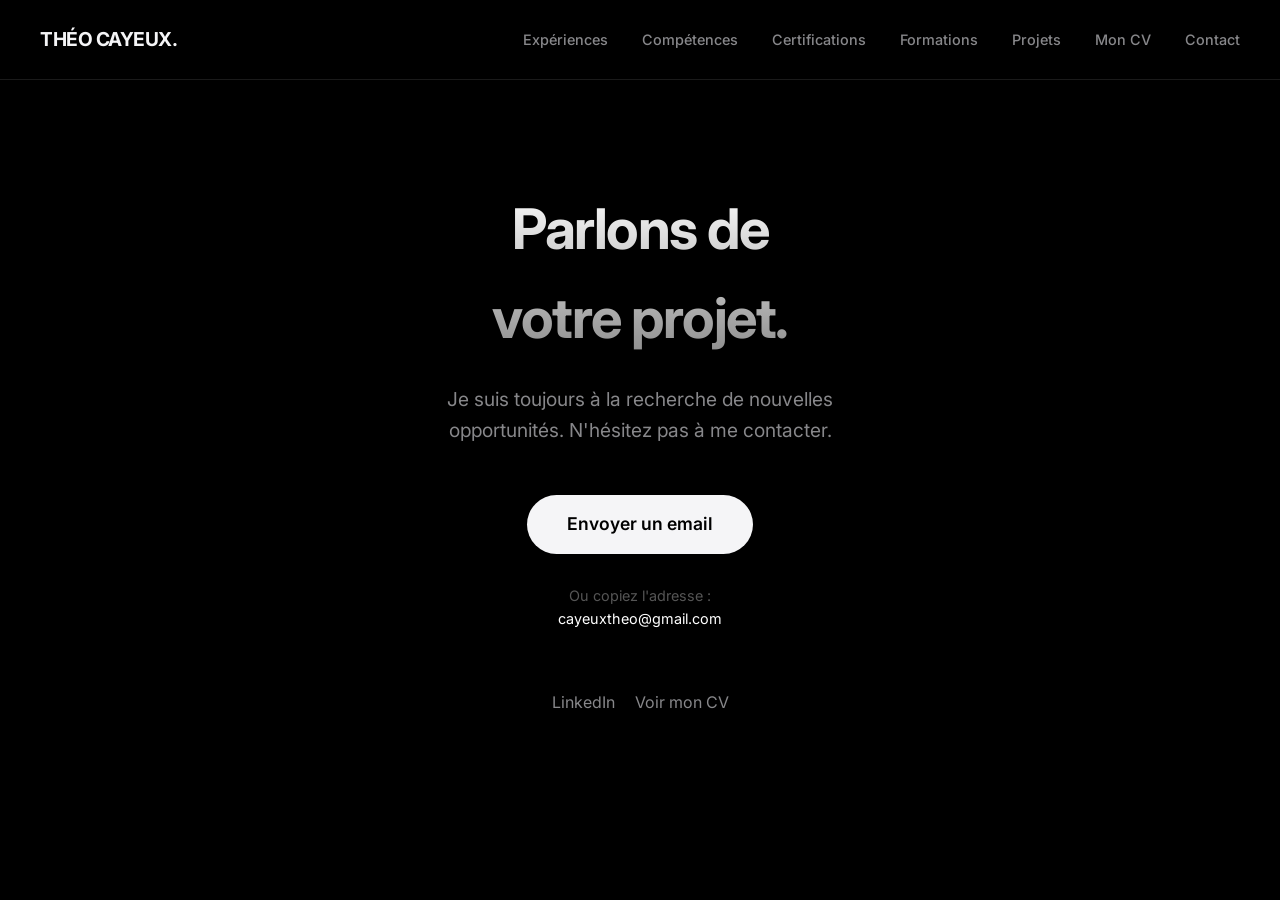
==== contact.html @ 870aadb0 "a" ====
<!DOCTYPE html>
<html lang="fr">
<head>
    <meta charset="UTF-8">
    <meta name="viewport" content="width=device-width, initial-scale=1.0">
    <title>Contact | Théo Cayeux</title>
    <link rel="icon" href="data:image/svg+xml,<svg xmlns=%22http://www.w3.org/2000/svg%22 viewBox=%220 0 100 100%22><text y=%22.9em%22 font-size=%2290%22>🛠️</text></svg>">
    <link rel="stylesheet" href="style.css">
    <link href="https://fonts.googleapis.com/css2?family=Inter:wght@300;400;600;700&display=swap" rel="stylesheet">
    <style>
        /* Styles spécifiques pour centrer parfaitement la section contact */
        body {
            height: 100vh;
            display: flex;
            flex-direction: column;
        }

        .contact-wrapper {
            flex: 1;
            display: flex;
            flex-direction: column;
            justify-content: center;
            align-items: center;
            text-align: center;
            padding: 20px;
            animation: fadeIn 1s ease-out;
        }

        .contact-title {
            font-size: 3.5rem;
            font-weight: 700;
            letter-spacing: -1.5px;
            margin-bottom: 20px;
            background: linear-gradient(180deg, #fff, #888);
            -webkit-background-clip: text;
            -webkit-text-fill-color: transparent;
        }

        .contact-text {
            font-size: 1.2rem;
            color: var(--text-muted);
            max-width: 500px;
            margin-bottom: 50px;
            line-height: 1.6;
        }

        .email-link-large {
            font-size: 1.5rem;
            color: var(--text-main);
            text-decoration: none;
            border-bottom: 1px solid var(--text-muted);
            padding-bottom: 5px;
            transition: all 0.3s ease;
        }

        .email-link-large:hover {
            color: var(--accent);
            border-color: var(--accent);
        }

        .social-links {
            margin-top: 60px;
            display: flex;
            gap: 20px;
        }

        .social-btn {
            padding: 10px 20px;
            background: var(--card-bg);
            border-radius: 20px;
            font-size: 0.9rem;
            color: var(--text-muted);
            transition: 0.3s;
            text-decoration: none; /* Sécurité */
        }

        .social-btn:hover {
            background: var(--hover-bg);
            color: var(--text-main);
            transform: translateY(-3px);
        }
    </style>
</head>

<body>

    <nav class="navbar">
        <div class="nav-logo"><a href="index.html">THÉO CAYEUX.</a></div>
        
        <div class="menu-toggle" onclick="toggleMenu()">
            <span></span>
            <span></span>
            <span></span>
        </div>

        <div class="nav-links">
            <a href="#experience">Expériences</a>
            <a href="#competences">Compétences</a>
			<a href="#certifications">Certifications</a>
            <a href="#formation">Formations</a>
            <a href="projets.html">Projets</a>
            <a href="cv.html">Mon CV</a>
            <a href="contact.html">Contact</a>
        </div>
    </nav>

    <section class="contact-wrapper">
        <h1 class="contact-title">Parlons de <br>votre projet.</h1>
        
        <p style="font-size: 1.2rem; color: var(--text-muted); max-width: 500px; margin-bottom: 50px;">
            Je suis toujours à la recherche de nouvelles opportunités. N'hésitez pas à me contacter.
        </p>

        <a href="mailto:cayeuxtheo@gmail.com" class="btn-cta" style="font-size: 1.1rem; padding: 15px 40px;">
            Envoyer un email
        </a>

        <div style="margin-top: 30px;">
            <p style="color: #555; font-size: 0.9rem;">Ou copiez l'adresse : <br> <span style="color: #fff; user-select: all;">cayeuxtheo@gmail.com</span></p>
        </div>

        <div style="margin-top: 60px; display: flex; gap: 20px;">
            <a href="https://www.linkedin.com/in/theocayeux/" target="_blank" style="color: var(--text-muted);">LinkedIn</a>
            <a href="cv.html" style="color: var(--text-muted);">Voir mon CV</a>
        </div>
    </section>

    <script>
        function toggleMenu() {
            const navLinks = document.querySelector('.nav-links');
            navLinks.classList.toggle('active');
        }
    </script>

</body>
</html>
---- style.css ----
/* =========================================
   VARIABLES & CONFIGURATION
   ========================================= */
:root {
    --bg-color: #000000;
    --card-bg: #1c1c1e;
    --text-main: #f5f5f7;
    --text-muted: #87878a;
    --accent: #2997ff; /* Bleu Apple */
    --hover-bg: #2c2c2e;
    --font-stack: 'Inter', -apple-system, BlinkMacSystemFont, "Segoe UI", Roboto, Helvetica, Arial, sans-serif;
    --navbar-height: 80px; /* On stocke la hauteur pour l'utiliser partout */
}

/* --- LE SECRET DU SCROLL PARFAIT --- */
html {
    scroll-behavior: smooth; /* Active le défilement fluide natif */
}

/* Ceci empêche la barre fixe de cacher le haut des sections */
section, header, #experience, #competences, #formation {
    scroll-margin-top: 100px; /* 80px de menu + 20px d'espace */
}

/* =========================================
   RESET & BASES
   ========================================= */
* {
    margin: 0;
    padding: 0;
    box-sizing: border-box;
}

body {
    background-color: var(--bg-color);
    color: var(--text-main);
    font-family: var(--font-stack);
    line-height: 1.6;
    overflow-x: hidden;
    -webkit-font-smoothing: antialiased;
}

a { text-decoration: none; color: inherit; transition: color 0.3s; }
ul { list-style: none; }

/* =========================================
   NAVIGATION (Glassmorphism)
   ========================================= */
.navbar {
    position: fixed;
    top: 0;
    width: 100%;
    height: var(--navbar-height);
    padding: 0 40px;
    display: flex;
    justify-content: space-between;
    align-items: center;
    background: rgba(0, 0, 0, 0.7);
    backdrop-filter: blur(20px);
    -webkit-backdrop-filter: blur(20px);
    z-index: 1000;
    border-bottom: 1px solid rgba(255,255,255,0.1);
}

.nav-logo { font-weight: 700; font-size: 1.2rem; letter-spacing: -0.5px; }
.nav-links a { margin-left: 30px; color: var(--text-muted); font-size: 0.9rem; font-weight: 500; }
.nav-links a:hover { color: var(--text-main); }

/* --- STYLE DU BOUTON BURGER (Caché sur PC par défaut) --- */
.menu-toggle {
    display: none; 
    flex-direction: column;
    cursor: pointer;
    gap: 6px;
}

.menu-toggle span {
    width: 25px;
    height: 3px;
    background-color: var(--text-main);
    border-radius: 2px;
    transition: 0.3s;
}

/* =========================================
   HERO SECTION
   ========================================= */
.hero {
    height: 100vh;
    display: flex;
    flex-direction: column;
    justify-content: center;
    align-items: center;
    text-align: center;
    padding: 0 20px;
    animation: fadeIn 1.5s ease-out;
}

.hero h1 {
    font-size: 3.5rem;
    font-weight: 700;
    letter-spacing: -2px;
    margin-bottom: 20px;
    background: linear-gradient(180deg, #fff, #b4b4b4);
    -webkit-background-clip: text;
    -webkit-text-fill-color: transparent;
    user-select: none; /* Empêche de sélectionner le texte */
    cursor: default;
}

.hero p {
    font-size: 1.2rem;
    color: var(--text-muted);
    max-width: 600px;
    margin-bottom: 40px;
}

/* =========================================
   BOUTONS
   ========================================= */
.btn-cta {
    display: inline-block;
    padding: 12px 30px;
    background-color: var(--text-main);
    color: var(--bg-color);
    border-radius: 30px;
    font-weight: 600;
    transition: transform 0.2s, box-shadow 0.2s;
    border: none;
    cursor: pointer;
}

.btn-cta:hover { 
    transform: scale(1.05); 
    box-shadow: 0 0 20px rgba(255,255,255,0.3); 
}

.btn-photo-link {
    margin-top: 20px;
    display: inline-block;
    color: var(--accent);
    font-size: 0.9rem;
    cursor: pointer;
}
.btn-photo-link:hover { text-decoration: underline; }

/* =========================================
   LAYOUTS & GRIDS
   ========================================= */
section {
    padding: 50px 10%;
    max-width: 1400px;
    margin: 0 auto;
}

section h2 {
    font-size: 2.5rem;
    margin-bottom: 50px;
    letter-spacing: -1px;
}

/* Grid Classique (Expériences) */
.grid-container {
    display: grid;
    grid-template-columns: repeat(auto-fit, minmax(300px, 1fr));
    gap: 30px;
}

.card {
    background-color: var(--card-bg);
    padding: 40px;
    border-radius: 20px;
    transition: transform 0.3s ease, background-color 0.3s;
    cursor: default;
}

.card:hover {
    transform: translateY(-5px);
    background-color: var(--hover-bg);
}

.card h3 { font-size: 1.5rem; margin-bottom: 10px; }
.card .date { font-size: 0.85rem; color: var(--text-muted); text-transform: uppercase; letter-spacing: 1px; margin-bottom: 20px; display: block; }
.card ul li { color: var(--text-muted); margin-bottom: 8px; font-size: 0.95rem; padding-left: 15px; position: relative; }
.card ul li::before { content: "•"; position: absolute; left: 0; color: var(--accent); }

/* Bento Grid (Compétences) */
/* Bento Grid (Compétences) */
.bento-grid {
    display: grid;
    grid-template-columns: repeat(3, 1fr);
    gap: 20px;
}

.bento-item {
    background: var(--card-bg);
    padding: 30px;
    border-radius: 20px;
    display: flex;
    flex-direction: column;
    justify-content: center;
    
    /* --- AJOUT DE L'ANIMATION (Comme pour .card) --- */
    transition: transform 0.3s ease, background-color 0.3s;
    cursor: default; /* Pour montrer que c'est un élément interactif */
}

/* --- L'EFFET AU SURVOL --- */
.bento-item:hover {
    transform: translateY(-5px);       /* L'élément remonte un peu */
    background-color: var(--hover-bg); /* La couleur change légèrement */
}

.bento-item h4 { color: var(--text-main); margin-bottom: 15px; font-size: 1.2rem; }
.bento-item ul li { color: var(--text-muted); font-size: 0.9rem; margin-bottom: 5px; }

/* Styles page Contact & CV (Centrage spécifique) */
.contact-wrapper, .cv-wrapper {
    flex: 1;
    display: flex;
    flex-direction: column;
    justify-content: center;
    align-items: center;
    text-align: center;
    padding: 20px;
    padding-top: 100px; /* Espace pour la navbar */
    animation: fadeIn 1s ease-out;
    min-height: 100vh;
}
.contact-title {
    font-size: 3.5rem;
    font-weight: 700;
    letter-spacing: -1.5px;
    margin-bottom: 20px;
    background: linear-gradient(180deg, #fff, #888);
    -webkit-background-clip: text;
    -webkit-text-fill-color: transparent;
}

/* =========================================
   MODAL
   ========================================= */
.modal {
    display: none;
    position: fixed;
    z-index: 2000;
    left: 0;
    top: 0;
    width: 100%;
    height: 100%;
    background-color: rgba(0,0,0,0.9);
    backdrop-filter: blur(10px);
}
.modal-content {
    margin: 5% auto;
    display: block;
    max-width: 80%;
    max-height: 80vh;
    border-radius: 10px;
}
.close {
    position: absolute;
    top: 30px;
    right: 40px;
    color: #fff;
    font-size: 40px;
    cursor: pointer;
}

/* =========================================
   ANIMATIONS & MOBILE (MEDIA QUERIES)
   ========================================= */
@keyframes fadeIn {
    from { opacity: 0; transform: translateY(20px); }
    to { opacity: 1; transform: translateY(0); }
}

/* --- VERSION MOBILE (< 768px) --- */
@media (max-width: 768px) {
    
    /* 1. Ajustement des titres trop gros sur mobile */
    .hero h1, .contact-title {
        font-size: 2.2rem !important;
    }
    
    /* 2. Afficher le bouton burger */
    .menu-toggle {
        display: flex;
    }

    /* 3. Transformer le menu en liste déroulante animée */
    .nav-links {
        display: flex;
        flex-direction: column;
        position: absolute;
        top: var(--navbar-height); /* Utilise la variable définie en haut */
        left: 0;
        width: 100%;
        background: rgba(0, 0, 0, 0.95); /* Fond presque noir */
        backdrop-filter: blur(20px);
        padding: 20px 0;
        gap: 25px;
        border-bottom: 1px solid rgba(255,255,255,0.1);
        
        /* Animation : Caché vers le haut par défaut */
        transform: translateY(-200%); 
        transition: transform 0.4s ease;
        z-index: 999;
    }

    /* Classe ajoutée par JS pour faire descendre le menu */
    .nav-links.active {
        transform: translateY(0);
    }

    .nav-links a {
        margin-left: 0;
        font-size: 1.2rem;
        display: block;
        width: 100%;
        text-align: center;
        padding: 10px 0; /* Zone de clic plus grande */
    }

    /* 4. Ajustements Grilles (Une seule colonne) */
    .bento-grid { grid-template-columns: 1fr; } 
    .bento-item { grid-column: span 1 !important; }
    
    .navbar { padding: 0 20px; }
}
/* =========================================
   SECTION CERTIFICATIONS (CORRECTION COULEURS)
   ========================================= */

#certifications {
    padding: 50px 10%;
    max-width: 1400px;
    margin: 0 auto;
}

.certif-grid {
    display: grid;
    grid-template-columns: repeat(auto-fit, minmax(300px, 1fr));
    gap: 25px;
    margin-top: 30px;
}

/* 1. LA CARTE : Fond foncé et Texte clair forcé */
.certif-card {
    background-color: var(--card-bg); /* Gris foncé #1c1c1e */
    border: 1px solid rgba(255, 255, 255, 0.1); /* Bordure fine grise */
    border-radius: 20px;
    padding: 25px;
    display: flex;
    align-items: center;
    gap: 20px;
    
    /* C'est ici que ça corrige le texte invisible : */
    text-decoration: none;
    color: var(--text-main) !important; /* Force le BLANC (#f5f5f7) */
    
    transition: transform 0.3s ease, background-color 0.3s;
}

/* Effet au survol */
.certif-card:hover {
    transform: translateY(-5px);
    background-color: var(--hover-bg); /* Gris un peu plus clair #2c2c2e */
    border-color: rgba(255, 255, 255, 0.3);
}

/* 2. L'ICÔNE : Fond blanc pour faire ressortir le logo */
.certif-icon {
    background-color: #ffffff; /* Fond blanc sous le logo */
    width: 60px;
    height: 60px;
    min-width: 60px;
    display: flex;
    align-items: center;
    justify-content: center;
    border-radius: 12px;
    font-size: 1.8rem;
}

/* 3. LES TEXTES : On s'assure qu'ils sont lisibles */
.certif-info {
    flex: 1;
}

.certif-card h4 {
    margin: 0 0 5px 0;
    font-size: 1.1rem;
    font-weight: 700;
    color: var(--text-main) !important; /* Force le TITRE en BLANC */
}

.certif-card p {
    margin: 0 0 12px 0;
    font-size: 0.9rem;
    color: var(--text-muted) !important; /* Force la DESCRIPTION en GRIS CLAIR */
}

/* 4. LE BADGE "OBTENU" */
.badge {
    font-size: 0.7rem;
    font-weight: 700;
    padding: 6px 12px;
    border-radius: 20px;
    text-transform: uppercase;
    display: inline-block;
    letter-spacing: 0.5px;
}

.status-done {
    background: rgba(46, 125, 50, 0.2); /* Fond vert transparent sombre */
    color: #4cd964; /* Texte Vert Néon très lisible sur fond noir */
    border: 1px solid rgba(76, 217, 100, 0.2);
}/* =========================================
   MODALE MENTIONS LÉGALES
   ========================================= */

/* L'arrière-plan sombre (Overlay) */
.modal {
    display: none; /* Caché par défaut */
    position: fixed;
    z-index: 2000; /* Au-dessus de tout */
    left: 0;
    top: 0;
    width: 100%;
    height: 100%;
    background-color: rgba(0, 0, 0, 0.7); /* Fond noir transparent */
    backdrop-filter: blur(5px); /* Effet de flou derrière */
    align-items: center;
    justify-content: center;
    opacity: 0;
    transition: opacity 0.3s ease;
}

/* La boîte de contenu */
.modal-content {
    background-color: #151517; /* Gris très foncé (proche de ton image) */
    width: 90%;
    max-width: 600px; /* Largeur max comme sur l'image */
    max-height: 85vh; /* Hauteur max pour permettre le scroll */
    border-radius: 16px;
    padding: 30px;
    position: relative;
    box-shadow: 0 20px 50px rgba(0,0,0,0.5);
    border: 1px solid rgba(255,255,255,0.1);
    display: flex;
    flex-direction: column;
    transform: translateY(20px);
    transition: transform 0.3s ease;
}

/* Quand la modale est active */
.modal.active {
    display: flex;
    opacity: 1;
}
.modal.active .modal-content {
    transform: translateY(0);
}

/* Bouton Fermer (X) */
.close-btn {
    position: absolute;
    top: 15px;
    right: 20px;
    color: #888;
    font-size: 28px;
    font-weight: bold;
    cursor: pointer;
    transition: color 0.3s;
}
.close-btn:hover { color: #fff; }

/* Styles du texte intérieur */
.modal-content h2 {
    margin-top: 0;
    margin-bottom: 20px;
    font-size: 1.5rem;
    color: #fff;
    border-bottom: 1px solid rgba(255,255,255,0.1);
    padding-bottom: 15px;
}

/* Zone de contenu Scrollable */
.modal-body {
    overflow-y: auto; /* Active le scroll vertical */
    padding-right: 10px; /* Espace pour la barre de scroll */
}

.modal-body h3 {
    font-size: 1rem;
    color: #fff;
    margin-top: 20px;
    margin-bottom: 8px;
}

.modal-body p {
    font-size: 0.9rem;
    color: #a1a1a6; /* Gris clair */
    line-height: 1.5;
    margin-bottom: 10px;
}

/* Style du bouton Email (comme sur l'image) */
.email-box {
    background-color: #2c2c2e;
    padding: 10px 15px;
    border-radius: 8px;
    display: inline-block;
    margin: 5px 0;
    border: 1px solid rgba(255,255,255,0.1);
}
.email-box a {
    color: #fff;
    font-weight: 500;
    text-decoration: none;
}

/* Footer discret dans la modale */
.modal-footer-text {
    margin-top: 20px;
    text-align: center;
    font-size: 0.75rem;
    color: #555;
    border-top: 1px solid rgba(255,255,255,0.1);
    padding-top: 15px;
}

/* --- BARRE DE DÉFILEMENT PERSONNALISÉE (SCROLLBAR) --- */
.modal-body::-webkit-scrollbar { width: 6px; }
.modal-body::-webkit-scrollbar-track { background: transparent; }
.modal-body::-webkit-scrollbar-thumb { background: #444; border-radius: 10px; }
.modal-body::-webkit-scrollbar-thumb:hover { background: #666; }
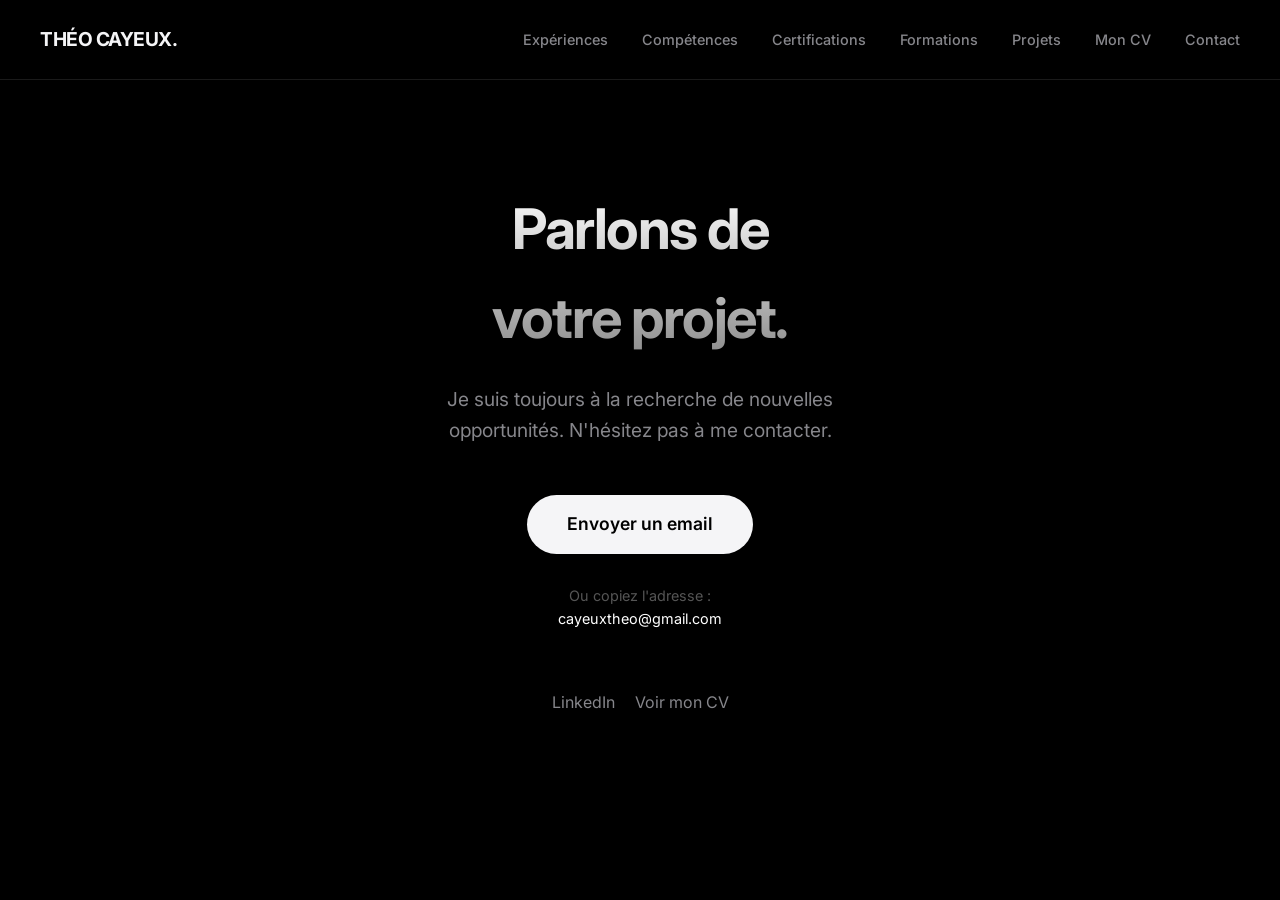
==== commit 0c9a42fd: "a" ====
--- a/contact.html
+++ b/contact.html
@@ -94,10 +94,10 @@
         </div>
 
         <div class="nav-links">
-            <a href="#experience">Expériences</a>
-            <a href="#competences">Compétences</a>
-			<a href="#certifications">Certifications</a>
-            <a href="#formation">Formations</a>
+            <a href="index.html#experience">Expériences</a>
+            <a href="index.html#competences">Compétences</a>
+            <a href="index.html#certifications">Certifications</a>
+            <a href="index.html#formation">Formations</a>
             <a href="projets.html">Projets</a>
             <a href="cv.html">Mon CV</a>
             <a href="contact.html">Contact</a>
--- a/style.css
+++ b/style.css
@@ -5,21 +5,21 @@
     --bg-color: #000000;
     --card-bg: #1c1c1e;
     --text-main: #f5f5f7;
-    --text-muted: #87878a;
+    --text-muted: #86868b;
     --accent: #2997ff; /* Bleu Apple */
     --hover-bg: #2c2c2e;
     --font-stack: 'Inter', -apple-system, BlinkMacSystemFont, "Segoe UI", Roboto, Helvetica, Arial, sans-serif;
-    --navbar-height: 80px; /* On stocke la hauteur pour l'utiliser partout */
-}
-
-/* --- LE SECRET DU SCROLL PARFAIT --- */
+    --navbar-height: 80px;
+}
+
+/* Scroll fluide */
 html {
-    scroll-behavior: smooth; /* Active le défilement fluide natif */
-}
-
-/* Ceci empêche la barre fixe de cacher le haut des sections */
-section, header, #experience, #competences, #formation {
-    scroll-margin-top: 100px; /* 80px de menu + 20px d'espace */
+    scroll-behavior: smooth;
+}
+
+/* Ajustement pour ne pas cacher les titres sous le menu */
+section {
+    scroll-margin-top: 100px;
 }
 
 /* =========================================
@@ -63,10 +63,16 @@
 }
 
 .nav-logo { font-weight: 700; font-size: 1.2rem; letter-spacing: -0.5px; }
-.nav-links a { margin-left: 30px; color: var(--text-muted); font-size: 0.9rem; font-weight: 500; }
+
+.nav-links a { 
+    margin-left: 30px; 
+    color: var(--text-muted); 
+    font-size: 0.9rem; 
+    font-weight: 500; 
+}
 .nav-links a:hover { color: var(--text-main); }
 
-/* --- STYLE DU BOUTON BURGER (Caché sur PC par défaut) --- */
+/* Menu Burger (Mobile) */
 .menu-toggle {
     display: none; 
     flex-direction: column;
@@ -79,7 +85,6 @@
     height: 3px;
     background-color: var(--text-main);
     border-radius: 2px;
-    transition: 0.3s;
 }
 
 /* =========================================
@@ -104,8 +109,6 @@
     background: linear-gradient(180deg, #fff, #b4b4b4);
     -webkit-background-clip: text;
     -webkit-text-fill-color: transparent;
-    user-select: none; /* Empêche de sélectionner le texte */
-    cursor: default;
 }
 
 .hero p {
@@ -115,9 +118,6 @@
     margin-bottom: 40px;
 }
 
-/* =========================================
-   BOUTONS
-   ========================================= */
 .btn-cta {
     display: inline-block;
     padding: 12px 30px;
@@ -126,8 +126,6 @@
     border-radius: 30px;
     font-weight: 600;
     transition: transform 0.2s, box-shadow 0.2s;
-    border: none;
-    cursor: pointer;
 }
 
 .btn-cta:hover { 
@@ -135,17 +133,8 @@
     box-shadow: 0 0 20px rgba(255,255,255,0.3); 
 }
 
-.btn-photo-link {
-    margin-top: 20px;
-    display: inline-block;
-    color: var(--accent);
-    font-size: 0.9rem;
-    cursor: pointer;
-}
-.btn-photo-link:hover { text-decoration: underline; }
-
-/* =========================================
-   LAYOUTS & GRIDS
+/* =========================================
+   SECTIONS & CARTES GÉNÉRALES
    ========================================= */
 section {
     padding: 50px 10%;
@@ -159,19 +148,20 @@
     letter-spacing: -1px;
 }
 
-/* Grid Classique (Expériences) */
+/* Grille Standard */
 .grid-container {
     display: grid;
     grid-template-columns: repeat(auto-fit, minmax(300px, 1fr));
     gap: 30px;
 }
 
+/* Style de Carte Standard */
 .card {
     background-color: var(--card-bg);
     padding: 40px;
     border-radius: 20px;
     transition: transform 0.3s ease, background-color 0.3s;
-    cursor: default;
+    border: 1px solid rgba(255,255,255,0.05);
 }
 
 .card:hover {
@@ -180,11 +170,29 @@
 }
 
 .card h3 { font-size: 1.5rem; margin-bottom: 10px; }
-.card .date { font-size: 0.85rem; color: var(--text-muted); text-transform: uppercase; letter-spacing: 1px; margin-bottom: 20px; display: block; }
-.card ul li { color: var(--text-muted); margin-bottom: 8px; font-size: 0.95rem; padding-left: 15px; position: relative; }
-.card ul li::before { content: "•"; position: absolute; left: 0; color: var(--accent); }
-
-/* Bento Grid (Compétences) */
+.card .date { 
+    font-size: 0.85rem; 
+    color: var(--text-muted); 
+    text-transform: uppercase; 
+    letter-spacing: 1px; 
+    margin-bottom: 20px; 
+    display: block; 
+}
+
+.card ul li { 
+    color: var(--text-muted); 
+    margin-bottom: 8px; 
+    font-size: 0.95rem; 
+    padding-left: 15px; 
+    position: relative; 
+}
+.card ul li::before { 
+    content: "•"; 
+    position: absolute; 
+    left: 0; 
+    color: var(--accent); 
+}
+
 /* Bento Grid (Compétences) */
 .bento-grid {
     display: grid;
@@ -199,179 +207,51 @@
     display: flex;
     flex-direction: column;
     justify-content: center;
-    
-    /* --- AJOUT DE L'ANIMATION (Comme pour .card) --- */
+    border: 1px solid rgba(255,255,255,0.05);
     transition: transform 0.3s ease, background-color 0.3s;
-    cursor: default; /* Pour montrer que c'est un élément interactif */
-}
-
-/* --- L'EFFET AU SURVOL --- */
+}
+
 .bento-item:hover {
-    transform: translateY(-5px);       /* L'élément remonte un peu */
-    background-color: var(--hover-bg); /* La couleur change légèrement */
+    transform: translateY(-5px);
+    background-color: var(--hover-bg);
 }
 
 .bento-item h4 { color: var(--text-main); margin-bottom: 15px; font-size: 1.2rem; }
 .bento-item ul li { color: var(--text-muted); font-size: 0.9rem; margin-bottom: 5px; }
 
-/* Styles page Contact & CV (Centrage spécifique) */
-.contact-wrapper, .cv-wrapper {
-    flex: 1;
-    display: flex;
-    flex-direction: column;
-    justify-content: center;
-    align-items: center;
-    text-align: center;
-    padding: 20px;
-    padding-top: 100px; /* Espace pour la navbar */
-    animation: fadeIn 1s ease-out;
-    min-height: 100vh;
-}
-.contact-title {
-    font-size: 3.5rem;
-    font-weight: 700;
-    letter-spacing: -1.5px;
-    margin-bottom: 20px;
-    background: linear-gradient(180deg, #fff, #888);
-    -webkit-background-clip: text;
-    -webkit-text-fill-color: transparent;
-}
-
-/* =========================================
-   MODAL
-   ========================================= */
-.modal {
-    display: none;
-    position: fixed;
-    z-index: 2000;
-    left: 0;
-    top: 0;
-    width: 100%;
-    height: 100%;
-    background-color: rgba(0,0,0,0.9);
-    backdrop-filter: blur(10px);
-}
-.modal-content {
-    margin: 5% auto;
-    display: block;
-    max-width: 80%;
-    max-height: 80vh;
-    border-radius: 10px;
-}
-.close {
-    position: absolute;
-    top: 30px;
-    right: 40px;
-    color: #fff;
-    font-size: 40px;
-    cursor: pointer;
-}
-
-/* =========================================
-   ANIMATIONS & MOBILE (MEDIA QUERIES)
-   ========================================= */
-@keyframes fadeIn {
-    from { opacity: 0; transform: translateY(20px); }
-    to { opacity: 1; transform: translateY(0); }
-}
-
-/* --- VERSION MOBILE (< 768px) --- */
-@media (max-width: 768px) {
-    
-    /* 1. Ajustement des titres trop gros sur mobile */
-    .hero h1, .contact-title {
-        font-size: 2.2rem !important;
-    }
-    
-    /* 2. Afficher le bouton burger */
-    .menu-toggle {
-        display: flex;
-    }
-
-    /* 3. Transformer le menu en liste déroulante animée */
-    .nav-links {
-        display: flex;
-        flex-direction: column;
-        position: absolute;
-        top: var(--navbar-height); /* Utilise la variable définie en haut */
-        left: 0;
-        width: 100%;
-        background: rgba(0, 0, 0, 0.95); /* Fond presque noir */
-        backdrop-filter: blur(20px);
-        padding: 20px 0;
-        gap: 25px;
-        border-bottom: 1px solid rgba(255,255,255,0.1);
-        
-        /* Animation : Caché vers le haut par défaut */
-        transform: translateY(-200%); 
-        transition: transform 0.4s ease;
-        z-index: 999;
-    }
-
-    /* Classe ajoutée par JS pour faire descendre le menu */
-    .nav-links.active {
-        transform: translateY(0);
-    }
-
-    .nav-links a {
-        margin-left: 0;
-        font-size: 1.2rem;
-        display: block;
-        width: 100%;
-        text-align: center;
-        padding: 10px 0; /* Zone de clic plus grande */
-    }
-
-    /* 4. Ajustements Grilles (Une seule colonne) */
-    .bento-grid { grid-template-columns: 1fr; } 
-    .bento-item { grid-column: span 1 !important; }
-    
-    .navbar { padding: 0 20px; }
-}
-/* =========================================
-   SECTION CERTIFICATIONS (CORRECTION COULEURS)
-   ========================================= */
-
-#certifications {
-    padding: 50px 10%;
-    max-width: 1400px;
-    margin: 0 auto;
-}
-
+
+/* =========================================
+   SECTION CERTIFICATIONS (Style Corrigé)
+   ========================================= */
 .certif-grid {
     display: grid;
     grid-template-columns: repeat(auto-fit, minmax(300px, 1fr));
     gap: 25px;
-    margin-top: 30px;
-}
-
-/* 1. LA CARTE : Fond foncé et Texte clair forcé */
+}
+
+/* Carte Certification */
 .certif-card {
-    background-color: var(--card-bg); /* Gris foncé #1c1c1e */
-    border: 1px solid rgba(255, 255, 255, 0.1); /* Bordure fine grise */
+    background-color: var(--card-bg);
+    border: 1px solid rgba(255, 255, 255, 0.1);
     border-radius: 20px;
     padding: 25px;
     display: flex;
     align-items: center;
     gap: 20px;
-    
-    /* C'est ici que ça corrige le texte invisible : */
     text-decoration: none;
-    color: var(--text-main) !important; /* Force le BLANC (#f5f5f7) */
-    
+    color: var(--text-main) !important; /* Force le blanc */
     transition: transform 0.3s ease, background-color 0.3s;
 }
 
-/* Effet au survol */
 .certif-card:hover {
     transform: translateY(-5px);
-    background-color: var(--hover-bg); /* Gris un peu plus clair #2c2c2e */
+    background-color: var(--hover-bg);
     border-color: rgba(255, 255, 255, 0.3);
 }
 
-/* 2. L'ICÔNE : Fond blanc pour faire ressortir le logo */
+/* Icône sur fond blanc */
 .certif-icon {
-    background-color: #ffffff; /* Fond blanc sous le logo */
+    background-color: #ffffff;
     width: 60px;
     height: 60px;
     min-width: 60px;
@@ -382,25 +262,22 @@
     font-size: 1.8rem;
 }
 
-/* 3. LES TEXTES : On s'assure qu'ils sont lisibles */
-.certif-info {
-    flex: 1;
-}
+.certif-info { flex: 1; }
 
 .certif-card h4 {
     margin: 0 0 5px 0;
     font-size: 1.1rem;
     font-weight: 700;
-    color: var(--text-main) !important; /* Force le TITRE en BLANC */
+    color: var(--text-main);
 }
 
 .certif-card p {
     margin: 0 0 12px 0;
     font-size: 0.9rem;
-    color: var(--text-muted) !important; /* Force la DESCRIPTION en GRIS CLAIR */
-}
-
-/* 4. LE BADGE "OBTENU" */
+    color: var(--text-muted);
+}
+
+/* Badge Vert */
 .badge {
     font-size: 0.7rem;
     font-weight: 700;
@@ -408,40 +285,83 @@
     border-radius: 20px;
     text-transform: uppercase;
     display: inline-block;
-    letter-spacing: 0.5px;
 }
 
 .status-done {
-    background: rgba(46, 125, 50, 0.2); /* Fond vert transparent sombre */
-    color: #4cd964; /* Texte Vert Néon très lisible sur fond noir */
+    background: rgba(46, 125, 50, 0.3);
+    color: #4cd964;
     border: 1px solid rgba(76, 217, 100, 0.2);
-}/* =========================================
-   MODALE MENTIONS LÉGALES
-   ========================================= */
-
-/* L'arrière-plan sombre (Overlay) */
+}
+
+/* =========================================
+   FOOTER (PIED DE PAGE)
+   ========================================= */
+.footer {
+    width: 100%;
+    background-color: #0d0d0d;
+    padding: 40px 20px;
+    text-align: center;
+    border-top: 1px solid rgba(255, 255, 255, 0.1);
+    margin-top: 80px;
+    position: relative;
+    z-index: 10;
+}
+
+.footer-content {
+    max-width: 1200px;
+    margin: 0 auto;
+    display: flex;
+    flex-direction: column;
+    align-items: center;
+    gap: 15px;
+}
+
+.footer p { color: #888; font-size: 0.9rem; margin: 0; }
+
+.footer-links {
+    display: flex;
+    align-items: center;
+    justify-content: center;
+    gap: 15px;
+    flex-wrap: wrap;
+}
+
+.footer-links a {
+    color: #f5f5f7;
+    font-size: 0.95rem;
+    font-weight: 500;
+    transition: color 0.3s;
+}
+
+.footer-links a:hover { color: var(--accent); text-decoration: underline; }
+.separator { color: #444; }
+
+/* =========================================
+   MODALE (MENTIONS LÉGALES)
+   ========================================= */
 .modal {
     display: none; /* Caché par défaut */
     position: fixed;
-    z-index: 2000; /* Au-dessus de tout */
+    z-index: 2000;
     left: 0;
     top: 0;
     width: 100%;
     height: 100%;
-    background-color: rgba(0, 0, 0, 0.7); /* Fond noir transparent */
-    backdrop-filter: blur(5px); /* Effet de flou derrière */
+    background-color: rgba(0, 0, 0, 0.7);
+    backdrop-filter: blur(5px);
     align-items: center;
     justify-content: center;
     opacity: 0;
     transition: opacity 0.3s ease;
 }
 
-/* La boîte de contenu */
+.modal.active { opacity: 1; }
+
 .modal-content {
-    background-color: #151517; /* Gris très foncé (proche de ton image) */
+    background-color: #151517;
     width: 90%;
-    max-width: 600px; /* Largeur max comme sur l'image */
-    max-height: 85vh; /* Hauteur max pour permettre le scroll */
+    max-width: 600px;
+    max-height: 85vh;
     border-radius: 16px;
     padding: 30px;
     position: relative;
@@ -453,59 +373,34 @@
     transition: transform 0.3s ease;
 }
 
-/* Quand la modale est active */
-.modal.active {
-    display: flex;
-    opacity: 1;
-}
-.modal.active .modal-content {
-    transform: translateY(0);
-}
-
-/* Bouton Fermer (X) */
+.modal.active .modal-content { transform: translateY(0); }
+
 .close-btn {
     position: absolute;
     top: 15px;
     right: 20px;
     color: #888;
     font-size: 28px;
-    font-weight: bold;
     cursor: pointer;
-    transition: color 0.3s;
 }
 .close-btn:hover { color: #fff; }
 
-/* Styles du texte intérieur */
 .modal-content h2 {
-    margin-top: 0;
-    margin-bottom: 20px;
-    font-size: 1.5rem;
     color: #fff;
     border-bottom: 1px solid rgba(255,255,255,0.1);
     padding-bottom: 15px;
-}
-
-/* Zone de contenu Scrollable */
+    margin-bottom: 0;
+}
+
 .modal-body {
-    overflow-y: auto; /* Active le scroll vertical */
-    padding-right: 10px; /* Espace pour la barre de scroll */
-}
-
-.modal-body h3 {
-    font-size: 1rem;
-    color: #fff;
+    overflow-y: auto;
+    padding-right: 10px;
     margin-top: 20px;
-    margin-bottom: 8px;
-}
-
-.modal-body p {
-    font-size: 0.9rem;
-    color: #a1a1a6; /* Gris clair */
-    line-height: 1.5;
-    margin-bottom: 10px;
-}
-
-/* Style du bouton Email (comme sur l'image) */
+}
+
+.modal-body h3 { color: #fff; margin-top: 20px; font-size: 1rem; }
+.modal-body p { color: #a1a1a6; font-size: 0.9rem; margin-bottom: 10px; }
+
 .email-box {
     background-color: #2c2c2e;
     padding: 10px 15px;
@@ -514,13 +409,8 @@
     margin: 5px 0;
     border: 1px solid rgba(255,255,255,0.1);
 }
-.email-box a {
-    color: #fff;
-    font-weight: 500;
-    text-decoration: none;
-}
-
-/* Footer discret dans la modale */
+.email-box a { color: #fff; }
+
 .modal-footer-text {
     margin-top: 20px;
     text-align: center;
@@ -530,8 +420,41 @@
     padding-top: 15px;
 }
 
-/* --- BARRE DE DÉFILEMENT PERSONNALISÉE (SCROLLBAR) --- */
-.modal-body::-webkit-scrollbar { width: 6px; }
-.modal-body::-webkit-scrollbar-track { background: transparent; }
-.modal-body::-webkit-scrollbar-thumb { background: #444; border-radius: 10px; }
-.modal-body::-webkit-scrollbar-thumb:hover { background: #666; }+/* =========================================
+   RESPONSIVE (MOBILE)
+   ========================================= */
+@keyframes fadeIn {
+    from { opacity: 0; transform: translateY(20px); }
+    to { opacity: 1; transform: translateY(0); }
+}
+
+@media (max-width: 768px) {
+    .hero h1 { font-size: 2.5rem; }
+    
+    .menu-toggle { display: flex; }
+    
+    .nav-links {
+        display: flex;
+        flex-direction: column;
+        position: absolute;
+        top: var(--navbar-height);
+        left: 0;
+        width: 100%;
+        background: rgba(0, 0, 0, 0.95);
+        backdrop-filter: blur(20px);
+        padding: 20px 0;
+        gap: 25px;
+        transform: translateY(-200%);
+        transition: transform 0.4s ease;
+        border-bottom: 1px solid rgba(255,255,255,0.1);
+    }
+    
+    .nav-links.active { transform: translateY(0); }
+    
+    .nav-links a { margin-left: 0; width: 100%; text-align: center; display: block; }
+    
+    .bento-grid { grid-template-columns: 1fr; }
+    .bento-item { grid-column: span 1 !important; }
+    
+    .navbar { padding: 0 20px; }
+}
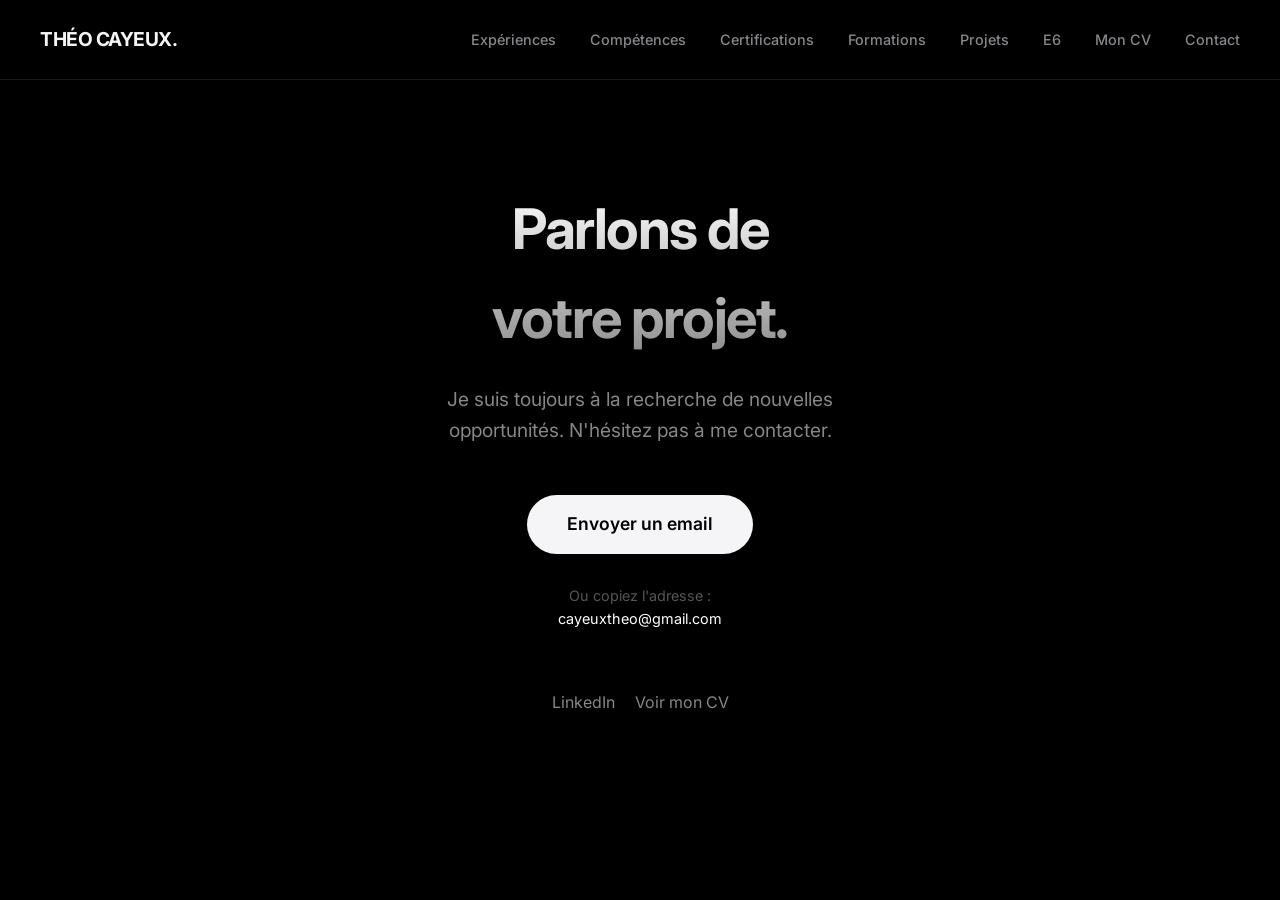
==== commit 6d411f91: "gr" ====
--- a/contact.html
+++ b/contact.html
@@ -85,7 +85,7 @@
 <body>
 
     <nav class="navbar">
-        <div class="nav-logo"><a href="index.html">THÉO CAYEUX.</a></div>
+        <div class="nav-logo"><a href="https://theocyx.com/index.html">THÉO CAYEUX.</a></div>
         
         <div class="menu-toggle" onclick="toggleMenu()">
             <span></span>
@@ -99,6 +99,7 @@
             <a href="index.html#certifications">Certifications</a>
             <a href="index.html#formation">Formations</a>
             <a href="projets.html">Projets</a>
+			<a href="epreuve.html">E6</a>
             <a href="cv.html">Mon CV</a>
             <a href="contact.html">Contact</a>
         </div>
--- a/style.css
+++ b/style.css
@@ -193,10 +193,12 @@
     color: var(--accent); 
 }
 
-/* Bento Grid (Compétences) */
+/* =========================================
+   BENTO GRID (COMPÉTENCES) - CORRIGÉ
+   ========================================= */
 .bento-grid {
     display: grid;
-    grid-template-columns: repeat(3, 1fr);
+    grid-template-columns: repeat(3, 1fr); /* Grille de 3 colonnes */
     gap: 20px;
 }
 
@@ -211,223 +213,60 @@
     transition: transform 0.3s ease, background-color 0.3s;
 }
 
+/* Distribution en quinconce pour éviter les trous sur PC */
+.bento-item:nth-child(1) { grid-column: span 2; } /* Ligne 1 : 2 colonnes */
+.bento-item:nth-child(2) { grid-column: span 1; } /* Ligne 1 : 1 colonne */
+.bento-item:nth-child(3) { grid-column: span 1; } /* Ligne 2 : 1 colonne */
+.bento-item:nth-child(4) { grid-column: span 2; } /* Ligne 2 : 2 colonnes */
+
 .bento-item:hover {
     transform: translateY(-5px);
     background-color: var(--hover-bg);
 }
 
-.bento-item h4 { color: var(--text-main); margin-bottom: 15px; font-size: 1.2rem; }
-.bento-item ul li { color: var(--text-muted); font-size: 0.9rem; margin-bottom: 5px; }
-
-
-/* =========================================
-   SECTION CERTIFICATIONS (Style Corrigé)
-   ========================================= */
-.certif-grid {
-    display: grid;
-    grid-template-columns: repeat(auto-fit, minmax(300px, 1fr));
-    gap: 25px;
-}
-
-/* Carte Certification */
-.certif-card {
-    background-color: var(--card-bg);
-    border: 1px solid rgba(255, 255, 255, 0.1);
-    border-radius: 20px;
-    padding: 25px;
-    display: flex;
-    align-items: center;
-    gap: 20px;
-    text-decoration: none;
-    color: var(--text-main) !important; /* Force le blanc */
-    transition: transform 0.3s ease, background-color 0.3s;
-}
-
-.certif-card:hover {
-    transform: translateY(-5px);
-    background-color: var(--hover-bg);
-    border-color: rgba(255, 255, 255, 0.3);
-}
-
-/* Icône sur fond blanc */
-.certif-icon {
-    background-color: #ffffff;
-    width: 60px;
-    height: 60px;
-    min-width: 60px;
-    display: flex;
-    align-items: center;
-    justify-content: center;
-    border-radius: 12px;
-    font-size: 1.8rem;
-}
-
-.certif-info { flex: 1; }
-
-.certif-card h4 {
-    margin: 0 0 5px 0;
-    font-size: 1.1rem;
-    font-weight: 700;
-    color: var(--text-main);
-}
-
-.certif-card p {
-    margin: 0 0 12px 0;
-    font-size: 0.9rem;
-    color: var(--text-muted);
-}
-
-/* Badge Vert */
-.badge {
-    font-size: 0.7rem;
-    font-weight: 700;
-    padding: 6px 12px;
-    border-radius: 20px;
-    text-transform: uppercase;
-    display: inline-block;
-}
-
-.status-done {
-    background: rgba(46, 125, 50, 0.3);
-    color: #4cd964;
-    border: 1px solid rgba(76, 217, 100, 0.2);
-}
-
-/* =========================================
-   FOOTER (PIED DE PAGE)
-   ========================================= */
-.footer {
-    width: 100%;
-    background-color: #0d0d0d;
-    padding: 40px 20px;
-    text-align: center;
-    border-top: 1px solid rgba(255, 255, 255, 0.1);
-    margin-top: 80px;
-    position: relative;
-    z-index: 10;
-}
-
-.footer-content {
-    max-width: 1200px;
-    margin: 0 auto;
-    display: flex;
-    flex-direction: column;
-    align-items: center;
-    gap: 15px;
-}
-
-.footer p { color: #888; font-size: 0.9rem; margin: 0; }
-
-.footer-links {
-    display: flex;
-    align-items: center;
-    justify-content: center;
-    gap: 15px;
-    flex-wrap: wrap;
-}
-
-.footer-links a {
-    color: #f5f5f7;
-    font-size: 0.95rem;
-    font-weight: 500;
-    transition: color 0.3s;
-}
-
-.footer-links a:hover { color: var(--accent); text-decoration: underline; }
-.separator { color: #444; }
-
-/* =========================================
-   MODALE (MENTIONS LÉGALES)
-   ========================================= */
-.modal {
-    display: none; /* Caché par défaut */
-    position: fixed;
-    z-index: 2000;
-    left: 0;
-    top: 0;
-    width: 100%;
-    height: 100%;
-    background-color: rgba(0, 0, 0, 0.7);
-    backdrop-filter: blur(5px);
-    align-items: center;
-    justify-content: center;
-    opacity: 0;
-    transition: opacity 0.3s ease;
-}
-
-.modal.active { opacity: 1; }
-
-.modal-content {
-    background-color: #151517;
-    width: 90%;
-    max-width: 600px;
-    max-height: 85vh;
-    border-radius: 16px;
-    padding: 30px;
-    position: relative;
-    box-shadow: 0 20px 50px rgba(0,0,0,0.5);
-    border: 1px solid rgba(255,255,255,0.1);
-    display: flex;
-    flex-direction: column;
-    transform: translateY(20px);
-    transition: transform 0.3s ease;
-}
-
-.modal.active .modal-content { transform: translateY(0); }
-
-.close-btn {
-    position: absolute;
-    top: 15px;
-    right: 20px;
-    color: #888;
-    font-size: 28px;
-    cursor: pointer;
-}
-.close-btn:hover { color: #fff; }
-
-.modal-content h2 {
-    color: #fff;
-    border-bottom: 1px solid rgba(255,255,255,0.1);
-    padding-bottom: 15px;
-    margin-bottom: 0;
-}
-
-.modal-body {
-    overflow-y: auto;
-    padding-right: 10px;
-    margin-top: 20px;
-}
-
-.modal-body h3 { color: #fff; margin-top: 20px; font-size: 1rem; }
-.modal-body p { color: #a1a1a6; font-size: 0.9rem; margin-bottom: 10px; }
-
-.email-box {
-    background-color: #2c2c2e;
-    padding: 10px 15px;
-    border-radius: 8px;
-    display: inline-block;
-    margin: 5px 0;
-    border: 1px solid rgba(255,255,255,0.1);
-}
-.email-box a { color: #fff; }
-
-.modal-footer-text {
-    margin-top: 20px;
-    text-align: center;
-    font-size: 0.75rem;
-    color: #555;
-    border-top: 1px solid rgba(255,255,255,0.1);
-    padding-top: 15px;
-}
-
-/* =========================================
-   RESPONSIVE (MOBILE)
+.bento-item h4 { 
+    color: var(--text-main); 
+    margin-bottom: 15px; 
+    font-size: 1.2rem; 
+}
+
+.bento-item ul li { 
+    color: var(--text-muted); 
+    font-size: 0.9rem; 
+    margin-bottom: 5px; 
+}
+
+/* Style des mots en gras (labels) dans la liste */
+.bento-item ul li strong {
+    color: #d1d5db; /* Gris très clair pour contraster */
+    font-weight: 600;
+}
+
+.bento-item p { 
+    color: var(--text-muted); 
+    font-size: 0.9rem; 
+    margin: 0; 
+}
+
+/* =========================================
+   RESPONSIVE (MOBILE & TABLETTE)
    ========================================= */
 @keyframes fadeIn {
     from { opacity: 0; transform: translateY(20px); }
     to { opacity: 1; transform: translateY(0); }
 }
 
+/* Ajustement intermédiaire pour les tablettes */
+@media (max-width: 900px) {
+    .bento-grid { grid-template-columns: repeat(2, 1fr); }
+    /* Sur tablette, les blocs larges prennent 2 colonnes, les petits 1 */
+    .bento-item:nth-child(1),
+    .bento-item:nth-child(4) { grid-column: span 2; }
+    .bento-item:nth-child(2),
+    .bento-item:nth-child(3) { grid-column: span 1; }
+}
+
+/* Format pour les téléphones */
 @media (max-width: 768px) {
     .hero h1 { font-size: 2.5rem; }
     
@@ -453,8 +292,529 @@
     
     .nav-links a { margin-left: 0; width: 100%; text-align: center; display: block; }
     
+    .navbar { padding: 0 20px; }
+
+    /* Forcer tous les blocs bento à prendre 1 seule colonne sur mobile */
+    .bento-grid { grid-template-columns: 1fr; }
+    .bento-item,
+    .bento-item:nth-child(n) { grid-column: span 1 !important; }
+}
+
+/* =========================================
+   SECTION CERTIFICATIONS (Style Corrigé)
+   ========================================= */
+.certif-grid {
+    display: grid;
+    grid-template-columns: repeat(auto-fit, minmax(300px, 1fr));
+    gap: 25px;
+}
+
+/* Carte Certification */
+.certif-card {
+    background-color: var(--card-bg);
+    border: 1px solid rgba(255, 255, 255, 0.1);
+    border-radius: 20px;
+    padding: 25px;
+    display: flex;
+    align-items: center;
+    gap: 20px;
+    text-decoration: none;
+    color: var(--text-main) !important; /* Force le blanc */
+    transition: transform 0.3s ease, background-color 0.3s;
+}
+
+.certif-card:hover {
+    transform: translateY(-5px);
+    background-color: var(--hover-bg);
+    border-color: rgba(255, 255, 255, 0.3);
+}
+
+/* Icône sur fond blanc */
+.certif-icon {
+    background-color: #ffffff;
+    width: 60px;
+    height: 60px;
+    min-width: 60px;
+    display: flex;
+    align-items: center;
+    justify-content: center;
+    border-radius: 12px;
+    font-size: 1.8rem;
+}
+
+.certif-info { flex: 1; }
+
+.certif-card h4 {
+    margin: 0 0 5px 0;
+    font-size: 1.1rem;
+    font-weight: 700;
+    color: var(--text-main);
+}
+
+.certif-card p {
+    margin: 0 0 12px 0;
+    font-size: 0.9rem;
+    color: var(--text-muted);
+}
+
+/* Badge Vert */
+.badge {
+    font-size: 0.7rem;
+    font-weight: 700;
+    padding: 6px 12px;
+    border-radius: 20px;
+    text-transform: uppercase;
+    display: inline-block;
+}
+
+.status-done {
+    background: rgba(46, 125, 50, 0.3);
+    color: #4cd964;
+    border: 1px solid rgba(76, 217, 100, 0.2);
+}
+
+/* =========================================
+   FOOTER (PIED DE PAGE COMPACT)
+   ========================================= */
+.footer {
+    width: 100%;
+    background-color: #0d0d0d;
+    padding: 20px 0; /* Réduit de 40px à 20px pour affiner la bande */
+    text-align: center;
+    border-top: 1px solid rgba(255, 255, 255, 0.1);
+    margin-top: 60px; /* Un peu moins d'espace avant le footer aussi */
+    position: relative;
+    z-index: 10;
+}
+
+.footer-content {
+    max-width: 1200px;
+    margin: 0 auto;
+    display: flex;
+    flex-direction: column; /* Garde les éléments l'un sous l'autre */
+    align-items: center;
+    gap: 10px; /* Réduit l'espace entre le texte et les liens */
+}
+
+.footer p { 
+    color: #666; /* Texte un peu plus discret */
+    font-size: 0.8rem; /* Texte légèrement plus petit */
+    margin: 0; 
+}
+
+.footer-links {
+    display: flex;
+    align-items: center;
+    justify-content: center;
+    gap: 15px;
+}
+
+/* Ajustement du bouton Mentions Légales pour qu'il soit plus petit */
+.btn-mentions {
+    display: inline-block;
+    padding: 6px 15px; /* Bouton plus fin */
+    background-color: rgba(255, 255, 255, 0.05);
+    color: var(--text-muted);
+    border: 1px solid rgba(255, 255, 255, 0.1);
+    border-radius: 20px;
+    font-weight: 500;
+    font-size: 0.8rem; /* Texte du bouton plus petit */
+    text-decoration: none;
+    transition: all 0.3s ease;
+    margin-top: 5px; /* Moins d'espace au-dessus du bouton */
+}
+
+.btn-mentions:hover {
+    background-color: var(--hover-bg);
+    color: var(--text-main);
+    border-color: rgba(255, 255, 255, 0.3);
+}
+/* =========================================
+   MODALE (MENTIONS LÉGALES)
+   ========================================= */
+.modal {
+    display: none; /* Caché par défaut */
+    position: fixed;
+    z-index: 2000;
+    left: 0;
+    top: 0;
+    width: 100%;
+    height: 100%;
+    background-color: rgba(0, 0, 0, 0.7);
+    backdrop-filter: blur(5px);
+    align-items: center;
+    justify-content: center;
+    opacity: 0;
+    transition: opacity 0.3s ease;
+}
+
+.modal.active { opacity: 1; }
+
+.modal-content {
+    background-color: #151517;
+    width: 90%;
+    max-width: 600px;
+    max-height: 85vh;
+    border-radius: 16px;
+    padding: 30px;
+    position: relative;
+    box-shadow: 0 20px 50px rgba(0,0,0,0.5);
+    border: 1px solid rgba(255,255,255,0.1);
+    display: flex;
+    flex-direction: column;
+    transform: translateY(20px);
+    transition: transform 0.3s ease;
+}
+
+.modal.active .modal-content { transform: translateY(0); }
+
+.close-btn {
+    position: absolute;
+    top: 15px;
+    right: 20px;
+    color: #888;
+    font-size: 28px;
+    cursor: pointer;
+}
+.close-btn:hover { color: #fff; }
+
+.modal-content h2 {
+    color: #fff;
+    border-bottom: 1px solid rgba(255,255,255,0.1);
+    padding-bottom: 15px;
+    margin-bottom: 0;
+}
+
+.modal-body {
+    overflow-y: auto;
+    padding-right: 10px;
+    margin-top: 20px;
+}
+
+.modal-body h3 { color: #fff; margin-top: 20px; font-size: 1rem; }
+.modal-body p { color: #a1a1a6; font-size: 0.9rem; margin-bottom: 10px; }
+
+.email-box {
+    background-color: #2c2c2e;
+    padding: 10px 15px;
+    border-radius: 8px;
+    display: inline-block;
+    margin: 5px 0;
+    border: 1px solid rgba(255,255,255,0.1);
+}
+.email-box a { color: #fff; }
+
+.modal-footer-text {
+    margin-top: 20px;
+    text-align: center;
+    font-size: 0.75rem;
+    color: #555;
+    border-top: 1px solid rgba(255,255,255,0.1);
+    padding-top: 15px;
+}
+
+/* =========================================
+   RESPONSIVE (MOBILE)
+   ========================================= */
+@keyframes fadeIn {
+    from { opacity: 0; transform: translateY(20px); }
+    to { opacity: 1; transform: translateY(0); }
+}
+
+@media (max-width: 768px) {
+    .hero h1 { font-size: 2.5rem; }
+    
+    .menu-toggle { display: flex; }
+    
+    .nav-links {
+        display: flex;
+        flex-direction: column;
+        position: absolute;
+        top: var(--navbar-height);
+        left: 0;
+        width: 100%;
+        background: rgba(0, 0, 0, 0.95);
+        backdrop-filter: blur(20px);
+        padding: 20px 0;
+        gap: 25px;
+        transform: translateY(-200%);
+        transition: transform 0.4s ease;
+        border-bottom: 1px solid rgba(255,255,255,0.1);
+    }
+    
+    .nav-links.active { transform: translateY(0); }
+    
+    .nav-links a { margin-left: 0; width: 100%; text-align: center; display: block; }
+    
     .bento-grid { grid-template-columns: 1fr; }
     .bento-item { grid-column: span 1 !important; }
     
     .navbar { padding: 0 20px; }
-}+}
+
+/* =========================================
+   PAGE ÉPREUVES (PROJETS E6) - AJOUTS
+   ========================================= */
+
+/* --- Hero Section spécifique aux projets --- */
+.hero-section {
+    padding-top: 150px; /* Compense la navbar fixe */
+    padding-bottom: 50px;
+    text-align: center;
+    animation: fadeIn 1.5s ease-out;
+}
+
+.hero-section .hero-title {
+    font-size: 3rem;
+    font-weight: 700;
+    letter-spacing: -1.5px;
+    margin-bottom: 20px;
+    background: linear-gradient(180deg, #fff, #b4b4b4);
+    -webkit-background-clip: text;
+    -webkit-text-fill-color: transparent;
+}
+
+.hero-section .lead {
+    font-size: 1.2rem;
+    color: var(--text-main);
+    max-width: 800px;
+    margin: 0 auto 15px auto;
+}
+
+.hero-section .lead-muted {
+    color: var(--text-muted);
+    font-size: 1.05rem;
+    max-width: 750px;
+    margin: 0 auto 30px auto;
+}
+
+/* --- Typographie de section --- */
+.eyebrow {
+    color: var(--accent);
+    font-weight: 700;
+    text-transform: uppercase;
+    letter-spacing: 1px;
+    font-size: 0.85rem;
+    margin-bottom: 10px;
+    display: block;
+}
+
+.section-intro {
+    color: var(--text-muted);
+    font-size: 1.1rem;
+    max-width: 800px;
+    margin-bottom: 40px;
+}
+
+.section-divider {
+    border-top: 1px solid rgba(255, 255, 255, 0.05);
+    padding-top: 80px;
+}
+
+/* --- Tags (Technologies) --- */
+.tag-row {
+    display: flex;
+    flex-wrap: wrap;
+    gap: 10px;
+    justify-content: center;
+    margin-top: 30px;
+}
+
+.tag {
+    background-color: rgba(41, 151, 255, 0.1); /* Fond bleu transparent */
+    color: var(--accent);
+    border: 1px solid rgba(41, 151, 255, 0.3);
+    padding: 6px 16px;
+    border-radius: 30px;
+    font-size: 0.85rem;
+    font-weight: 600;
+    letter-spacing: 0.5px;
+}
+
+/* --- Grilles Spécifiques (KPI, Zones, Services) --- */
+.kpi-grid {
+    display: grid;
+    grid-template-columns: repeat(auto-fit, minmax(200px, 1fr));
+    gap: 20px;
+    margin-bottom: 40px;
+}
+
+.zone-grid {
+    display: grid;
+    grid-template-columns: repeat(auto-fit, minmax(260px, 1fr));
+    gap: 25px;
+    margin-bottom: 40px;
+}
+
+.service-grid, .host-grid {
+    display: grid;
+    grid-template-columns: repeat(auto-fit, minmax(300px, 1fr));
+    gap: 30px;
+    margin-bottom: 40px;
+}
+
+/* --- Cartes des projets (Héritent du style de base) --- */
+.kpi-card, .zone-card, .service-card, .host-card {
+    background-color: var(--card-bg);
+    border: 1px solid rgba(255, 255, 255, 0.05);
+    border-radius: 20px;
+    padding: 30px;
+    transition: transform 0.3s ease, background-color 0.3s;
+}
+
+.kpi-card:hover, .zone-card:hover, .service-card:hover, .host-card:hover {
+    transform: translateY(-5px);
+    background-color: var(--hover-bg);
+    border-color: rgba(255, 255, 255, 0.1);
+}
+
+/* --- Détails KPI --- */
+.kpi-value {
+    display: block;
+    font-size: 3.5rem;
+    font-weight: 700;
+    color: var(--accent);
+    line-height: 1;
+    margin-bottom: 10px;
+    letter-spacing: -2px;
+}
+
+.kpi-label {
+    color: var(--text-muted);
+    font-size: 0.95rem;
+    font-weight: 500;
+}
+
+/* --- Détails Zones & Hôtes --- */
+.zone-name, .host-name {
+    color: var(--text-main);
+    font-weight: 700;
+    font-size: 1.3rem;
+    margin-bottom: 5px;
+}
+
+.zone-card h3 {
+    font-size: 1.1rem;
+    margin-bottom: 15px;
+    color: #fff;
+}
+
+.zone-address, .host-ip {
+    font-family: 'SFMono-Regular', Consolas, "Liberation Mono", Menlo, monospace;
+    background-color: rgba(0, 0, 0, 0.5);
+    color: var(--accent);
+    padding: 4px 10px;
+    border-radius: 8px;
+    font-size: 0.85rem;
+    display: inline-block;
+    margin-bottom: 15px;
+    border: 1px solid rgba(255, 255, 255, 0.05);
+}
+
+.host-os {
+    color: var(--text-muted);
+    font-size: 0.85rem;
+    margin-bottom: 15px;
+    text-transform: uppercase;
+    letter-spacing: 1px;
+}
+
+.host-role {
+    font-size: 0.95rem;
+    color: var(--text-muted);
+}
+
+/* --- Détails Services --- */
+.service-type {
+    display: inline-block;
+    background-color: rgba(255, 255, 255, 0.05);
+    color: var(--text-main);
+    padding: 4px 12px;
+    border-radius: 8px;
+    font-size: 0.75rem;
+    text-transform: uppercase;
+    margin-bottom: 15px;
+    font-weight: 600;
+    letter-spacing: 1px;
+}
+
+.service-card h3 {
+    font-size: 1.25rem;
+    margin-bottom: 15px;
+}
+
+.service-card p {
+    color: var(--text-muted);
+    font-size: 0.95rem;
+    margin-bottom: 20px;
+}
+
+/* Listes dans les cartes (Bullet points Apple-style) */
+.detail-list li {
+    color: var(--text-muted);
+    margin-bottom: 8px;
+    font-size: 0.9rem;
+    padding-left: 15px;
+    position: relative;
+}
+
+.detail-list li::before {
+    content: "•";
+    position: absolute;
+    left: 0;
+    color: var(--accent);
+}
+
+/* --- Panneau Topologie (Architecture réseau) --- */
+.topology-panel {
+    background-color: var(--card-bg);
+    border: 1px solid rgba(255, 255, 255, 0.05);
+    border-radius: 20px;
+    padding: 40px;
+    margin-bottom: 50px;
+}
+
+.flow-track {
+    display: grid;
+    grid-template-columns: repeat(auto-fit, minmax(200px, 1fr));
+    gap: 20px;
+    position: relative;
+}
+
+.flow-node {
+    background-color: var(--bg-color);
+    border: 1px solid rgba(255, 255, 255, 0.1);
+    padding: 25px;
+    border-radius: 16px;
+    position: relative;
+    transition: transform 0.3s;
+}
+
+.flow-node:hover {
+    transform: translateY(-5px);
+}
+
+.flow-node--core {
+    border-color: var(--accent);
+    box-shadow: 0 0 30px rgba(41, 151, 255, 0.1); /* Léger glow bleu */
+}
+
+.flow-zone {
+    font-size: 0.75rem;
+    text-transform: uppercase;
+    font-weight: 700;
+    color: var(--accent);
+    margin-bottom: 10px;
+    letter-spacing: 1px;
+}
+
+.flow-node h3 {
+    margin-bottom: 10px;
+    font-size: 1.15rem;
+    color: var(--text-main);
+}
+
+.flow-node p {
+    font-size: 0.85rem;
+    color: var(--text-muted);
+}
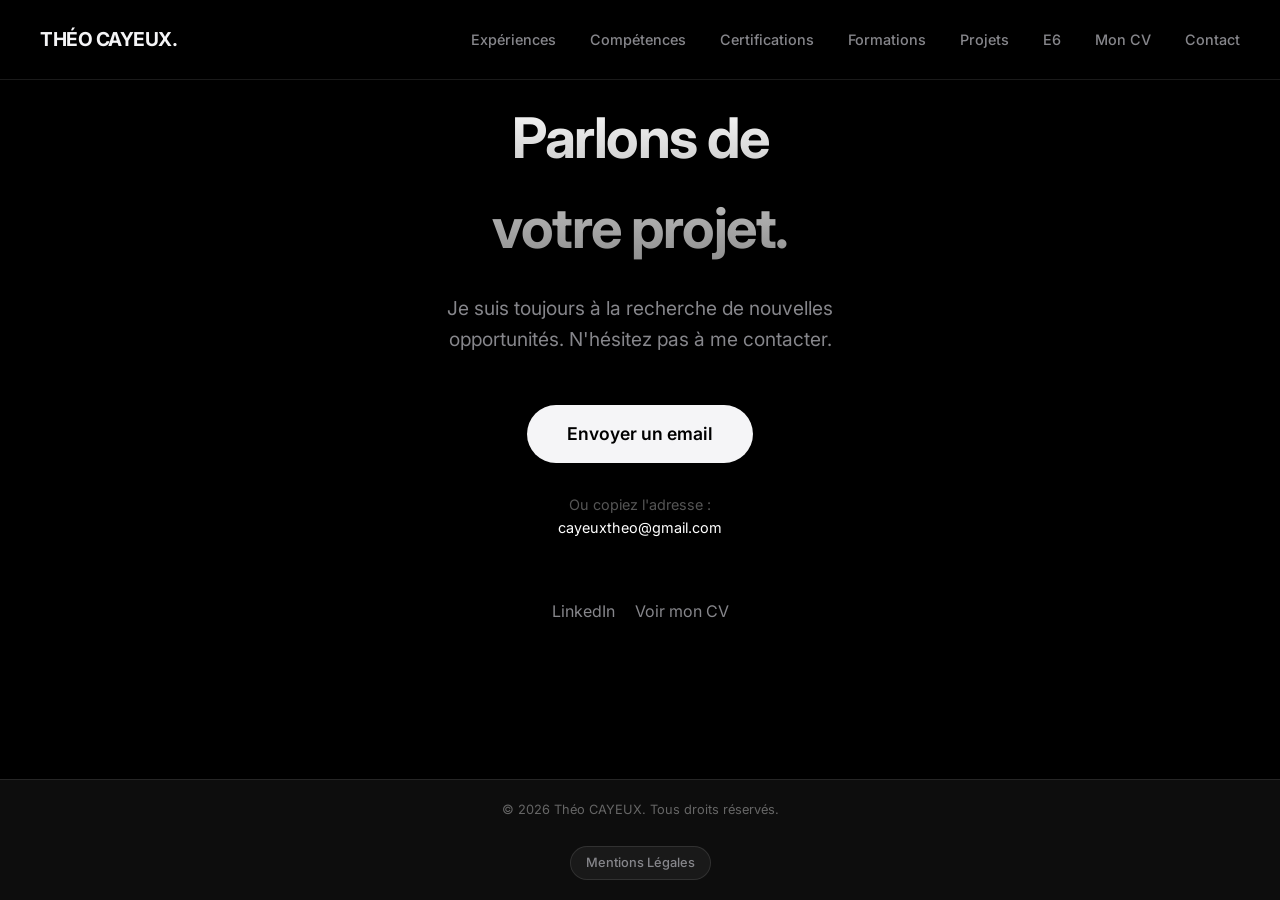
==== commit 5d157d2d: "az" ====
--- a/contact.html
+++ b/contact.html
@@ -99,7 +99,7 @@
             <a href="index.html#certifications">Certifications</a>
             <a href="index.html#formation">Formations</a>
             <a href="projets.html">Projets</a>
-			<a href="epreuve.html">E6</a>
+			<a href="epreuves.html">E6</a>
             <a href="cv.html">Mon CV</a>
             <a href="contact.html">Contact</a>
         </div>
@@ -132,6 +132,111 @@
             navLinks.classList.toggle('active');
         }
     </script>
+    <footer class="footer">
+        <div class="footer-content">
+            <p>&copy; 2026 Théo CAYEUX. Tous droits réservés.</p>
+            <div class="footer-links">
+            </div>
+            <a href="#" class="btn-mentions" onclick="openModal(event)">Mentions Légales</a>
+        </div>
+    </footer>
+
+    <div id="modalMentions" class="modal">
+        <div class="modal-content">
+            <span class="close-btn" onclick="closeModal()">&times;</span>
+            
+            <h2>Mentions Légales</h2>
+
+            <div class="modal-body">
+                <h3>1. Informations éditeur</h3>
+                <p><strong>Théo CAYEUX</strong><br>
+                Étudiant BTS SIO Option SISR<br>
+                Lycée René Cassin, Strasbourg</p>
+
+                <h3>2. Hébergement</h3>
+                <p>Ce portfolio est hébergé sur <strong>GitHub Pages</strong>.<br>
+                GitHub Inc., 88 Market Street, San Francisco, CA 94105, USA.</p>
+
+                <h3>3. Contact</h3>
+                <div class="email-box">
+                    <a href="mailto:cayeuxtheo@gmail.com">cayeuxtheo@gmail.com</a>
+                </div>
+
+                <h3>4. Directeur de la publication</h3>
+                <p>Théo CAYEUX</p>
+
+                <h3>5. URL du site</h3>
+                <p><a href="https://theocyx.com" target="_blank">https://theocyx.com</a></p>
+
+                <h3>6. Propriété intellectuelle</h3>
+                <p>Tous les contenus de ce portfolio sont la propriété exclusive de Théo CAYEUX.</p>
+
+                <h3>7. Données personnelles</h3>
+                <p>Aucune donnée personnelle n'est collectée.</p>
+				
+				<h3>8. Responsabilité</h3>
+                <p>Les liens externes ouvrant vers d'autres sites ne sont pas sous la responsabilité de l'auteur. Le contenu est mis à jour régulièrement mais l'auteur ne peut être tenu responsable d'éventuelles erreurs.</p>
+            </div>
+            
+            <div class="modal-footer-text">
+                © 2026 Théo CAYEUX
+            </div>
+        </div>
+    </div>
+
+    <script>
+        // --- 1. GESTION DU MENU BURGER ---
+        function toggleMenu() {
+            const navLinks = document.querySelector('.nav-links');
+            navLinks.classList.toggle('active');
+        }
+
+        // --- 2. DEFILEMENT FLUIDE (SMOOTH SCROLL) ---
+        document.querySelectorAll('a[href^="#"]').forEach(anchor => {
+            anchor.addEventListener('click', function (e) {
+                e.preventDefault();
+                const targetId = this.getAttribute('href');
+                const targetSection = document.querySelector(targetId);
+
+                if (targetSection) {
+                    const navLinks = document.querySelector('.nav-links');
+                    if (navLinks.classList.contains('active')) {
+                        navLinks.classList.remove('active');
+                    }
+                    const offsetTop = targetSection.offsetTop - 80;
+                    window.scrollTo({
+                        top: offsetTop,
+                        behavior: 'smooth'
+                    });
+                }
+            });
+        });
+
+        // --- 3. GESTION DE LA MODALE MENTIONS LÉGALES ---
+        const modal = document.getElementById("modalMentions");
+
+        function openModal(e) {
+            if(e) e.preventDefault();
+            modal.style.display = "flex"; // Force l'affichage
+            setTimeout(() => { modal.classList.add('active'); }, 10);
+            document.body.style.overflow = 'hidden'; // Bloque le scroll arrière-plan
+        }
+
+        function closeModal() {
+            modal.classList.remove('active');
+            setTimeout(() => {
+                modal.style.display = "none";
+                document.body.style.overflow = 'auto'; // Réactive le scroll
+            }, 300);
+        }
+
+        // Fermer si on clique en dehors
+        window.onclick = function(event) {
+            if (event.target == modal) {
+                closeModal();
+            }
+        }
+    </script>
 
 </body>
 </html>
@@ -140,3 +245,4 @@
 
 
 
+
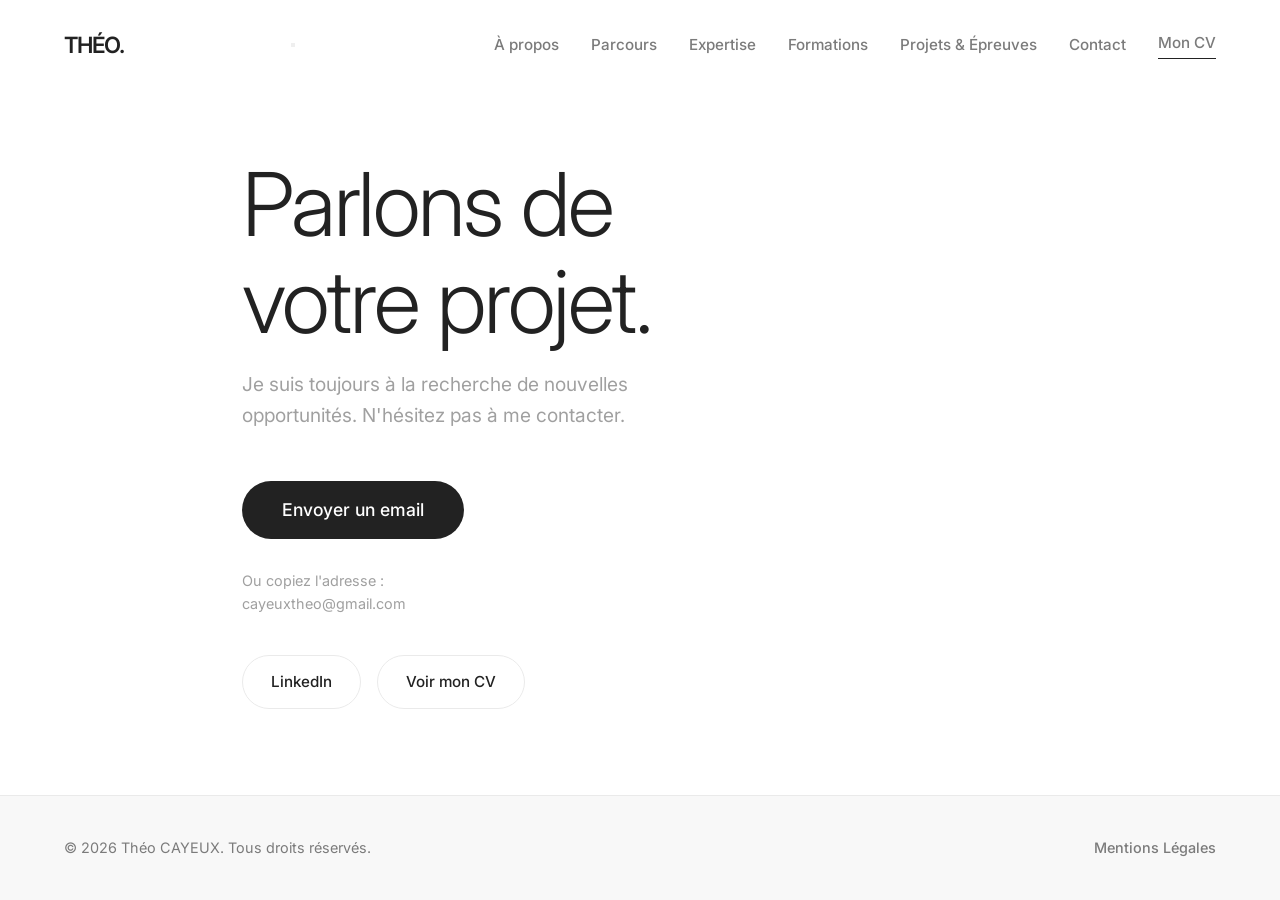
==== commit f9ca7d54: "Add files via upload" ====
--- a/contact.html
+++ b/contact.html
@@ -1,248 +1,125 @@
-<!DOCTYPE html>
-<html lang="fr">
-<head>
-    <meta charset="UTF-8">
-    <meta name="viewport" content="width=device-width, initial-scale=1.0">
-    <title>Contact | Théo Cayeux</title>
-    <link rel="icon" href="data:image/svg+xml,<svg xmlns=%22http://www.w3.org/2000/svg%22 viewBox=%220 0 100 100%22><text y=%22.9em%22 font-size=%2290%22>🛠️</text></svg>">
-    <link rel="stylesheet" href="style.css">
-    <link href="https://fonts.googleapis.com/css2?family=Inter:wght@300;400;600;700&display=swap" rel="stylesheet">
-    <style>
-        /* Styles spécifiques pour centrer parfaitement la section contact */
-        body {
-            height: 100vh;
-            display: flex;
-            flex-direction: column;
-        }
-
-        .contact-wrapper {
-            flex: 1;
-            display: flex;
-            flex-direction: column;
-            justify-content: center;
-            align-items: center;
-            text-align: center;
-            padding: 20px;
-            animation: fadeIn 1s ease-out;
-        }
-
-        .contact-title {
-            font-size: 3.5rem;
-            font-weight: 700;
-            letter-spacing: -1.5px;
-            margin-bottom: 20px;
-            background: linear-gradient(180deg, #fff, #888);
-            -webkit-background-clip: text;
-            -webkit-text-fill-color: transparent;
-        }
-
-        .contact-text {
-            font-size: 1.2rem;
-            color: var(--text-muted);
-            max-width: 500px;
-            margin-bottom: 50px;
-            line-height: 1.6;
-        }
-
-        .email-link-large {
-            font-size: 1.5rem;
-            color: var(--text-main);
-            text-decoration: none;
-            border-bottom: 1px solid var(--text-muted);
-            padding-bottom: 5px;
-            transition: all 0.3s ease;
-        }
-
-        .email-link-large:hover {
-            color: var(--accent);
-            border-color: var(--accent);
-        }
-
-        .social-links {
-            margin-top: 60px;
-            display: flex;
-            gap: 20px;
-        }
-
-        .social-btn {
-            padding: 10px 20px;
-            background: var(--card-bg);
-            border-radius: 20px;
-            font-size: 0.9rem;
-            color: var(--text-muted);
-            transition: 0.3s;
-            text-decoration: none; /* Sécurité */
-        }
-
-        .social-btn:hover {
-            background: var(--hover-bg);
-            color: var(--text-main);
-            transform: translateY(-3px);
-        }
-    </style>
-</head>
-
-<body>
-
-    <nav class="navbar">
-        <div class="nav-logo"><a href="https://theocyx.com/index.html">THÉO CAYEUX.</a></div>
-        
-        <div class="menu-toggle" onclick="toggleMenu()">
-            <span></span>
-            <span></span>
-            <span></span>
-        </div>
-
-        <div class="nav-links">
-            <a href="index.html#experience">Expériences</a>
-            <a href="index.html#competences">Compétences</a>
-            <a href="index.html#certifications">Certifications</a>
-            <a href="index.html#formation">Formations</a>
-            <a href="projets.html">Projets</a>
-			<a href="epreuves.html">E6</a>
-            <a href="cv.html">Mon CV</a>
-            <a href="contact.html">Contact</a>
-        </div>
-    </nav>
-
-    <section class="contact-wrapper">
-        <h1 class="contact-title">Parlons de <br>votre projet.</h1>
-        
-        <p style="font-size: 1.2rem; color: var(--text-muted); max-width: 500px; margin-bottom: 50px;">
-            Je suis toujours à la recherche de nouvelles opportunités. N'hésitez pas à me contacter.
-        </p>
-
-        <a href="mailto:cayeuxtheo@gmail.com" class="btn-cta" style="font-size: 1.1rem; padding: 15px 40px;">
-            Envoyer un email
-        </a>
-
-        <div style="margin-top: 30px;">
-            <p style="color: #555; font-size: 0.9rem;">Ou copiez l'adresse : <br> <span style="color: #fff; user-select: all;">cayeuxtheo@gmail.com</span></p>
-        </div>
-
-        <div style="margin-top: 60px; display: flex; gap: 20px;">
-            <a href="https://www.linkedin.com/in/theocayeux/" target="_blank" style="color: var(--text-muted);">LinkedIn</a>
-            <a href="cv.html" style="color: var(--text-muted);">Voir mon CV</a>
-        </div>
-    </section>
-
-    <script>
-        function toggleMenu() {
-            const navLinks = document.querySelector('.nav-links');
-            navLinks.classList.toggle('active');
-        }
-    </script>
-    <footer class="footer">
-        <div class="footer-content">
-            <p>&copy; 2026 Théo CAYEUX. Tous droits réservés.</p>
-            <div class="footer-links">
-            </div>
-            <a href="#" class="btn-mentions" onclick="openModal(event)">Mentions Légales</a>
-        </div>
-    </footer>
-
-    <div id="modalMentions" class="modal">
-        <div class="modal-content">
-            <span class="close-btn" onclick="closeModal()">&times;</span>
-            
-            <h2>Mentions Légales</h2>
-
-            <div class="modal-body">
-                <h3>1. Informations éditeur</h3>
-                <p><strong>Théo CAYEUX</strong><br>
-                Étudiant BTS SIO Option SISR<br>
-                Lycée René Cassin, Strasbourg</p>
-
-                <h3>2. Hébergement</h3>
-                <p>Ce portfolio est hébergé sur <strong>GitHub Pages</strong>.<br>
-                GitHub Inc., 88 Market Street, San Francisco, CA 94105, USA.</p>
-
-                <h3>3. Contact</h3>
-                <div class="email-box">
-                    <a href="mailto:cayeuxtheo@gmail.com">cayeuxtheo@gmail.com</a>
-                </div>
-
-                <h3>4. Directeur de la publication</h3>
-                <p>Théo CAYEUX</p>
-
-                <h3>5. URL du site</h3>
-                <p><a href="https://theocyx.com" target="_blank">https://theocyx.com</a></p>
-
-                <h3>6. Propriété intellectuelle</h3>
-                <p>Tous les contenus de ce portfolio sont la propriété exclusive de Théo CAYEUX.</p>
-
-                <h3>7. Données personnelles</h3>
-                <p>Aucune donnée personnelle n'est collectée.</p>
-				
-				<h3>8. Responsabilité</h3>
-                <p>Les liens externes ouvrant vers d'autres sites ne sont pas sous la responsabilité de l'auteur. Le contenu est mis à jour régulièrement mais l'auteur ne peut être tenu responsable d'éventuelles erreurs.</p>
-            </div>
-            
-            <div class="modal-footer-text">
-                © 2026 Théo CAYEUX
-            </div>
-        </div>
-    </div>
-
-    <script>
-        // --- 1. GESTION DU MENU BURGER ---
-        function toggleMenu() {
-            const navLinks = document.querySelector('.nav-links');
-            navLinks.classList.toggle('active');
-        }
-
-        // --- 2. DEFILEMENT FLUIDE (SMOOTH SCROLL) ---
-        document.querySelectorAll('a[href^="#"]').forEach(anchor => {
-            anchor.addEventListener('click', function (e) {
-                e.preventDefault();
-                const targetId = this.getAttribute('href');
-                const targetSection = document.querySelector(targetId);
-
-                if (targetSection) {
-                    const navLinks = document.querySelector('.nav-links');
-                    if (navLinks.classList.contains('active')) {
-                        navLinks.classList.remove('active');
-                    }
-                    const offsetTop = targetSection.offsetTop - 80;
-                    window.scrollTo({
-                        top: offsetTop,
-                        behavior: 'smooth'
-                    });
-                }
-            });
-        });
-
-        // --- 3. GESTION DE LA MODALE MENTIONS LÉGALES ---
-        const modal = document.getElementById("modalMentions");
-
-        function openModal(e) {
-            if(e) e.preventDefault();
-            modal.style.display = "flex"; // Force l'affichage
-            setTimeout(() => { modal.classList.add('active'); }, 10);
-            document.body.style.overflow = 'hidden'; // Bloque le scroll arrière-plan
-        }
-
-        function closeModal() {
-            modal.classList.remove('active');
-            setTimeout(() => {
-                modal.style.display = "none";
-                document.body.style.overflow = 'auto'; // Réactive le scroll
-            }, 300);
-        }
-
-        // Fermer si on clique en dehors
-        window.onclick = function(event) {
-            if (event.target == modal) {
-                closeModal();
-            }
-        }
-    </script>
-
-</body>
-</html>
-
-
-
-
-
-
+<!DOCTYPE html>
+<html lang="fr">
+<head>
+    <meta charset="UTF-8">
+    <meta name="viewport" content="width=device-width, initial-scale=1.0">
+    <title>Contact | Théo Cayeux</title>
+    <link rel="icon" href="data:image/svg+xml,<svg xmlns=%22http://www.w3.org/2000/svg%22 viewBox=%220 0 100 100%22><text y=%22.9em%22 font-size=%2290%22>🛠️</text></svg>">
+    <link rel="stylesheet" href="style.css">
+    <link href="https://fonts.googleapis.com/css2?family=Inter:wght@300;400;600;700&display=swap" rel="stylesheet">
+    <style>
+        .page-flex-body {
+            min-height: 100vh;
+            min-height: 100dvh;
+            display: flex;
+            flex-direction: column;
+        }
+    </style>
+</head>
+
+<body class="page-flex-body">
+
+
+
+    <nav class="navbar">
+        <div class="nav-logo"><a href="https://theocyx.com/index.html">THÉO.</a></div>
+        
+        <button class="menu-toggle" aria-label="Ouvrir le menu" aria-expanded="false">
+            <span></span>
+            <span></span>
+            <span></span>
+        </button>
+
+        <div class="nav-links">
+            <a href="index.html#about">À propos</a>
+            <a href="index.html#experience">Parcours</a>
+            <a href="index.html#competences">Expertise</a>
+            <a href="index.html#formations">Formations</a>
+            <a href="projets.html">Projets & Épreuves</a>
+            <a href="contact.html">Contact</a>
+            <a href="cv.html" class="nav-cta">Mon CV</a>
+        </div>
+    </nav>
+
+    <section class="contact-wrapper">
+        <h1 class="contact-title reveal">Parlons de <br>votre projet.</h1>
+        
+        <p class="reveal" style="font-size: 1.2rem; color: var(--text-muted); max-width: 500px; margin-bottom: 50px;">
+            Je suis toujours à la recherche de nouvelles opportunités. N'hésitez pas à me contacter.
+        </p>
+
+        <a href="mailto:cayeuxtheo@gmail.com" class="btn-cta reveal-scale" style="font-size: 1.1rem; padding: 15px 40px;">
+            Envoyer un email
+        </a>
+
+        <div class="reveal" style="margin-top: 30px;">
+            <p style="color: var(--text-muted); font-size: 0.9rem;">Ou copiez l'adresse : <br> <span style="color: var(--accent-light); user-select: all;">cayeuxtheo@gmail.com</span></p>
+        </div>
+
+        <div class="social-links reveal-stagger">
+            <a href="https://www.linkedin.com/in/theocayeux/" target="_blank" class="social-btn">LinkedIn</a>
+            <a href="cv.html" class="social-btn">Voir mon CV</a>
+        </div>
+    </section>
+    <footer class="footer">
+        <div class="footer-content">
+            <p>&copy; 2026 Théo CAYEUX. Tous droits réservés.</p>
+            <div class="footer-links">
+            </div>
+            <a href="#" class="btn-mentions" onclick="openModal(event)">Mentions Légales</a>
+        </div>
+    </footer>
+
+    <div id="modalMentions" class="modal">
+        <div class="modal-content">
+            <span class="close-btn" onclick="closeModal()">&times;</span>
+            
+            <h2>Mentions Légales</h2>
+
+            <div class="modal-body">
+                <h3>1. Informations éditeur</h3>
+                <p><strong>Théo CAYEUX</strong><br>
+                Étudiant BTS SIO Option SISR<br>
+                Lycée René Cassin, Strasbourg</p>
+
+                <h3>2. Hébergement</h3>
+                <p>Ce portfolio est hébergé sur <strong>GitHub Pages</strong>.<br>
+                GitHub Inc., 88 Market Street, San Francisco, CA 94105, USA.</p>
+
+                <h3>3. Contact</h3>
+                <div class="email-box">
+                    <a href="mailto:cayeuxtheo@gmail.com">cayeuxtheo@gmail.com</a>
+                </div>
+
+                <h3>4. Directeur de la publication</h3>
+                <p>Théo CAYEUX</p>
+
+                <h3>5. URL du site</h3>
+                <p><a href="https://theocyx.com" target="_blank">https://theocyx.com</a></p>
+
+                <h3>6. Propriété intellectuelle</h3>
+                <p>Tous les contenus de ce portfolio sont la propriété exclusive de Théo CAYEUX.</p>
+
+                <h3>7. Données personnelles</h3>
+                <p>Aucune donnée personnelle n'est collectée.</p>
+				
+				<h3>8. Responsabilité</h3>
+                <p>Les liens externes ouvrant vers d'autres sites ne sont pas sous la responsabilité de l'auteur. Le contenu est mis à jour régulièrement mais l'auteur ne peut être tenu responsable d'éventuelles erreurs.</p>
+            </div>
+            
+            <div class="modal-footer-text">
+                © 2026 Théo CAYEUX
+            </div>
+        </div>
+    </div>
+
+    <script src="main.js" defer></script>
+
+</body>
+</html>
+
+
+
+
+
+
--- a/style.css
+++ b/style.css
@@ -1,447 +1,735 @@
 /* =========================================
-   VARIABLES & CONFIGURATION
-   ========================================= */
+   LIGHT MINIMALIST PORTFOLIO — DRIBBBLE LAYOUT
+   Inspired by "Personal Portfolio Website Design"
+   ========================================= */
+
+/* ---- VARIABLES ---- */
 :root {
-    --bg-color: #000000;
-    --card-bg: #1c1c1e;
-    --text-main: #f5f5f7;
-    --text-muted: #86868b;
-    --accent: #2997ff; /* Bleu Apple */
-    --hover-bg: #2c2c2e;
-    --font-stack: 'Inter', -apple-system, BlinkMacSystemFont, "Segoe UI", Roboto, Helvetica, Arial, sans-serif;
-    --navbar-height: 80px;
-}
-
-/* Scroll fluide */
-html {
-    scroll-behavior: smooth;
-}
-
-/* Ajustement pour ne pas cacher les titres sous le menu */
-section {
-    scroll-margin-top: 100px;
-}
-
-/* =========================================
-   RESET & BASES
-   ========================================= */
-* {
-    margin: 0;
-    padding: 0;
-    box-sizing: border-box;
-}
+    --bg-primary: #FFFFFF;
+    --bg-secondary: #F8F8F8;
+    --bg-inverse: #222222;
+    --border-subtle: #EAEAEA;
+    --text-primary: #222222;
+    --text-secondary: #7B7B7B;
+    --text-muted: #A0A0A0;
+    --text-inverse: #FFFFFF;
+    
+    /* Typography */
+    --font-sans: 'Inter', -apple-system, BlinkMacSystemFont, "Segoe UI", Roboto, Helvetica, Arial, sans-serif;
+    
+    --navbar-height: 90px;
+    --radius-lg: 24px;
+    --radius: 12px;
+    --radius-sm: 8px;
+    --ease: cubic-bezier(0.25, 0.1, 0.25, 1);
+    --transition: 0.3s var(--ease);
+}
+
+/* ---- SCROLL ---- */
+html { scroll-behavior: smooth; }
+section { scroll-margin-top: var(--navbar-height); }
+
+@media (prefers-reduced-motion: reduce) {
+    html { scroll-behavior: auto; }
+    *, *::before, *::after {
+        animation-duration: 0.001ms !important;
+        animation-iteration-count: 1 !important;
+        transition-duration: 0.001ms !important;
+        scroll-behavior: auto !important;
+    }
+}
+
+/* =========================================
+   SCROLL REVEAL ANIMATION ENGINE
+   Elements start hidden/offset, then animate
+   in via the .in-view class (added by main.js
+   through an IntersectionObserver).
+   ========================================= */
+.reveal {
+    opacity: 0;
+    transform: translateY(32px);
+    transition: opacity 0.8s var(--ease), transform 0.8s var(--ease);
+    will-change: opacity, transform;
+}
+.reveal.in-view {
+    opacity: 1;
+    transform: translateY(0);
+}
+
+.reveal-scale {
+    opacity: 0;
+    transform: scale(0.94) translateY(20px);
+    transition: opacity 0.8s var(--ease), transform 0.8s var(--ease);
+    will-change: opacity, transform;
+}
+.reveal-scale.in-view {
+    opacity: 1;
+    transform: scale(1) translateY(0);
+}
+
+.reveal-left {
+    opacity: 0;
+    transform: translateX(-40px);
+    transition: opacity 0.8s var(--ease), transform 0.8s var(--ease);
+}
+.reveal-left.in-view { opacity: 1; transform: translateX(0); }
+
+.reveal-right {
+    opacity: 0;
+    transform: translateX(40px);
+    transition: opacity 0.8s var(--ease), transform 0.8s var(--ease);
+}
+.reveal-right.in-view { opacity: 1; transform: translateX(0); }
+
+/* Stagger: direct children fade/rise in sequence.
+   Delay is set inline (--stagger-delay) by main.js
+   based on child index, so any number of children
+   just works without manual nth-child rules. */
+.reveal-stagger > * {
+    opacity: 0;
+    transform: translateY(28px);
+    transition: opacity 0.7s var(--ease), transform 0.7s var(--ease);
+    transition-delay: var(--stagger-delay, 0s);
+    will-change: opacity, transform;
+}
+.reveal-stagger.in-view > * {
+    opacity: 1;
+    transform: translateY(0);
+}
+
+/* Subtle continuous life: floating hero blob + logo hover */
+@keyframes float {
+    0%, 100% { transform: translateY(0); }
+    50% { transform: translateY(-14px); }
+}
+@keyframes fadeInDown {
+    from { opacity: 0; transform: translateY(-16px); }
+    to { opacity: 1; transform: translateY(0); }
+}
+@keyframes pulseSoft {
+    0%, 100% { opacity: 1; }
+    50% { opacity: 0.6; }
+}
+
+.navbar { animation: fadeInDown 0.6s var(--ease); }
+
+.scroll-down-link {
+    display: inline-block;
+    animation: pulseSoft 2.4s ease-in-out infinite;
+}
+
+/* Progress bar filled by main.js on scroll */
+.scroll-progress {
+    position: fixed;
+    top: 0;
+    left: 0;
+    height: 3px;
+    width: 0%;
+    background-color: var(--bg-inverse);
+    z-index: 1100;
+    transition: width 0.1s linear;
+}
+
+/* ---- RESET ---- */
+* { margin: 0; padding: 0; box-sizing: border-box; }
 
 body {
-    background-color: var(--bg-color);
-    color: var(--text-main);
-    font-family: var(--font-stack);
+    background-color: var(--bg-primary);
+    color: var(--text-primary);
+    font-family: var(--font-sans);
     line-height: 1.6;
-    overflow-x: hidden;
+    overflow-x: clip;
     -webkit-font-smoothing: antialiased;
-}
-
-a { text-decoration: none; color: inherit; transition: color 0.3s; }
+    -moz-osx-font-smoothing: grayscale;
+}
+
+a { text-decoration: none; color: inherit; transition: color var(--transition); }
 ul { list-style: none; }
 
 /* =========================================
-   NAVIGATION (Glassmorphism)
+   NAVIGATION
    ========================================= */
 .navbar {
     position: fixed;
     top: 0;
     width: 100%;
     height: var(--navbar-height);
-    padding: 0 40px;
+    padding: 0 5%;
     display: flex;
     justify-content: space-between;
     align-items: center;
-    background: rgba(0, 0, 0, 0.7);
-    backdrop-filter: blur(20px);
-    -webkit-backdrop-filter: blur(20px);
+    background: rgba(255, 255, 255, 0.95);
+    backdrop-filter: blur(10px);
+    -webkit-backdrop-filter: blur(10px);
     z-index: 1000;
-    border-bottom: 1px solid rgba(255,255,255,0.1);
-}
-
-.nav-logo { font-weight: 700; font-size: 1.2rem; letter-spacing: -0.5px; }
-
-.nav-links a { 
-    margin-left: 30px; 
-    color: var(--text-muted); 
-    font-size: 0.9rem; 
-    font-weight: 500; 
-}
-.nav-links a:hover { color: var(--text-main); }
-
-/* Menu Burger (Mobile) */
-.menu-toggle {
-    display: none; 
+}
+
+.nav-logo {
+    font-weight: 600;
+    font-size: 1.4rem;
+    letter-spacing: -1px;
+}
+
+.nav-links {
+    display: flex;
+    align-items: center;
+}
+
+.nav-links a {
+    margin-left: 32px;
+    color: var(--text-secondary);
+    font-size: 0.95rem;
+    font-weight: 500;
+}
+.nav-links a:hover { color: var(--text-primary); }
+
+.nav-cta {
+    margin-left: 40px;
+    font-weight: 600;
+    font-size: 0.95rem;
+    color: var(--text-primary);
+    border-bottom: 1px solid var(--text-primary);
+    padding-bottom: 2px;
+}
+
+/* =========================================
+   HERO SECTION
+   ========================================= */
+.hero {
+    min-height: 100vh;
+    padding: calc(var(--navbar-height) + 40px) 5% 0;
+    display: flex;
+    align-items: flex-end; /* Align bottom to let image sit on bottom edge */
+    background-color: var(--bg-secondary);
+}
+
+.hero-split {
+    display: flex;
+    width: 100%;
+    max-width: 1400px;
+    margin: 0 auto;
+    justify-content: space-between;
+    align-items: center;
+}
+
+.hero-left {
+    flex: 1;
+    padding-bottom: 60px;
+}
+
+.hero-stats {
+    display: flex;
+    gap: 40px;
+    margin-bottom: 60px;
+}
+
+.stat {
+    display: flex;
     flex-direction: column;
-    cursor: pointer;
-    gap: 6px;
-}
-
-.menu-toggle span {
-    width: 25px;
-    height: 3px;
-    background-color: var(--text-main);
-    border-radius: 2px;
-}
-
-/* =========================================
-   HERO SECTION
-   ========================================= */
-.hero {
-    height: 100vh;
+}
+
+.stat-value {
+    font-size: 2.2rem;
+    font-weight: 300;
+    color: var(--text-primary);
+    line-height: 1.2;
+}
+
+.stat-label {
+    font-size: 0.85rem;
+    color: var(--text-secondary);
+    text-transform: uppercase;
+    letter-spacing: 0.5px;
+}
+
+.hero-left h1 {
+    font-size: clamp(4rem, 10vw, 8rem);
+    font-weight: 300;
+    letter-spacing: -4px;
+    line-height: 1;
+    margin-bottom: 20px;
+    color: var(--text-primary);
+}
+
+.hero-left p {
+    font-size: 1.1rem;
+    color: var(--text-secondary);
+    max-width: 400px;
+    margin-bottom: 60px;
+}
+.hero-left p strong {
+    color: var(--text-primary);
+    font-weight: 500;
+}
+
+.scroll-down-link {
+    font-size: 0.9rem;
+    font-weight: 500;
+    color: var(--text-secondary);
+    text-transform: uppercase;
+    letter-spacing: 1px;
+}
+
+.hero-right {
+    flex: 1;
+    display: flex;
+    justify-content: flex-end;
+    align-items: flex-end;
+}
+
+.profile-placeholder {
+    width: 100%;
+    max-width: 600px;
+    height: 700px;
+    background-color: #E8E8E8;
+    border-radius: 20px 20px 0 0; /* Rounded top, flat bottom */
+    display: flex;
+    align-items: center;
+    justify-content: center;
+    color: var(--text-secondary);
+    font-size: 1.2rem;
+    background-image: url('https://images.unsplash.com/photo-1507003211169-0a1dd7228f2d?ixlib=rb-4.0.3&auto=format&fit=crop&w=800&q=80');
+    background-size: cover;
+    background-position: center;
+    animation: float 6s ease-in-out infinite;
+}
+
+.stat-value {
+    transition: color var(--transition);
+}
+.stat:hover .stat-value {
+    color: var(--text-secondary);
+}
+
+/* =========================================
+   ABOUT ME
+   ========================================= */
+.about-section {
+    padding: 120px 5%;
+    max-width: 1400px;
+    margin: 0 auto;
+}
+
+.about-grid {
+    display: grid;
+    grid-template-columns: 1fr 1fr;
+    gap: 60px;
+    align-items: center;
+}
+
+.about-text h2 {
+    font-size: 2.5rem;
+    font-weight: 400;
+    margin-bottom: 24px;
+    letter-spacing: -1px;
+}
+
+.about-text p {
+    font-size: 1.15rem;
+    color: var(--text-secondary);
+    line-height: 1.8;
+}
+
+.about-visuals {
+    display: flex;
+    gap: 20px;
+}
+
+.about-card {
+    background: var(--bg-secondary);
+    padding: 40px;
+    border-radius: var(--radius-lg);
+    flex: 1;
     display: flex;
     flex-direction: column;
     justify-content: center;
+    transition: transform var(--transition), box-shadow var(--transition);
+}
+.about-card:hover {
+    transform: translateY(-6px);
+    box-shadow: 0 16px 40px rgba(0,0,0,0.08);
+}
+
+.about-card.dark {
+    background: var(--bg-inverse);
+    color: var(--text-inverse);
+}
+.about-card.dark p { color: var(--text-muted); }
+
+.large-number {
+    font-size: 4rem;
+    font-weight: 300;
+    line-height: 1;
+    margin-bottom: 16px;
+    letter-spacing: -2px;
+}
+
+/* =========================================
+   EXPERIENCE LIST (Explore Journey)
+   ========================================= */
+.experience-section {
+    padding: 100px 5%;
+    max-width: 1400px;
+    margin: 0 auto;
+}
+
+.section-header {
+    margin-bottom: 60px;
+}
+.section-header.center { text-align: center; }
+
+.eyebrow {
+    font-size: 0.85rem;
+    font-weight: 600;
+    text-transform: uppercase;
+    letter-spacing: 2px;
+    color: var(--text-secondary);
+    display: block;
+    margin-bottom: 12px;
+}
+
+.section-header h2 {
+    font-size: 3rem;
+    font-weight: 400;
+    letter-spacing: -1.5px;
+}
+
+.experience-list {
+    display: flex;
+    flex-direction: column;
+}
+
+.exp-row {
+    display: grid;
+    grid-template-columns: 2fr 2fr 1fr;
     align-items: center;
+    padding: 40px 0;
+    border-bottom: 1px solid var(--border-subtle);
+    transition: background-color var(--transition);
+}
+
+.exp-row:hover {
+    background-color: var(--bg-secondary);
+    padding-left: 20px;
+    padding-right: 20px;
+    margin-left: -20px;
+    margin-right: -20px;
+    border-radius: var(--radius);
+    border-bottom-color: transparent;
+}
+
+.exp-role h3 {
+    font-size: 1.4rem;
+    font-weight: 500;
+    margin-bottom: 8px;
+    color: var(--text-primary);
+}
+
+.exp-role p {
+    font-size: 0.95rem;
+    color: var(--text-secondary);
+}
+
+.exp-company p {
+    font-size: 1.1rem;
+    font-weight: 500;
+    color: var(--text-primary);
+    margin-bottom: 4px;
+}
+
+.exp-company span {
+    font-size: 0.95rem;
+    color: var(--text-secondary);
+}
+
+.exp-badge {
+    text-align: right;
+}
+
+.badge {
+    display: inline-block;
+    padding: 8px 16px;
+    border-radius: 50px;
+    font-size: 0.8rem;
+    font-weight: 500;
+    text-transform: uppercase;
+    letter-spacing: 1px;
+    background-color: var(--bg-secondary);
+    color: var(--text-primary);
+    border: 1px solid var(--border-subtle);
+}
+
+.badge.dark {
+    background-color: var(--bg-inverse);
+    color: var(--text-inverse);
+    border-color: var(--bg-inverse);
+}
+
+/* =========================================
+   LATEST WORKS (Competences)
+   ========================================= */
+.competences-section {
+    padding: 100px 5%;
+    max-width: 1400px;
+    margin: 0 auto;
+}
+
+.works-grid {
+    display: grid;
+    grid-template-columns: repeat(3, 1fr);
+    gap: 40px;
+}
+
+.work-card {
+    display: flex;
+    flex-direction: column;
+}
+
+.work-visual {
+    height: 400px;
+    border-radius: var(--radius-lg);
+    margin-bottom: 24px;
+    display: flex;
+    align-items: center;
+    justify-content: center;
+    font-size: 5rem;
+    transition: transform var(--transition), font-size var(--transition);
+}
+.work-card:hover .work-visual {
+    transform: scale(1.03);
+    font-size: 5.4rem;
+}
+
+.work-info h3 {
+    font-size: 1.2rem;
+    font-weight: 500;
+    margin-bottom: 8px;
+}
+
+.work-info p {
+    font-size: 0.95rem;
+    color: var(--text-secondary);
+}
+
+/* =========================================
+   INSIGHTS & TRENDS (Formations)
+   ========================================= */
+.insights-section {
+    padding: 100px 5%;
+    max-width: 1400px;
+    margin: 0 auto;
+}
+
+.insights-grid {
+    display: grid;
+    grid-template-columns: repeat(3, 1fr);
+    gap: 40px;
+}
+
+.insight-card {
+    background-color: var(--bg-primary);
+    padding: 24px;
+    border-radius: var(--radius-lg);
+    transition: transform var(--transition), box-shadow var(--transition), background-color var(--transition);
+}
+.insight-card:hover {
+    transform: translateY(-6px);
+    background-color: var(--bg-secondary);
+    box-shadow: 0 16px 40px rgba(0,0,0,0.06);
+}
+
+.insight-card .badge {
+    margin-bottom: 20px;
+    background-color: var(--text-primary);
+    color: var(--text-inverse);
+    border-color: var(--text-primary);
+}
+
+.insight-card .badge.dark {
+    background-color: var(--bg-primary);
+    color: var(--text-primary);
+    border-color: var(--border-subtle);
+}
+
+.insight-card h3 {
+    font-size: 1.3rem;
+    font-weight: 500;
+    margin-bottom: 12px;
+    line-height: 1.4;
+}
+
+.insight-card p {
+    font-size: 0.95rem;
+    color: var(--text-secondary);
+}
+
+/* =========================================
+   CERTIFICATIONS SECTION
+   ========================================= */
+.certifications-section {
+    padding: 80px 5% 100px;
+    max-width: 1400px;
+    margin: 0 auto;
+}
+
+.cert-grid {
+    display: grid;
+    grid-template-columns: repeat(2, 1fr);
+    gap: 20px;
+}
+
+.cert-card {
+    display: flex;
+    align-items: center;
+    gap: 20px;
+    padding: 24px 28px;
+    background-color: var(--bg-secondary);
+    border-radius: var(--radius-lg);
+    border: 1px solid var(--border-subtle);
+    transition: transform var(--transition), box-shadow var(--transition), border-color var(--transition);
+}
+.cert-card:hover {
+    transform: translateY(-4px);
+    box-shadow: 0 12px 32px rgba(0,0,0,0.07);
+    border-color: var(--text-primary);
+}
+
+.cert-logo {
+    width: 52px;
+    height: 52px;
+    border-radius: var(--radius);
+    display: flex;
+    align-items: center;
+    justify-content: center;
+    font-size: 1.6rem;
+    flex-shrink: 0;
+}
+.cert-logo.cisco  { background-color: #E8F0FE; }
+.cert-logo.storm  { background-color: #FDECEA; }
+.cert-logo.google { background-color: #FFF3E0; }
+.cert-logo.cnil   { background-color: #E8F5E9; }
+.cert-logo.anssi  { background-color: #F3E5F5; }
+.cert-logo.pix    { background-color: #FFFDE7; }
+
+.cert-info {
+    display: flex;
+    flex-direction: column;
+    gap: 4px;
+}
+
+.cert-issuer {
+    font-size: 0.78rem;
+    font-weight: 600;
+    text-transform: uppercase;
+    letter-spacing: 1.5px;
+    color: var(--text-secondary);
+}
+
+.cert-info h3 {
+    font-size: 1rem;
+    font-weight: 500;
+    color: var(--text-primary);
+    line-height: 1.4;
+}
+
+@media (max-width: 768px) {
+    .cert-grid { grid-template-columns: 1fr; }
+}
+
+/* =========================================
+   FOOTER HUGE
+   ========================================= */
+.contact-banner {
+    padding: 120px 5%;
     text-align: center;
-    padding: 0 20px;
-    animation: fadeIn 1.5s ease-out;
-}
-
-.hero h1 {
-    font-size: 3.5rem;
-    font-weight: 700;
-    letter-spacing: -2px;
+    background-color: var(--bg-secondary);
+}
+
+.contact-banner h2 {
+    font-size: clamp(2.5rem, 5vw, 4rem);
+    font-weight: 300;
+    letter-spacing: -1.5px;
     margin-bottom: 20px;
-    background: linear-gradient(180deg, #fff, #b4b4b4);
-    -webkit-background-clip: text;
-    -webkit-text-fill-color: transparent;
-}
-
-.hero p {
-    font-size: 1.2rem;
-    color: var(--text-muted);
-    max-width: 600px;
+}
+
+.contact-banner p {
+    font-size: 1.15rem;
+    color: var(--text-secondary);
     margin-bottom: 40px;
 }
 
 .btn-cta {
     display: inline-block;
-    padding: 12px 30px;
-    background-color: var(--text-main);
-    color: var(--bg-color);
-    border-radius: 30px;
-    font-weight: 600;
-    transition: transform 0.2s, box-shadow 0.2s;
-}
-
-.btn-cta:hover { 
-    transform: scale(1.05); 
-    box-shadow: 0 0 20px rgba(255,255,255,0.3); 
-}
-
-/* =========================================
-   SECTIONS & CARTES GÉNÉRALES
-   ========================================= */
-section {
-    padding: 50px 10%;
-    max-width: 1400px;
-    margin: 0 auto;
-}
-
-section h2 {
-    font-size: 2.5rem;
-    margin-bottom: 50px;
-    letter-spacing: -1px;
-}
-
-/* Grille Standard */
-.grid-container {
-    display: grid;
-    grid-template-columns: repeat(auto-fit, minmax(300px, 1fr));
+    padding: 16px 40px;
+    background-color: var(--bg-inverse);
+    color: var(--text-inverse) !important;
+    border-radius: 50px;
+    font-weight: 500;
+    transition: background-color var(--transition), transform var(--transition), box-shadow var(--transition);
+}
+.btn-cta:hover {
+    background-color: #000;
+    transform: translateY(-3px);
+    box-shadow: 0 12px 24px rgba(0,0,0,0.18);
+}
+.btn-cta:active { transform: translateY(-1px); }
+
+.footer-huge {
+    background-color: var(--bg-inverse);
+    color: var(--text-inverse);
+    padding: 100px 5% 60px;
+}
+
+.footer-top {
+    display: flex;
+    flex-direction: column;
+    align-items: center;
+    gap: 40px;
+}
+
+.footer-links {
+    display: flex;
     gap: 30px;
 }
 
-/* Style de Carte Standard */
-.card {
-    background-color: var(--card-bg);
-    padding: 40px;
-    border-radius: 20px;
-    transition: transform 0.3s ease, background-color 0.3s;
-    border: 1px solid rgba(255,255,255,0.05);
-}
-
-.card:hover {
-    transform: translateY(-5px);
-    background-color: var(--hover-bg);
-}
-
-.card h3 { font-size: 1.5rem; margin-bottom: 10px; }
-.card .date { 
-    font-size: 0.85rem; 
-    color: var(--text-muted); 
-    text-transform: uppercase; 
-    letter-spacing: 1px; 
-    margin-bottom: 20px; 
-    display: block; 
-}
-
-.card ul li { 
-    color: var(--text-muted); 
-    margin-bottom: 8px; 
-    font-size: 0.95rem; 
-    padding-left: 15px; 
-    position: relative; 
-}
-.card ul li::before { 
-    content: "•"; 
-    position: absolute; 
-    left: 0; 
-    color: var(--accent); 
-}
-
-/* =========================================
-   BENTO GRID (COMPÉTENCES) - CORRIGÉ
-   ========================================= */
-.bento-grid {
-    display: grid;
-    grid-template-columns: repeat(3, 1fr); /* Grille de 3 colonnes */
-    gap: 20px;
-}
-
-.bento-item {
-    background: var(--card-bg);
-    padding: 30px;
-    border-radius: 20px;
-    display: flex;
-    flex-direction: column;
-    justify-content: center;
-    border: 1px solid rgba(255,255,255,0.05);
-    transition: transform 0.3s ease, background-color 0.3s;
-}
-
-/* Distribution en quinconce pour éviter les trous sur PC */
-.bento-item:nth-child(1) { grid-column: span 2; } /* Ligne 1 : 2 colonnes */
-.bento-item:nth-child(2) { grid-column: span 1; } /* Ligne 1 : 1 colonne */
-.bento-item:nth-child(3) { grid-column: span 1; } /* Ligne 2 : 1 colonne */
-.bento-item:nth-child(4) { grid-column: span 2; } /* Ligne 2 : 2 colonnes */
-
-.bento-item:hover {
-    transform: translateY(-5px);
-    background-color: var(--hover-bg);
-}
-
-.bento-item h4 { 
-    color: var(--text-main); 
-    margin-bottom: 15px; 
-    font-size: 1.2rem; 
-}
-
-.bento-item ul li { 
-    color: var(--text-muted); 
-    font-size: 0.9rem; 
-    margin-bottom: 5px; 
-}
-
-/* Style des mots en gras (labels) dans la liste */
-.bento-item ul li strong {
-    color: #d1d5db; /* Gris très clair pour contraster */
-    font-weight: 600;
-}
-
-.bento-item p { 
-    color: var(--text-muted); 
-    font-size: 0.9rem; 
-    margin: 0; 
-}
-
-/* =========================================
-   RESPONSIVE (MOBILE & TABLETTE)
-   ========================================= */
-@keyframes fadeIn {
-    from { opacity: 0; transform: translateY(20px); }
-    to { opacity: 1; transform: translateY(0); }
-}
-
-/* Ajustement intermédiaire pour les tablettes */
-@media (max-width: 900px) {
-    .bento-grid { grid-template-columns: repeat(2, 1fr); }
-    /* Sur tablette, les blocs larges prennent 2 colonnes, les petits 1 */
-    .bento-item:nth-child(1),
-    .bento-item:nth-child(4) { grid-column: span 2; }
-    .bento-item:nth-child(2),
-    .bento-item:nth-child(3) { grid-column: span 1; }
-}
-
-/* Format pour les téléphones */
-@media (max-width: 768px) {
-    .hero h1 { font-size: 2.5rem; }
-    
-    .menu-toggle { display: flex; }
-    
-    .nav-links {
-        display: flex;
-        flex-direction: column;
-        position: absolute;
-        top: var(--navbar-height);
-        left: 0;
-        width: 100%;
-        background: rgba(0, 0, 0, 0.95);
-        backdrop-filter: blur(20px);
-        padding: 20px 0;
-        gap: 25px;
-        transform: translateY(-200%);
-        transition: transform 0.4s ease;
-        border-bottom: 1px solid rgba(255,255,255,0.1);
-    }
-    
-    .nav-links.active { transform: translateY(0); }
-    
-    .nav-links a { margin-left: 0; width: 100%; text-align: center; display: block; }
-    
-    .navbar { padding: 0 20px; }
-
-    /* Forcer tous les blocs bento à prendre 1 seule colonne sur mobile */
-    .bento-grid { grid-template-columns: 1fr; }
-    .bento-item,
-    .bento-item:nth-child(n) { grid-column: span 1 !important; }
-}
-
-/* =========================================
-   SECTION CERTIFICATIONS (Style Corrigé)
-   ========================================= */
-.certif-grid {
-    display: grid;
-    grid-template-columns: repeat(auto-fit, minmax(300px, 1fr));
-    gap: 25px;
-}
-
-/* Carte Certification */
-.certif-card {
-    background-color: var(--card-bg);
-    border: 1px solid rgba(255, 255, 255, 0.1);
-    border-radius: 20px;
-    padding: 25px;
-    display: flex;
-    align-items: center;
-    gap: 20px;
-    text-decoration: none;
-    color: var(--text-main) !important; /* Force le blanc */
-    transition: transform 0.3s ease, background-color 0.3s;
-}
-
-.certif-card:hover {
-    transform: translateY(-5px);
-    background-color: var(--hover-bg);
-    border-color: rgba(255, 255, 255, 0.3);
-}
-
-/* Icône sur fond blanc */
-.certif-icon {
-    background-color: #ffffff;
-    width: 60px;
-    height: 60px;
-    min-width: 60px;
-    display: flex;
-    align-items: center;
-    justify-content: center;
-    border-radius: 12px;
-    font-size: 1.8rem;
-}
-
-.certif-info { flex: 1; }
-
-.certif-card h4 {
-    margin: 0 0 5px 0;
-    font-size: 1.1rem;
-    font-weight: 700;
-    color: var(--text-main);
-}
-
-.certif-card p {
-    margin: 0 0 12px 0;
-    font-size: 0.9rem;
+.footer-links a {
     color: var(--text-muted);
-}
-
-/* Badge Vert */
-.badge {
-    font-size: 0.7rem;
-    font-weight: 700;
-    padding: 6px 12px;
-    border-radius: 20px;
-    text-transform: uppercase;
-    display: inline-block;
-}
-
-.status-done {
-    background: rgba(46, 125, 50, 0.3);
-    color: #4cd964;
-    border: 1px solid rgba(76, 217, 100, 0.2);
-}
-
-/* =========================================
-   FOOTER (PIED DE PAGE COMPACT)
-   ========================================= */
-.footer {
+    font-size: 0.95rem;
+    font-weight: 500;
+}
+.footer-links a:hover { color: var(--text-inverse); }
+
+.footer-email {
+    margin-top: 40px;
     width: 100%;
-    background-color: #0d0d0d;
-    padding: 20px 0; /* Réduit de 40px à 20px pour affiner la bande */
     text-align: center;
-    border-top: 1px solid rgba(255, 255, 255, 0.1);
-    margin-top: 60px; /* Un peu moins d'espace avant le footer aussi */
-    position: relative;
-    z-index: 10;
-}
-
-.footer-content {
-    max-width: 1200px;
-    margin: 0 auto;
-    display: flex;
-    flex-direction: column; /* Garde les éléments l'un sous l'autre */
-    align-items: center;
-    gap: 10px; /* Réduit l'espace entre le texte et les liens */
-}
-
-.footer p { 
-    color: #666; /* Texte un peu plus discret */
-    font-size: 0.8rem; /* Texte légèrement plus petit */
-    margin: 0; 
-}
-
-.footer-links {
-    display: flex;
-    align-items: center;
-    justify-content: center;
-    gap: 15px;
-}
-
-/* Ajustement du bouton Mentions Légales pour qu'il soit plus petit */
-.btn-mentions {
-    display: inline-block;
-    padding: 6px 15px; /* Bouton plus fin */
-    background-color: rgba(255, 255, 255, 0.05);
-    color: var(--text-muted);
-    border: 1px solid rgba(255, 255, 255, 0.1);
-    border-radius: 20px;
-    font-weight: 500;
-    font-size: 0.8rem; /* Texte du bouton plus petit */
-    text-decoration: none;
-    transition: all 0.3s ease;
-    margin-top: 5px; /* Moins d'espace au-dessus du bouton */
-}
-
-.btn-mentions:hover {
-    background-color: var(--hover-bg);
-    color: var(--text-main);
-    border-color: rgba(255, 255, 255, 0.3);
-}
-/* =========================================
-   MODALE (MENTIONS LÉGALES)
-   ========================================= */
+    border-top: 1px solid rgba(255,255,255,0.1);
+    padding-top: 60px;
+}
+
+.footer-email a {
+    font-size: clamp(3rem, 8vw, 7rem);
+    font-weight: 300;
+    letter-spacing: -3px;
+    color: var(--text-inverse);
+}
+.footer-email a:hover { color: var(--text-muted); }
+
+/* =========================================
+   MODAL
+   ========================================= */
+/* Same clean modal as before */
 .modal {
-    display: none; /* Caché par défaut */
+    display: none;
     position: fixed;
     z-index: 2000;
     left: 0;
     top: 0;
     width: 100%;
     height: 100%;
-    background-color: rgba(0, 0, 0, 0.7);
-    backdrop-filter: blur(5px);
+    background-color: rgba(0, 0, 0, 0.4);
+    backdrop-filter: blur(4px);
+    -webkit-backdrop-filter: blur(4px);
     align-items: center;
     justify-content: center;
     opacity: 0;
@@ -451,15 +739,14 @@
 .modal.active { opacity: 1; }
 
 .modal-content {
-    background-color: #151517;
+    background-color: var(--bg-primary);
     width: 90%;
     max-width: 600px;
     max-height: 85vh;
-    border-radius: 16px;
-    padding: 30px;
+    border-radius: var(--radius-lg);
+    padding: 40px;
     position: relative;
-    box-shadow: 0 20px 50px rgba(0,0,0,0.5);
-    border: 1px solid rgba(255,255,255,0.1);
+    box-shadow: 0 24px 80px rgba(0, 0, 0, 0.1);
     display: flex;
     flex-direction: column;
     transform: translateY(20px);
@@ -470,18 +757,21 @@
 
 .close-btn {
     position: absolute;
-    top: 15px;
-    right: 20px;
-    color: #888;
+    top: 20px;
+    right: 24px;
+    color: var(--text-secondary);
     font-size: 28px;
     cursor: pointer;
-}
-.close-btn:hover { color: #fff; }
+    transition: color 0.3s;
+}
+.close-btn:hover { color: var(--text-primary); }
 
 .modal-content h2 {
-    color: #fff;
-    border-bottom: 1px solid rgba(255,255,255,0.1);
-    padding-bottom: 15px;
+    color: var(--text-primary);
+    font-weight: 500;
+    letter-spacing: -0.5px;
+    border-bottom: 1px solid var(--border-subtle);
+    padding-bottom: 16px;
     margin-bottom: 0;
 }
 
@@ -491,330 +781,343 @@
     margin-top: 20px;
 }
 
-.modal-body h3 { color: #fff; margin-top: 20px; font-size: 1rem; }
-.modal-body p { color: #a1a1a6; font-size: 0.9rem; margin-bottom: 10px; }
-
-.email-box {
-    background-color: #2c2c2e;
-    padding: 10px 15px;
-    border-radius: 8px;
+.modal-body h3 { color: var(--text-primary); margin-top: 20px; font-size: 1.1rem; font-weight: 600; }
+.modal-body p { color: var(--text-secondary); font-size: 0.95rem; margin-bottom: 10px; }
+
+/* =========================================
+   RESPONSIVE
+   ========================================= */
+@media (max-width: 1024px) {
+    .hero-split { flex-direction: column; text-align: center; }
+    .hero-stats { justify-content: center; }
+    .hero-left p { margin: 0 auto 40px auto; }
+    .about-grid { grid-template-columns: 1fr; gap: 40px; text-align: center; }
+    .exp-row { grid-template-columns: 1fr; gap: 16px; text-align: center; }
+    .exp-badge { text-align: center; }
+    .works-grid, .insights-grid { grid-template-columns: 1fr; }
+}
+
+@media (max-width: 768px) {
+    .nav-links { display: none; }
+    .menu-toggle { display: flex; }
+    .footer-email a { font-size: 2.5rem; letter-spacing: -1px; }
+}
+
+/* =========================================
+   CONTACT PAGE
+   ========================================= */
+.contact-wrapper {
+    flex: 1;
+    display: flex;
+    flex-direction: column;
+    justify-content: center;
+    align-items: flex-start;
+    padding: calc(var(--navbar-height) + 40px) 8% 60px;
+    max-width: 1000px;
+    margin: 0 auto;
+    width: 100%;
+}
+
+.contact-title {
+    font-size: clamp(2.8rem, 7vw, 5.5rem);
+    font-weight: 300;
+    letter-spacing: -2px;
+    line-height: 1.1;
+    color: var(--text-primary);
+    margin-bottom: 20px;
+}
+
+.social-links {
+    display: flex;
+    gap: 16px;
+    margin-top: 40px;
+    flex-wrap: wrap;
+}
+
+.social-btn {
     display: inline-block;
-    margin: 5px 0;
-    border: 1px solid rgba(255,255,255,0.1);
-}
-.email-box a { color: #fff; }
-
-.modal-footer-text {
-    margin-top: 20px;
+    padding: 14px 28px;
+    border: 1px solid var(--border-subtle);
+    border-radius: 50px;
+    font-weight: 500;
+    font-size: 0.95rem;
+    color: var(--text-primary);
+    transition: background-color var(--transition), border-color var(--transition), transform var(--transition);
+}
+
+.social-btn:hover {
+    background-color: var(--bg-inverse);
+    color: var(--text-inverse);
+    border-color: var(--bg-inverse);
+    transform: translateY(-3px);
+}
+
+/* =========================================
+   SIMPLE FOOTER (contact.html / cv.html)
+   ========================================= */
+.footer {
+    background-color: var(--bg-secondary);
+    padding: 40px 5%;
+    border-top: 1px solid var(--border-subtle);
+}
+
+.footer-content {
+    max-width: 1400px;
+    margin: 0 auto;
+    display: flex;
+    align-items: center;
+    justify-content: space-between;
+    flex-wrap: wrap;
+    gap: 16px;
+}
+
+.footer-content p {
+    color: var(--text-secondary);
+    font-size: 0.9rem;
+}
+
+.btn-mentions {
+    color: var(--text-secondary);
+    font-size: 0.9rem;
+    font-weight: 500;
+    border-bottom: 1px solid transparent;
+    transition: color var(--transition), border-color var(--transition);
+}
+
+.btn-mentions:hover {
+    color: var(--text-primary);
+    border-color: var(--text-primary);
+}
+
+@media (max-width: 600px) {
+    .footer-content { flex-direction: column; text-align: center; }
+    .contact-wrapper { align-items: center; text-align: center; }
+    .social-links { justify-content: center; }
+}
+
+/* =========================================
+   EPREUVES.HTML SPECIFIC STYLES
+   ========================================= */
+.site-main.content {
+    padding-top: calc(var(--navbar-height) + 40px);
+}
+
+.section {
+    padding: 60px 5%;
+    max-width: 1400px;
+    margin: 0 auto;
+}
+
+.section-divider {
+    border-top: 1px solid var(--border-subtle);
+}
+
+.hero-grid {
+    display: flex;
+    justify-content: center;
     text-align: center;
-    font-size: 0.75rem;
-    color: #555;
-    border-top: 1px solid rgba(255,255,255,0.1);
-    padding-top: 15px;
-}
-
-/* =========================================
-   RESPONSIVE (MOBILE)
-   ========================================= */
-@keyframes fadeIn {
-    from { opacity: 0; transform: translateY(20px); }
-    to { opacity: 1; transform: translateY(0); }
-}
-
-@media (max-width: 768px) {
-    .hero h1 { font-size: 2.5rem; }
-    
-    .menu-toggle { display: flex; }
-    
-    .nav-links {
-        display: flex;
-        flex-direction: column;
-        position: absolute;
-        top: var(--navbar-height);
-        left: 0;
-        width: 100%;
-        background: rgba(0, 0, 0, 0.95);
-        backdrop-filter: blur(20px);
-        padding: 20px 0;
-        gap: 25px;
-        transform: translateY(-200%);
-        transition: transform 0.4s ease;
-        border-bottom: 1px solid rgba(255,255,255,0.1);
-    }
-    
-    .nav-links.active { transform: translateY(0); }
-    
-    .nav-links a { margin-left: 0; width: 100%; text-align: center; display: block; }
-    
-    .bento-grid { grid-template-columns: 1fr; }
-    .bento-item { grid-column: span 1 !important; }
-    
-    .navbar { padding: 0 20px; }
-}
-
-/* =========================================
-   PAGE ÉPREUVES (PROJETS E6) - AJOUTS
-   ========================================= */
-
-/* --- Hero Section spécifique aux projets --- */
-.hero-section {
-    padding-top: 150px; /* Compense la navbar fixe */
-    padding-bottom: 50px;
+}
+
+.hero-copy {
+    max-width: 800px;
+}
+
+.hero-title {
+    font-size: clamp(3rem, 6vw, 4.5rem);
+    font-weight: 300;
+    letter-spacing: -2px;
+    margin-bottom: 24px;
+    color: var(--text-primary);
+}
+
+.lead {
+    font-size: 1.2rem;
+    color: var(--text-primary);
+    margin-bottom: 16px;
+    line-height: 1.7;
+}
+
+.lead-muted {
+    color: var(--text-secondary);
+    font-size: 1.1rem;
+    margin-bottom: 32px;
+}
+
+.tag-row {
+    display: flex;
+    flex-wrap: wrap;
+    gap: 12px;
+    justify-content: center;
+}
+
+.tag {
+    background-color: var(--bg-secondary);
+    color: var(--text-primary);
+    padding: 8px 16px;
+    border-radius: 50px;
+    font-size: 0.85rem;
+    font-weight: 500;
+    border: 1px solid var(--border-subtle);
+}
+
+.section-heading {
     text-align: center;
-    animation: fadeIn 1.5s ease-out;
-}
-
-.hero-section .hero-title {
-    font-size: 3rem;
-    font-weight: 700;
-    letter-spacing: -1.5px;
-    margin-bottom: 20px;
-    background: linear-gradient(180deg, #fff, #b4b4b4);
-    -webkit-background-clip: text;
-    -webkit-text-fill-color: transparent;
-}
-
-.hero-section .lead {
-    font-size: 1.2rem;
-    color: var(--text-main);
-    max-width: 800px;
-    margin: 0 auto 15px auto;
-}
-
-.hero-section .lead-muted {
-    color: var(--text-muted);
-    font-size: 1.05rem;
-    max-width: 750px;
-    margin: 0 auto 30px auto;
-}
-
-/* --- Typographie de section --- */
-.eyebrow {
-    color: var(--accent);
-    font-weight: 700;
-    text-transform: uppercase;
-    letter-spacing: 1px;
-    font-size: 0.85rem;
-    margin-bottom: 10px;
-    display: block;
+    max-width: 700px;
+    margin: 0 auto 60px;
+}
+
+.section-title {
+    font-size: 2.5rem;
+    font-weight: 400;
+    letter-spacing: -1px;
+    margin-bottom: 16px;
 }
 
 .section-intro {
-    color: var(--text-muted);
+    color: var(--text-secondary);
     font-size: 1.1rem;
-    max-width: 800px;
-    margin-bottom: 40px;
-}
-
-.section-divider {
-    border-top: 1px solid rgba(255, 255, 255, 0.05);
-    padding-top: 80px;
-}
-
-/* --- Tags (Technologies) --- */
-.tag-row {
-    display: flex;
-    flex-wrap: wrap;
-    gap: 10px;
-    justify-content: center;
-    margin-top: 30px;
-}
-
-.tag {
-    background-color: rgba(41, 151, 255, 0.1); /* Fond bleu transparent */
-    color: var(--accent);
-    border: 1px solid rgba(41, 151, 255, 0.3);
-    padding: 6px 16px;
-    border-radius: 30px;
-    font-size: 0.85rem;
-    font-weight: 600;
-    letter-spacing: 0.5px;
-}
-
-/* --- Grilles Spécifiques (KPI, Zones, Services) --- */
-.kpi-grid {
+}
+
+/* Grids (KPI, Zone, Host, Service) */
+.kpi-grid, .service-grid, .zone-grid, .host-grid {
     display: grid;
-    grid-template-columns: repeat(auto-fit, minmax(200px, 1fr));
-    gap: 20px;
-    margin-bottom: 40px;
-}
-
-.zone-grid {
-    display: grid;
-    grid-template-columns: repeat(auto-fit, minmax(260px, 1fr));
-    gap: 25px;
-    margin-bottom: 40px;
-}
-
-.service-grid, .host-grid {
-    display: grid;
-    grid-template-columns: repeat(auto-fit, minmax(300px, 1fr));
     gap: 30px;
-    margin-bottom: 40px;
-}
-
-/* --- Cartes des projets (Héritent du style de base) --- */
-.kpi-card, .zone-card, .service-card, .host-card {
-    background-color: var(--card-bg);
-    border: 1px solid rgba(255, 255, 255, 0.05);
-    border-radius: 20px;
-    padding: 30px;
-    transition: transform 0.3s ease, background-color 0.3s;
-}
-
-.kpi-card:hover, .zone-card:hover, .service-card:hover, .host-card:hover {
+}
+
+.kpi-grid { grid-template-columns: repeat(auto-fit, minmax(250px, 1fr)); }
+.service-grid { grid-template-columns: repeat(auto-fit, minmax(300px, 1fr)); }
+.zone-grid { grid-template-columns: repeat(auto-fit, minmax(280px, 1fr)); }
+.host-grid { grid-template-columns: repeat(auto-fit, minmax(280px, 1fr)); }
+
+.kpi-card, .service-card, .zone-card, .host-card {
+    background-color: var(--bg-primary);
+    border: 1px solid var(--border-subtle);
+    padding: 32px;
+    border-radius: var(--radius-lg);
+    transition: transform var(--transition), box-shadow var(--transition);
+}
+
+.kpi-card:hover, .service-card:hover, .zone-card:hover, .host-card:hover {
     transform: translateY(-5px);
-    background-color: var(--hover-bg);
-    border-color: rgba(255, 255, 255, 0.1);
-}
-
-/* --- Détails KPI --- */
+    box-shadow: 0 10px 30px rgba(0,0,0,0.05);
+}
+
 .kpi-value {
     display: block;
     font-size: 3.5rem;
-    font-weight: 700;
-    color: var(--accent);
+    font-weight: 300;
     line-height: 1;
-    margin-bottom: 10px;
+    margin-bottom: 12px;
     letter-spacing: -2px;
 }
 
 .kpi-label {
-    color: var(--text-muted);
+    color: var(--text-secondary);
     font-size: 0.95rem;
-    font-weight: 500;
-}
-
-/* --- Détails Zones & Hôtes --- */
-.zone-name, .host-name {
-    color: var(--text-main);
-    font-weight: 700;
-    font-size: 1.3rem;
-    margin-bottom: 5px;
-}
-
-.zone-card h3 {
-    font-size: 1.1rem;
-    margin-bottom: 15px;
-    color: #fff;
-}
-
-.zone-address, .host-ip {
-    font-family: 'SFMono-Regular', Consolas, "Liberation Mono", Menlo, monospace;
-    background-color: rgba(0, 0, 0, 0.5);
-    color: var(--accent);
-    padding: 4px 10px;
-    border-radius: 8px;
-    font-size: 0.85rem;
+}
+
+/* Service & Zone specific */
+.service-type, .zone-name, .host-name {
     display: inline-block;
-    margin-bottom: 15px;
-    border: 1px solid rgba(255, 255, 255, 0.05);
-}
-
-.host-os {
-    color: var(--text-muted);
-    font-size: 0.85rem;
-    margin-bottom: 15px;
+    font-size: 0.8rem;
+    font-weight: 600;
     text-transform: uppercase;
     letter-spacing: 1px;
-}
-
+    color: var(--text-inverse);
+    background-color: var(--text-primary);
+    padding: 4px 12px;
+    border-radius: 50px;
+    margin-bottom: 16px;
+}
+
+.service-card h3, .zone-card h3 {
+    font-size: 1.4rem;
+    font-weight: 500;
+    margin-bottom: 12px;
+}
+
+.zone-address, .host-ip {
+    color: var(--text-secondary);
+    font-family: monospace;
+    font-size: 1rem;
+    margin-bottom: 16px;
+    display: block;
+}
+
+.detail-list {
+    list-style: disc inside;
+    color: var(--text-secondary);
+    font-size: 0.95rem;
+}
+
+.detail-list li {
+    margin-bottom: 8px;
+}
+
+/* Hosts */
+.host-os {
+    font-weight: 500;
+    margin-bottom: 8px;
+}
 .host-role {
+    color: var(--text-secondary);
     font-size: 0.95rem;
-    color: var(--text-muted);
-}
-
-/* --- Détails Services --- */
-.service-type {
-    display: inline-block;
-    background-color: rgba(255, 255, 255, 0.05);
-    color: var(--text-main);
-    padding: 4px 12px;
-    border-radius: 8px;
-    font-size: 0.75rem;
+}
+
+/* Topology Panel */
+.topology-panel {
+    margin-top: 80px;
+    background-color: var(--bg-secondary);
+    border-radius: var(--radius-lg);
+    padding: 60px;
+}
+
+.flow-track {
+    display: flex;
+    justify-content: space-between;
+    gap: 20px;
+}
+
+.flow-node {
+    flex: 1;
+    background-color: var(--bg-primary);
+    padding: 30px;
+    border-radius: var(--radius);
+    text-align: center;
+    border: 1px solid var(--border-subtle);
+}
+
+.flow-node--core {
+    transform: scale(1.05);
+    border: 2px solid var(--text-primary);
+    box-shadow: 0 10px 30px rgba(0,0,0,0.05);
+}
+
+.flow-zone {
+    font-size: 0.8rem;
+    font-weight: 600;
     text-transform: uppercase;
-    margin-bottom: 15px;
-    font-weight: 600;
     letter-spacing: 1px;
-}
-
-.service-card h3 {
-    font-size: 1.25rem;
-    margin-bottom: 15px;
-}
-
-.service-card p {
-    color: var(--text-muted);
-    font-size: 0.95rem;
-    margin-bottom: 20px;
-}
-
-/* Listes dans les cartes (Bullet points Apple-style) */
-.detail-list li {
-    color: var(--text-muted);
-    margin-bottom: 8px;
+    color: var(--text-secondary);
+    margin-bottom: 12px;
+}
+
+.flow-node h3 {
+    font-size: 1.2rem;
+    font-weight: 500;
+    margin-bottom: 12px;
+}
+
+.flow-node p {
     font-size: 0.9rem;
-    padding-left: 15px;
-    position: relative;
-}
-
-.detail-list li::before {
-    content: "•";
-    position: absolute;
-    left: 0;
-    color: var(--accent);
-}
-
-/* --- Panneau Topologie (Architecture réseau) --- */
-.topology-panel {
-    background-color: var(--card-bg);
-    border: 1px solid rgba(255, 255, 255, 0.05);
-    border-radius: 20px;
-    padding: 40px;
-    margin-bottom: 50px;
-}
-
-.flow-track {
-    display: grid;
-    grid-template-columns: repeat(auto-fit, minmax(200px, 1fr));
-    gap: 20px;
-    position: relative;
-}
-
-.flow-node {
-    background-color: var(--bg-color);
-    border: 1px solid rgba(255, 255, 255, 0.1);
-    padding: 25px;
-    border-radius: 16px;
-    position: relative;
-    transition: transform 0.3s;
-}
-
-.flow-node:hover {
-    transform: translateY(-5px);
-}
-
-.flow-node--core {
-    border-color: var(--accent);
-    box-shadow: 0 0 30px rgba(41, 151, 255, 0.1); /* Léger glow bleu */
-}
-
-.flow-zone {
-    font-size: 0.75rem;
-    text-transform: uppercase;
-    font-weight: 700;
-    color: var(--accent);
-    margin-bottom: 10px;
-    letter-spacing: 1px;
-}
-
-.flow-node h3 {
-    margin-bottom: 10px;
-    font-size: 1.15rem;
-    color: var(--text-main);
-}
-
-.flow-node p {
-    font-size: 0.85rem;
-    color: var(--text-muted);
-}
+    color: var(--text-secondary);
+}
+
+@media (max-width: 1024px) {
+    .flow-track {
+        flex-direction: column;
+    }
+    .flow-node--core {
+        transform: scale(1);
+    }
+}
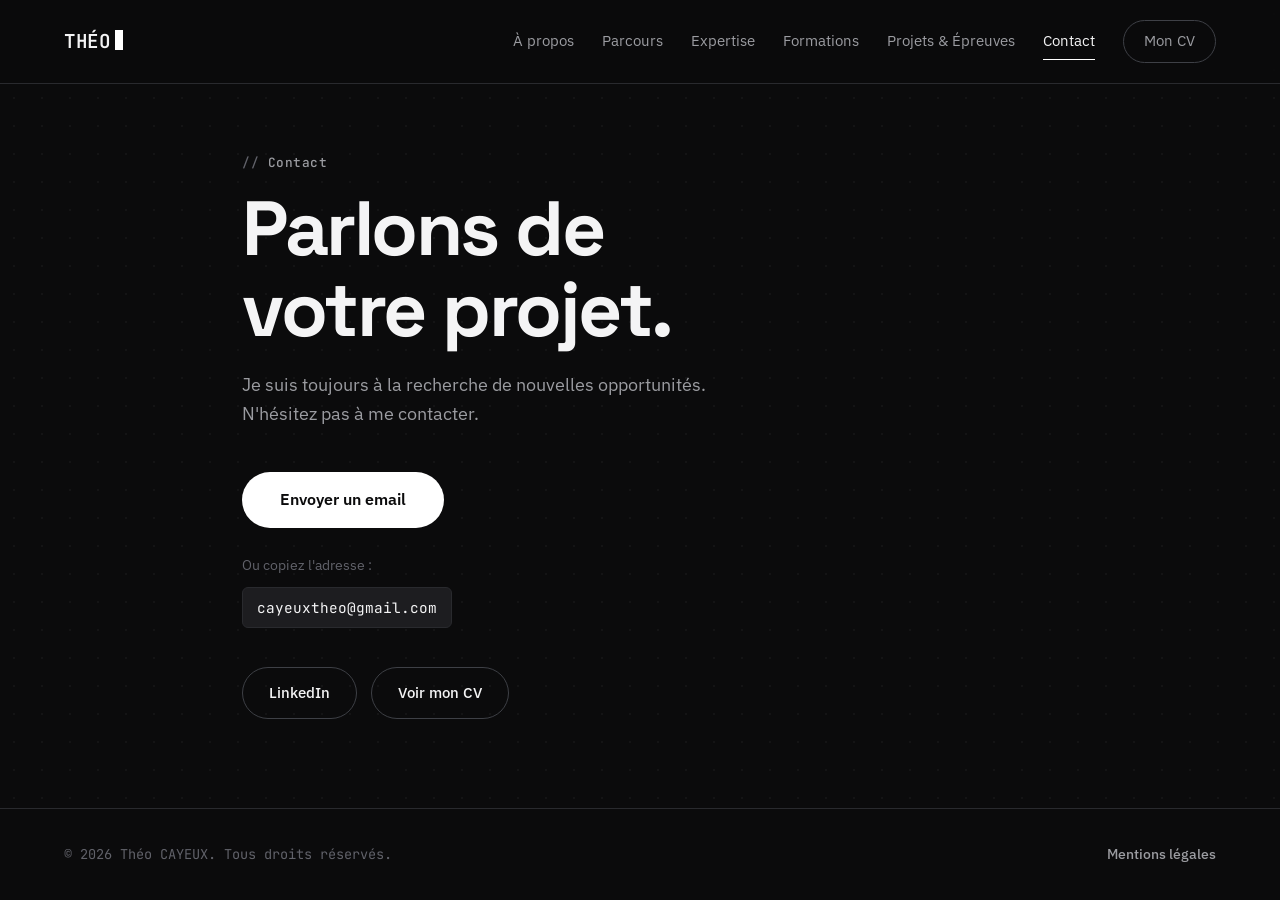
==== commit 9ec71425: "Add files via upload" ====
--- a/contact.html
+++ b/contact.html
@@ -4,26 +4,18 @@
     <meta charset="UTF-8">
     <meta name="viewport" content="width=device-width, initial-scale=1.0">
     <title>Contact | Théo Cayeux</title>
-    <link rel="icon" href="data:image/svg+xml,<svg xmlns=%22http://www.w3.org/2000/svg%22 viewBox=%220 0 100 100%22><text y=%22.9em%22 font-size=%2290%22>🛠️</text></svg>">
+    <link rel="icon" href="data:image/svg+xml,<svg xmlns=%22http://www.w3.org/2000/svg%22 viewBox=%220 0 100 100%22><rect width=%22100%22 height=%22100%22 rx=%2220%22 fill=%22%230B0B0C%22/><text x=%2250%22 y=%2272%22 font-size=%2260%22 font-family=%22monospace%22 fill=%22%23fff%22 text-anchor=%22middle%22>T</text></svg>">
     <link rel="stylesheet" href="style.css">
-    <link href="https://fonts.googleapis.com/css2?family=Inter:wght@300;400;600;700&display=swap" rel="stylesheet">
-    <style>
-        .page-flex-body {
-            min-height: 100vh;
-            min-height: 100dvh;
-            display: flex;
-            flex-direction: column;
-        }
-    </style>
+    <link rel="preconnect" href="https://fonts.googleapis.com">
+    <link rel="preconnect" href="https://fonts.gstatic.com" crossorigin>
+    <link href="https://fonts.googleapis.com/css2?family=IBM+Plex+Sans:wght@300;400;500;600&family=JetBrains+Mono:wght@400;500&family=Space+Grotesk:wght@500;600;700&display=swap" rel="stylesheet">
 </head>
 
 <body class="page-flex-body">
 
+    <nav class="navbar">
+        <div class="nav-logo"><a href="index.html">THÉO</a></div>
 
-
-    <nav class="navbar">
-        <div class="nav-logo"><a href="https://theocyx.com/index.html">THÉO.</a></div>
-        
         <button class="menu-toggle" aria-label="Ouvrir le menu" aria-expanded="false">
             <span></span>
             <span></span>
@@ -35,78 +27,82 @@
             <a href="index.html#experience">Parcours</a>
             <a href="index.html#competences">Expertise</a>
             <a href="index.html#formations">Formations</a>
-            <a href="projets.html">Projets & Épreuves</a>
+            <a href="projets.html">Projets &amp; Épreuves</a>
             <a href="contact.html">Contact</a>
             <a href="cv.html" class="nav-cta">Mon CV</a>
         </div>
     </nav>
+    <div class="nav-overlay"></div>
 
     <section class="contact-wrapper">
+        <span class="eyebrow reveal">Contact</span>
         <h1 class="contact-title reveal">Parlons de <br>votre projet.</h1>
-        
-        <p class="reveal" style="font-size: 1.2rem; color: var(--text-muted); max-width: 500px; margin-bottom: 50px;">
+
+        <p class="contact-lede reveal">
             Je suis toujours à la recherche de nouvelles opportunités. N'hésitez pas à me contacter.
         </p>
 
-        <a href="mailto:cayeuxtheo@gmail.com" class="btn-cta reveal-scale" style="font-size: 1.1rem; padding: 15px 40px;">
-            Envoyer un email
-        </a>
+        <a href="mailto:cayeuxtheo@gmail.com" class="btn-cta reveal-scale">Envoyer un email</a>
 
-        <div class="reveal" style="margin-top: 30px;">
-            <p style="color: var(--text-muted); font-size: 0.9rem;">Ou copiez l'adresse : <br> <span style="color: var(--accent-light); user-select: all;">cayeuxtheo@gmail.com</span></p>
+        <div class="contact-copy-row reveal">
+            <span class="contact-copy-label">Ou copiez l'adresse :</span>
+            <span class="email-box" style="user-select: all;">cayeuxtheo@gmail.com</span>
         </div>
 
         <div class="social-links reveal-stagger">
-            <a href="https://www.linkedin.com/in/theocayeux/" target="_blank" class="social-btn">LinkedIn</a>
+            <a href="https://www.linkedin.com/in/theocayeux/" target="_blank" rel="noopener" class="social-btn">LinkedIn</a>
             <a href="cv.html" class="social-btn">Voir mon CV</a>
         </div>
     </section>
+
     <footer class="footer">
         <div class="footer-content">
             <p>&copy; 2026 Théo CAYEUX. Tous droits réservés.</p>
-            <div class="footer-links">
-            </div>
-            <a href="#" class="btn-mentions" onclick="openModal(event)">Mentions Légales</a>
+            <div class="footer-links"></div>
+            <a href="#" class="btn-mentions" onclick="openModal(event)">Mentions légales</a>
         </div>
     </footer>
 
     <div id="modalMentions" class="modal">
         <div class="modal-content">
             <span class="close-btn" onclick="closeModal()">&times;</span>
-            
-            <h2>Mentions Légales</h2>
+
+            <h2>Mentions légales</h2>
 
             <div class="modal-body">
-                <h3>1. Informations éditeur</h3>
-                <p><strong>Théo CAYEUX</strong><br>
-                Étudiant BTS SIO Option SISR<br>
-                Lycée René Cassin, Strasbourg</p>
+                <h3>1. Éditeur du site</h3>
+                <p><strong>Théo CAYEUX</strong> — personne physique éditant un site personnel à caractère non commercial.<br>
+                Étudiant en formation Administrateur d'Infrastructures Sécurisées (AIS) au CCI Campus, en alternance chez SPL Grand Est mobilités.</p>
 
-                <h3>2. Hébergement</h3>
-                <p>Ce portfolio est hébergé sur <strong>GitHub Pages</strong>.<br>
-                GitHub Inc., 88 Market Street, San Francisco, CA 94105, USA.</p>
+                <h3>2. Directeur de la publication</h3>
+                <p>Théo CAYEUX</p>
 
                 <h3>3. Contact</h3>
                 <div class="email-box">
                     <a href="mailto:cayeuxtheo@gmail.com">cayeuxtheo@gmail.com</a>
                 </div>
 
-                <h3>4. Directeur de la publication</h3>
-                <p>Théo CAYEUX</p>
+                <h3>4. Hébergeur</h3>
+                <p><strong>GitHub, Inc.</strong> (service GitHub Pages)<br>
+                88 Colin P. Kelly Jr. Street, San Francisco, CA 94107, États-Unis<br>
+                Téléphone : +1 877 448 4820</p>
 
                 <h3>5. URL du site</h3>
-                <p><a href="https://theocyx.com" target="_blank">https://theocyx.com</a></p>
+                <p><a href="https://theocyx.com" target="_blank" rel="noopener">https://theocyx.com</a></p>
 
                 <h3>6. Propriété intellectuelle</h3>
-                <p>Tous les contenus de ce portfolio sont la propriété exclusive de Théo CAYEUX.</p>
+                <p>Sauf mention contraire, l'ensemble des contenus de ce portfolio (textes, images, code) est la propriété exclusive de Théo CAYEUX. Toute reproduction ou réutilisation, totale ou partielle, est interdite sans autorisation écrite préalable. Les marques, logos et documents de tiers éventuellement cités restent la propriété de leurs détenteurs respectifs.</p>
 
-                <h3>7. Données personnelles</h3>
-                <p>Aucune donnée personnelle n'est collectée.</p>
-				
-				<h3>8. Responsabilité</h3>
-                <p>Les liens externes ouvrant vers d'autres sites ne sont pas sous la responsabilité de l'auteur. Le contenu est mis à jour régulièrement mais l'auteur ne peut être tenu responsable d'éventuelles erreurs.</p>
+                <h3>7. Données personnelles et cookies</h3>
+                <p>Ce site ne comporte aucun formulaire, aucun cookie et aucun outil de mesure d'audience : l'éditeur ne collecte donc aucune donnée personnelle. L'hébergeur GitHub peut enregistrer des données de connexion (adresse IP, journaux techniques) pour assurer la sécurité et le bon fonctionnement du service. Conformément au RGPD, vous pouvez exercer vos droits d'accès, de rectification et d'effacement en écrivant à l'adresse e-mail ci-dessus.</p>
+
+                <h3>8. Responsabilité</h3>
+                <p>Les informations publiées sont fournies à titre indicatif et mises à jour régulièrement ; l'éditeur ne saurait être tenu responsable d'éventuelles erreurs ou omissions. Les sites tiers accessibles via des liens externes ne relèvent pas de la responsabilité de l'éditeur.</p>
+
+                <h3>9. Droit applicable</h3>
+                <p>Le présent site et les présentes mentions légales sont soumis au droit français.</p>
             </div>
-            
+
             <div class="modal-footer-text">
                 © 2026 Théo CAYEUX
             </div>
@@ -117,9 +113,3 @@
 
 </body>
 </html>
-
-
-
-
-
-
--- a/style.css
+++ b/style.css
@@ -1,26 +1,34 @@
 /* =========================================
-   LIGHT MINIMALIST PORTFOLIO — DRIBBBLE LAYOUT
-   Inspired by "Personal Portfolio Website Design"
+   PORTFOLIO — MONOCHROME / TERMINAL
+   Théo Cayeux — Administrateur d'Infrastructures Sécurisées
+   Palette strictement noir & blanc.
    ========================================= */
 
 /* ---- VARIABLES ---- */
 :root {
-    --bg-primary: #FFFFFF;
-    --bg-secondary: #F8F8F8;
-    --bg-inverse: #222222;
-    --border-subtle: #EAEAEA;
-    --text-primary: #222222;
-    --text-secondary: #7B7B7B;
-    --text-muted: #A0A0A0;
-    --text-inverse: #FFFFFF;
-    
+    --bg-void: #0B0B0C;
+    --bg-panel: #141416;
+    --bg-panel-raised: #1D1D20;
+    --border: #292A2E;
+    --border-strong: #3E4046;
+
+    --text-primary: #F4F4F5;
+    --text-secondary: #9B9CA1;
+    --text-muted: #61626A;
+    --text-inverse: #0B0B0C;
+
+    /* L'accent est le blanc pur : contraste, pas couleur. */
+    --accent: #FFFFFF;
+
     /* Typography */
-    --font-sans: 'Inter', -apple-system, BlinkMacSystemFont, "Segoe UI", Roboto, Helvetica, Arial, sans-serif;
-    
-    --navbar-height: 90px;
-    --radius-lg: 24px;
-    --radius: 12px;
-    --radius-sm: 8px;
+    --font-display: 'Space Grotesk', 'Segoe UI', sans-serif;
+    --font-body: 'IBM Plex Sans', -apple-system, BlinkMacSystemFont, "Segoe UI", Roboto, Helvetica, Arial, sans-serif;
+    --font-mono: 'JetBrains Mono', ui-monospace, SFMono-Regular, Menlo, Consolas, monospace;
+
+    --navbar-height: 84px;
+    --radius-lg: 18px;
+    --radius: 10px;
+    --radius-sm: 6px;
     --ease: cubic-bezier(0.25, 0.1, 0.25, 1);
     --transition: 0.3s var(--ease);
 }
@@ -40,10 +48,9 @@
 }
 
 /* =========================================
-   SCROLL REVEAL ANIMATION ENGINE
-   Elements start hidden/offset, then animate
-   in via the .in-view class (added by main.js
-   through an IntersectionObserver).
+   SCROLL REVEAL ENGINE
+   Les éléments démarrent masqués puis s'animent
+   via la classe .in-view ajoutée par main.js.
    ========================================= */
 .reveal {
     opacity: 0;
@@ -51,10 +58,7 @@
     transition: opacity 0.8s var(--ease), transform 0.8s var(--ease);
     will-change: opacity, transform;
 }
-.reveal.in-view {
-    opacity: 1;
-    transform: translateY(0);
-}
+.reveal.in-view { opacity: 1; transform: translateY(0); }
 
 .reveal-scale {
     opacity: 0;
@@ -62,10 +66,7 @@
     transition: opacity 0.8s var(--ease), transform 0.8s var(--ease);
     will-change: opacity, transform;
 }
-.reveal-scale.in-view {
-    opacity: 1;
-    transform: scale(1) translateY(0);
-}
+.reveal-scale.in-view { opacity: 1; transform: scale(1) translateY(0); }
 
 .reveal-left {
     opacity: 0;
@@ -81,10 +82,6 @@
 }
 .reveal-right.in-view { opacity: 1; transform: translateX(0); }
 
-/* Stagger: direct children fade/rise in sequence.
-   Delay is set inline (--stagger-delay) by main.js
-   based on child index, so any number of children
-   just works without manual nth-child rules. */
 .reveal-stagger > * {
     opacity: 0;
     transform: translateY(28px);
@@ -92,15 +89,12 @@
     transition-delay: var(--stagger-delay, 0s);
     will-change: opacity, transform;
 }
-.reveal-stagger.in-view > * {
-    opacity: 1;
-    transform: translateY(0);
-}
-
-/* Subtle continuous life: floating hero blob + logo hover */
+.reveal-stagger.in-view > * { opacity: 1; transform: translateY(0); }
+
+/* ---- KEYFRAMES ---- */
 @keyframes float {
     0%, 100% { transform: translateY(0); }
-    50% { transform: translateY(-14px); }
+    50% { transform: translateY(-10px); }
 }
 @keyframes fadeInDown {
     from { opacity: 0; transform: translateY(-16px); }
@@ -108,7 +102,15 @@
 }
 @keyframes pulseSoft {
     0%, 100% { opacity: 1; }
-    50% { opacity: 0.6; }
+    50% { opacity: 0.55; }
+}
+@keyframes blink {
+    0%, 100% { opacity: 1; }
+    50% { opacity: 0; }
+}
+@keyframes pulseDot {
+    0%, 100% { opacity: 1; }
+    50% { opacity: 0.25; }
 }
 
 .navbar { animation: fadeInDown 0.6s var(--ease); }
@@ -118,25 +120,54 @@
     animation: pulseSoft 2.4s ease-in-out infinite;
 }
 
-/* Progress bar filled by main.js on scroll */
 .scroll-progress {
     position: fixed;
     top: 0;
     left: 0;
-    height: 3px;
+    height: 2px;
     width: 0%;
-    background-color: var(--bg-inverse);
+    background-color: var(--accent);
     z-index: 1100;
     transition: width 0.1s linear;
 }
 
+/* ---- TRANSITION DE PAGE ----
+   Rideau qui remonte avant de quitter la page,
+   puis fondu du contenu à l'arrivée. */
+.page-transition {
+    position: fixed;
+    inset: 0;
+    z-index: 2000;
+    pointer-events: none;
+    background-color: var(--bg-void);
+    background-image: radial-gradient(circle, rgba(255, 255, 255, 0.035) 1px, transparent 1px);
+    background-size: 28px 28px;
+    opacity: 0;
+    transform: translateY(100%);
+    transition: transform 0.42s var(--ease), opacity 0.42s var(--ease);
+    will-change: transform, opacity;
+}
+.page-transition.is-active {
+    opacity: 1;
+    transform: translateY(0);
+    pointer-events: auto;
+}
+
+@keyframes pageIn {
+    from { opacity: 0; }
+    to { opacity: 1; }
+}
+body { animation: pageIn 0.45s var(--ease); }
+
 /* ---- RESET ---- */
 * { margin: 0; padding: 0; box-sizing: border-box; }
 
 body {
-    background-color: var(--bg-primary);
-    color: var(--text-primary);
-    font-family: var(--font-sans);
+    background-color: var(--bg-void);
+    background-image: radial-gradient(circle, rgba(255, 255, 255, 0.035) 1px, transparent 1px);
+    background-size: 28px 28px;
+    color: var(--text-primary);
+    font-family: var(--font-body);
     line-height: 1.6;
     overflow-x: clip;
     -webkit-font-smoothing: antialiased;
@@ -145,6 +176,29 @@
 
 a { text-decoration: none; color: inherit; transition: color var(--transition); }
 ul { list-style: none; }
+
+.page-flex-body {
+    min-height: 100vh;
+    min-height: 100dvh;
+    display: flex;
+    flex-direction: column;
+    margin: 0;
+}
+
+::selection { background: var(--accent); color: var(--text-inverse); }
+
+::-webkit-scrollbar { width: 10px; }
+::-webkit-scrollbar-track { background: var(--bg-void); }
+::-webkit-scrollbar-thumb { background: var(--border-strong); border-radius: 6px; }
+::-webkit-scrollbar-thumb:hover { background: var(--text-muted); }
+
+a:focus-visible, button:focus-visible, [tabindex]:focus-visible {
+    outline: 2px solid var(--accent);
+    outline-offset: 3px;
+    border-radius: 4px;
+}
+
+h1, h2, h3 { font-family: var(--font-display); }
 
 /* =========================================
    NAVIGATION
@@ -158,258 +212,417 @@
     display: flex;
     justify-content: space-between;
     align-items: center;
-    background: rgba(255, 255, 255, 0.95);
-    backdrop-filter: blur(10px);
-    -webkit-backdrop-filter: blur(10px);
-    z-index: 1000;
+    background: rgba(11, 11, 12, 0.78);
+    backdrop-filter: blur(14px);
+    -webkit-backdrop-filter: blur(14px);
+    border-bottom: 1px solid var(--border);
+    z-index: 1200;
+    transition: box-shadow var(--transition), border-color var(--transition);
+}
+.navbar.navbar--scrolled {
+    border-bottom-color: var(--border-strong);
+    box-shadow: 0 8px 24px rgba(0, 0, 0, 0.5);
 }
 
 .nav-logo {
+    font-family: var(--font-mono);
     font-weight: 600;
-    font-size: 1.4rem;
-    letter-spacing: -1px;
-}
-
-.nav-links {
+    font-size: 1.2rem;
+    letter-spacing: -0.5px;
+    color: var(--text-primary);
+}
+.nav-logo a::after {
+    content: '';
+    display: inline-block;
+    width: 8px;
+    height: 1.05em;
+    margin-left: 5px;
+    background: var(--accent);
+    vertical-align: -2px;
+    animation: blink 1.1s steps(1) infinite;
+}
+
+.nav-links { display: flex; align-items: center; }
+
+.nav-links a {
+    margin-left: 28px;
+    color: var(--text-secondary);
+    font-size: 0.94rem;
+    font-weight: 400;
+}
+.nav-links a:hover { color: var(--text-primary); }
+
+/* Soulignement animé : entre par la gauche, sort par la droite.
+   .is-active est posé par main.js (page courante + section visible). */
+.nav-links a:not(.nav-cta) { position: relative; }
+.nav-links a:not(.nav-cta)::after {
+    content: '';
+    position: absolute;
+    left: 0;
+    bottom: -6px;
+    width: 100%;
+    height: 1px;
+    background: var(--accent);
+    transform: scaleX(0);
+    transform-origin: right center;
+    transition: transform 0.4s var(--ease);
+}
+.nav-links a:not(.nav-cta):hover::after,
+.nav-links a:not(.nav-cta).is-active::after {
+    transform: scaleX(1);
+    transform-origin: left center;
+}
+.nav-links a.is-active { color: var(--text-primary); }
+
+/* Retour tactile au clic */
+@keyframes navTap {
+    0%   { transform: scale(1); }
+    40%  { transform: scale(0.93); }
+    100% { transform: scale(1); }
+}
+.nav-links a.is-tapped { animation: navTap 0.38s var(--ease); }
+
+/* Section d'arrivée : liseré qui s'allume une fois le scroll terminé */
+@keyframes targetGlow {
+    0%   { box-shadow: inset 0 0 0 1px rgba(255, 255, 255, 0); }
+    30%  { box-shadow: inset 0 0 0 1px rgba(255, 255, 255, 0.16); }
+    100% { box-shadow: inset 0 0 0 1px rgba(255, 255, 255, 0); }
+}
+.nav-flash { animation: targetGlow 1.1s var(--ease); }
+
+.nav-cta {
+    margin-left: 28px;
+    font-weight: 600;
+    font-size: 0.88rem;
+    color: var(--text-primary);
+    border: 1px solid var(--border-strong);
+    border-radius: 50px;
+    padding: 8px 20px;
+    transition: background-color var(--transition), color var(--transition), border-color var(--transition);
+}
+.nav-cta:hover {
+    background-color: var(--accent);
+    color: var(--text-inverse);
+    border-color: var(--accent);
+}
+
+.menu-toggle {
+    display: none;
+    flex-direction: column;
+    justify-content: center;
+    gap: 5px;
+    width: 32px;
+    height: 32px;
+    background: none;
+    border: none;
+    cursor: pointer;
+    padding: 4px;
+    z-index: 1300;
+}
+.menu-toggle span {
+    display: block;
+    width: 100%;
+    height: 2px;
+    background: var(--text-primary);
+    border-radius: 2px;
+    transition: transform 0.3s var(--ease), opacity 0.3s var(--ease);
+}
+.menu-toggle.active span:nth-child(1) { transform: translateY(7px) rotate(45deg); }
+.menu-toggle.active span:nth-child(2) { opacity: 0; }
+.menu-toggle.active span:nth-child(3) { transform: translateY(-7px) rotate(-45deg); }
+
+.nav-overlay {
+    position: fixed;
+    inset: 0;
+    background: rgba(0, 0, 0, 0.65);
+    opacity: 0;
+    visibility: hidden;
+    transition: opacity 0.3s var(--ease), visibility 0.3s;
+    z-index: 1100;
+}
+.nav-overlay.active { opacity: 1; visibility: visible; }
+
+body.menu-open { overflow: hidden; }
+
+/* =========================================
+   HERO
+   Rappel de la bannière : plans sombres facettés
+   ========================================= */
+.hero {
+    position: relative;
+    overflow: hidden;
+    min-height: 100vh;
+    padding: calc(var(--navbar-height) + 40px) 5% 40px;
     display: flex;
     align-items: center;
-}
-
-.nav-links a {
-    margin-left: 32px;
-    color: var(--text-secondary);
-    font-size: 0.95rem;
-    font-weight: 500;
-}
-.nav-links a:hover { color: var(--text-primary); }
-
-.nav-cta {
-    margin-left: 40px;
-    font-weight: 600;
-    font-size: 0.95rem;
-    color: var(--text-primary);
-    border-bottom: 1px solid var(--text-primary);
-    padding-bottom: 2px;
-}
-
-/* =========================================
-   HERO SECTION
-   ========================================= */
-.hero {
-    min-height: 100vh;
-    padding: calc(var(--navbar-height) + 40px) 5% 0;
-    display: flex;
-    align-items: flex-end; /* Align bottom to let image sit on bottom edge */
-    background-color: var(--bg-secondary);
+    background-color: var(--bg-void);
+}
+.hero::before,
+.hero::after {
+    content: '';
+    position: absolute;
+    pointer-events: none;
+}
+.hero::before {
+    top: -20%;
+    right: -10%;
+    width: 70vw;
+    height: 130%;
+    background: linear-gradient(200deg, #1C1C1F 0%, #141416 45%, transparent 46%),
+                linear-gradient(150deg, transparent 55%, #17171A 56%, #0F0F11 100%);
+    transform: skewX(-8deg);
+    opacity: 0.9;
+}
+.hero::after {
+    top: 0;
+    left: 0;
+    right: 0;
+    bottom: 0;
+    background: linear-gradient(90deg, var(--bg-void) 12%, transparent 60%);
 }
 
 .hero-split {
+    position: relative;
+    z-index: 2;
     display: flex;
     width: 100%;
     max-width: 1400px;
     margin: 0 auto;
     justify-content: space-between;
     align-items: center;
-}
-
-.hero-left {
-    flex: 1;
-    padding-bottom: 60px;
-}
-
-.hero-stats {
-    display: flex;
-    gap: 40px;
-    margin-bottom: 60px;
-}
-
-.stat {
-    display: flex;
-    flex-direction: column;
-}
+    gap: 48px;
+}
+
+.hero-left { flex: 1; min-width: 0; }
+
+.hero-stats { display: flex; gap: 40px; margin-bottom: 46px; }
+
+.stat { display: flex; flex-direction: column; }
 
 .stat-value {
-    font-size: 2.2rem;
-    font-weight: 300;
+    font-family: var(--font-display);
+    font-size: 2.1rem;
+    font-weight: 600;
     color: var(--text-primary);
     line-height: 1.2;
-}
+    transition: color var(--transition);
+}
+.stat:hover .stat-value { color: var(--text-secondary); }
 
 .stat-label {
-    font-size: 0.85rem;
-    color: var(--text-secondary);
+    font-family: var(--font-mono);
+    font-size: 0.75rem;
+    color: var(--text-muted);
     text-transform: uppercase;
     letter-spacing: 0.5px;
+    line-height: 1.5;
 }
 
 .hero-left h1 {
-    font-size: clamp(4rem, 10vw, 8rem);
-    font-weight: 300;
-    letter-spacing: -4px;
-    line-height: 1;
-    margin-bottom: 20px;
+    font-size: clamp(3.4rem, 8.5vw, 6.5rem);
+    font-weight: 700;
+    letter-spacing: -3px;
+    line-height: 0.98;
+    margin-bottom: 22px;
     color: var(--text-primary);
 }
 
 .hero-left p {
-    font-size: 1.1rem;
+    font-size: 1.08rem;
     color: var(--text-secondary);
-    max-width: 400px;
-    margin-bottom: 60px;
-}
-.hero-left p strong {
-    color: var(--text-primary);
-    font-weight: 500;
-}
+    max-width: 430px;
+    margin-bottom: 46px;
+}
+.hero-left p strong { color: var(--text-primary); font-weight: 600; }
 
 .scroll-down-link {
-    font-size: 0.9rem;
+    font-family: var(--font-mono);
+    font-size: 0.82rem;
     font-weight: 500;
     color: var(--text-secondary);
     text-transform: uppercase;
     letter-spacing: 1px;
-}
+    border-bottom: 1px solid var(--border-strong);
+    padding-bottom: 4px;
+}
+.scroll-down-link:hover { color: var(--text-primary); }
 
 .hero-right {
     flex: 1;
     display: flex;
-    justify-content: flex-end;
-    align-items: flex-end;
-}
-
-.profile-placeholder {
+    justify-content: center;
+    align-items: center;
+    min-width: 0;
+}
+
+/* --- Signature : fenêtre terminal --- */
+.hero-terminal {
     width: 100%;
-    max-width: 600px;
-    height: 700px;
-    background-color: #E8E8E8;
-    border-radius: 20px 20px 0 0; /* Rounded top, flat bottom */
+    max-width: 470px;
+    background: #08080A;
+    border: 1px solid var(--border);
+    border-radius: var(--radius-lg);
+    box-shadow: 0 30px 70px rgba(0, 0, 0, 0.65);
+    overflow: hidden;
+    animation: float 7s ease-in-out infinite;
+}
+
+.term-bar {
     display: flex;
     align-items: center;
-    justify-content: center;
-    color: var(--text-secondary);
-    font-size: 1.2rem;
-    background-image: url('https://images.unsplash.com/photo-1507003211169-0a1dd7228f2d?ixlib=rb-4.0.3&auto=format&fit=crop&w=800&q=80');
-    background-size: cover;
-    background-position: center;
-    animation: float 6s ease-in-out infinite;
-}
-
-.stat-value {
-    transition: color var(--transition);
-}
-.stat:hover .stat-value {
-    color: var(--text-secondary);
-}
-
-/* =========================================
-   ABOUT ME
-   ========================================= */
-.about-section {
-    padding: 120px 5%;
-    max-width: 1400px;
-    margin: 0 auto;
-}
-
-.about-grid {
-    display: grid;
-    grid-template-columns: 1fr 1fr;
-    gap: 60px;
-    align-items: center;
-}
-
-.about-text h2 {
-    font-size: 2.5rem;
-    font-weight: 400;
-    margin-bottom: 24px;
-    letter-spacing: -1px;
-}
-
-.about-text p {
-    font-size: 1.15rem;
-    color: var(--text-secondary);
-    line-height: 1.8;
-}
-
-.about-visuals {
-    display: flex;
-    gap: 20px;
-}
+    gap: 8px;
+    padding: 13px 16px;
+    background: var(--bg-panel-raised);
+    border-bottom: 1px solid var(--border);
+}
+.term-dot { width: 10px; height: 10px; border-radius: 50%; background: var(--border-strong); }
+.term-dot--1 { background: #5A5C63; }
+.term-dot--2 { background: #43454B; }
+.term-dot--3 { background: #303237; }
+.term-path {
+    margin-left: 10px;
+    font-family: var(--font-mono);
+    font-size: 0.76rem;
+    color: var(--text-muted);
+}
+
+.term-body {
+    padding: 22px 22px 26px;
+    font-family: var(--font-mono);
+    font-size: 0.87rem;
+    line-height: 1.95;
+    min-height: 230px;
+}
+.term-line { color: var(--text-secondary); white-space: pre-wrap; word-break: break-word; }
+.term-prompt { color: var(--text-muted); margin-right: 6px; }
+.term-cmd { color: var(--text-primary); font-weight: 500; }
+.term-out { color: var(--text-secondary); }
+.term-out strong { color: var(--text-primary); font-weight: 500; }
+.term-cursor {
+    display: inline-block;
+    width: 8px;
+    height: 1em;
+    background: var(--accent);
+    vertical-align: -2px;
+    animation: blink 1s steps(1) infinite;
+}
+
+/* =========================================
+   À PROPOS
+   ========================================= */
+.about-section { padding: 110px 5%; max-width: 1400px; margin: 0 auto; }
+
+.about-grid { display: grid; grid-template-columns: 1fr 1fr; gap: 60px; align-items: center; }
+
+.about-text h2 { font-size: 2.4rem; font-weight: 600; margin-bottom: 22px; letter-spacing: -1px; }
+.about-text p { font-size: 1.08rem; color: var(--text-secondary); line-height: 1.85; }
+.about-text strong { color: var(--text-primary); font-weight: 600; }
+
+.about-visuals { display: flex; gap: 18px; }
 
 .about-card {
-    background: var(--bg-secondary);
-    padding: 40px;
+    background: var(--bg-panel);
+    border: 1px solid var(--border);
+    padding: 36px;
     border-radius: var(--radius-lg);
     flex: 1;
     display: flex;
     flex-direction: column;
     justify-content: center;
-    transition: transform var(--transition), box-shadow var(--transition);
+    transition: transform var(--transition), box-shadow var(--transition), border-color var(--transition);
 }
 .about-card:hover {
     transform: translateY(-6px);
-    box-shadow: 0 16px 40px rgba(0,0,0,0.08);
-}
-
+    border-color: var(--border-strong);
+    box-shadow: 0 20px 45px rgba(0,0,0,0.5);
+}
+.about-card p { color: var(--text-secondary); font-size: 0.98rem; }
+
+/* Carte inversée : noir sur blanc, écho direct à la bannière */
 .about-card.dark {
-    background: var(--bg-inverse);
+    background: var(--accent);
+    border-color: var(--accent);
     color: var(--text-inverse);
 }
-.about-card.dark p { color: var(--text-muted); }
+.about-card.dark p { color: #2A2A2E; }
 
 .large-number {
-    font-size: 4rem;
-    font-weight: 300;
+    font-family: var(--font-display);
+    font-size: 3.4rem;
+    font-weight: 700;
     line-height: 1;
-    margin-bottom: 16px;
+    margin-bottom: 14px;
     letter-spacing: -2px;
-}
-
-/* =========================================
-   EXPERIENCE LIST (Explore Journey)
-   ========================================= */
-.experience-section {
-    padding: 100px 5%;
-    max-width: 1400px;
-    margin: 0 auto;
-}
-
-.section-header {
-    margin-bottom: 60px;
-}
+    color: var(--text-primary);
+}
+
+/* =========================================
+   PARCOURS — TIMELINE
+   ========================================= */
+.experience-section { padding: 100px 5%; max-width: 1400px; margin: 0 auto; }
+
+.section-header { margin-bottom: 56px; }
 .section-header.center { text-align: center; }
 
 .eyebrow {
-    font-size: 0.85rem;
-    font-weight: 600;
-    text-transform: uppercase;
-    letter-spacing: 2px;
+    font-family: var(--font-mono);
+    font-size: 0.8rem;
+    font-weight: 500;
+    letter-spacing: 0.5px;
     color: var(--text-secondary);
     display: block;
-    margin-bottom: 12px;
-}
-
-.section-header h2 {
-    font-size: 3rem;
-    font-weight: 400;
-    letter-spacing: -1.5px;
-}
+    margin-bottom: 14px;
+}
+.eyebrow::before { content: '// '; color: var(--text-muted); }
+
+.section-header h2 { font-size: 2.7rem; font-weight: 600; letter-spacing: -1.5px; }
 
 .experience-list {
     display: flex;
     flex-direction: column;
+    position: relative;
+    padding-left: 34px;
+}
+.experience-list::before {
+    content: '';
+    position: absolute;
+    left: 8px;
+    top: 8px;
+    bottom: 8px;
+    width: 1px;
+    background: var(--border-strong);
 }
 
 .exp-row {
+    position: relative;
     display: grid;
     grid-template-columns: 2fr 2fr 1fr;
     align-items: center;
-    padding: 40px 0;
-    border-bottom: 1px solid var(--border-subtle);
+    padding: 34px 0;
+    border-bottom: 1px solid var(--border);
     transition: background-color var(--transition);
 }
+.exp-row::before {
+    content: '';
+    position: absolute;
+    left: -31px;
+    top: 50%;
+    transform: translateY(-50%);
+    width: 9px;
+    height: 9px;
+    border-radius: 50%;
+    background: var(--bg-void);
+    border: 1px solid var(--text-muted);
+    transition: background-color var(--transition), border-color var(--transition), box-shadow var(--transition);
+}
+.exp-row:hover::before {
+    border-color: var(--accent);
+    background: var(--accent);
+    box-shadow: 0 0 0 4px rgba(255, 255, 255, 0.1);
+}
 
 .exp-row:hover {
-    background-color: var(--bg-secondary);
+    background-color: var(--bg-panel);
     padding-left: 20px;
     padding-right: 20px;
     margin-left: -20px;
@@ -418,316 +631,235 @@
     border-bottom-color: transparent;
 }
 
-.exp-role h3 {
-    font-size: 1.4rem;
-    font-weight: 500;
-    margin-bottom: 8px;
-    color: var(--text-primary);
-}
-
-.exp-role p {
-    font-size: 0.95rem;
-    color: var(--text-secondary);
-}
-
-.exp-company p {
-    font-size: 1.1rem;
-    font-weight: 500;
-    color: var(--text-primary);
-    margin-bottom: 4px;
-}
-
-.exp-company span {
-    font-size: 0.95rem;
-    color: var(--text-secondary);
-}
-
-.exp-badge {
-    text-align: right;
-}
+.exp-role h3 { font-size: 1.25rem; font-weight: 600; margin-bottom: 8px; color: var(--text-primary); }
+.exp-role p { font-family: var(--font-mono); font-size: 0.82rem; color: var(--text-muted); }
+
+.exp-company p { font-size: 1.02rem; font-weight: 500; color: var(--text-primary); margin-bottom: 4px; }
+.exp-company span { font-size: 0.9rem; color: var(--text-secondary); }
+
+.exp-badge { text-align: right; }
 
 .badge {
-    display: inline-block;
-    padding: 8px 16px;
+    display: inline-flex;
+    align-items: center;
+    gap: 7px;
+    padding: 6px 15px;
     border-radius: 50px;
-    font-size: 0.8rem;
+    font-family: var(--font-mono);
+    font-size: 0.72rem;
     font-weight: 500;
     text-transform: uppercase;
     letter-spacing: 1px;
-    background-color: var(--bg-secondary);
-    color: var(--text-primary);
-    border: 1px solid var(--border-subtle);
-}
-
-.badge.dark {
-    background-color: var(--bg-inverse);
+    border: 1px solid var(--border-strong);
+    background: transparent;
+    color: var(--text-secondary);
+}
+.badge::before {
+    content: '';
+    width: 5px;
+    height: 5px;
+    border-radius: 50%;
+    background: currentColor;
+    flex-shrink: 0;
+}
+
+/* En cours / à venir : plein blanc, la seule chose qui "brille" */
+.badge--current {
+    background: var(--accent);
+    border-color: var(--accent);
     color: var(--text-inverse);
-    border-color: var(--bg-inverse);
-}
-
-/* =========================================
-   LATEST WORKS (Competences)
-   ========================================= */
-.competences-section {
-    padding: 100px 5%;
+}
+.badge--current::before { animation: pulseDot 1.8s ease-in-out infinite; }
+
+/* Terminé : contour discret */
+.badge--past { color: var(--text-muted); border-color: var(--border); }
+
+/* =========================================
+   COMPÉTENCES
+   ========================================= */
+.competences-section { padding: 100px 5%; max-width: 1400px; margin: 0 auto; }
+
+.works-grid { display: grid; grid-template-columns: repeat(3, 1fr); gap: 30px; }
+
+.work-card { display: flex; flex-direction: column; }
+
+.work-visual {
+    height: 320px;
+    border-radius: var(--radius-lg);
+    margin-bottom: 22px;
+    display: flex;
+    align-items: center;
+    justify-content: center;
+    border: 1px solid var(--border);
+    color: var(--text-primary);
+    background: var(--bg-panel);
+    transition: transform var(--transition), border-color var(--transition), background-color var(--transition);
+}
+.work-visual svg { width: 64px; height: 64px; }
+.work-card:hover .work-visual {
+    transform: translateY(-5px);
+    border-color: var(--border-strong);
+    background: var(--bg-panel-raised);
+}
+
+/* Dégradé de gris pour différencier les trois domaines */
+.work-visual--1 { background: #17171A; }
+.work-visual--2 { background: #131316; }
+.work-visual--3 { background: #0F0F12; }
+
+.work-info h3 { font-size: 1.12rem; font-weight: 600; margin-bottom: 8px; }
+.work-info p { font-family: var(--font-mono); font-size: 0.85rem; color: var(--text-secondary); }
+
+/* =========================================
+   FORMATIONS
+   ========================================= */
+.insights-section { padding: 100px 5%; max-width: 1400px; margin: 0 auto; }
+
+.insights-grid { display: grid; grid-template-columns: repeat(3, 1fr); gap: 30px; }
+
+.insight-card {
+    background-color: var(--bg-panel);
+    border: 1px solid var(--border);
+    padding: 26px;
+    border-radius: var(--radius-lg);
+    transition: transform var(--transition), box-shadow var(--transition), border-color var(--transition);
+}
+.insight-card:hover {
+    transform: translateY(-6px);
+    border-color: var(--border-strong);
+    box-shadow: 0 20px 45px rgba(0,0,0,0.45);
+}
+.insight-card .badge { margin-bottom: 18px; }
+.insight-card h3 { font-size: 1.22rem; font-weight: 600; margin-bottom: 12px; line-height: 1.4; }
+.insight-card p { font-size: 0.92rem; color: var(--text-secondary); }
+.insight-card p strong { color: var(--text-primary); }
+
+/* =========================================
+   CERTIFICATIONS
+   ========================================= */
+.certifications-section { padding: 70px 5% 100px; max-width: 1400px; margin: 0 auto; }
+
+.cert-grid { display: grid; grid-template-columns: repeat(2, 1fr); gap: 16px; }
+
+.cert-card {
+    display: flex;
+    align-items: center;
+    gap: 20px;
+    padding: 20px 24px;
+    background-color: var(--bg-panel);
+    border-radius: var(--radius-lg);
+    border: 1px solid var(--border);
+    transition: transform var(--transition), box-shadow var(--transition), border-color var(--transition);
+}
+.cert-card:hover {
+    transform: translateY(-4px);
+    box-shadow: 0 16px 36px rgba(0,0,0,0.45);
+    border-color: var(--border-strong);
+}
+
+.cert-logo {
+    width: 48px;
+    height: 48px;
+    border-radius: var(--radius);
+    display: flex;
+    align-items: center;
+    justify-content: center;
+    flex-shrink: 0;
+    background: rgba(255, 255, 255, 0.06);
+    color: var(--text-primary);
+    border: 1px solid var(--border);
+}
+.cert-logo svg { width: 22px; height: 22px; }
+
+.cert-info { display: flex; flex-direction: column; gap: 4px; }
+
+.cert-issuer {
+    font-family: var(--font-mono);
+    font-size: 0.7rem;
+    font-weight: 500;
+    text-transform: uppercase;
+    letter-spacing: 1.5px;
+    color: var(--text-muted);
+}
+.cert-info h3 { font-size: 0.96rem; font-weight: 500; color: var(--text-primary); line-height: 1.4; }
+
+@media (max-width: 768px) { .cert-grid { grid-template-columns: 1fr; } }
+
+/* =========================================
+   BANDEAU CONTACT + FOOTER
+   ========================================= */
+.contact-banner {
+    padding: 110px 5%;
+    text-align: center;
+    background-color: var(--bg-panel);
+    border-top: 1px solid var(--border);
+    border-bottom: 1px solid var(--border);
+}
+.contact-banner h2 { font-size: clamp(2.3rem, 5vw, 3.5rem); font-weight: 600; letter-spacing: -1.5px; margin-bottom: 20px; }
+.contact-banner p { font-size: 1.08rem; color: var(--text-secondary); margin-bottom: 36px; }
+
+.btn-cta {
+    display: inline-block;
+    padding: 15px 38px;
+    background-color: var(--accent);
+    color: var(--text-inverse) !important;
+    border-radius: 50px;
+    font-weight: 600;
+    transition: transform var(--transition), box-shadow var(--transition), background-color var(--transition);
+}
+.btn-cta:hover {
+    background-color: #E4E4E7;
+    transform: translateY(-3px);
+    box-shadow: 0 14px 28px rgba(0, 0, 0, 0.5);
+}
+.btn-cta:active { transform: translateY(-1px); }
+
+.footer { background-color: var(--bg-void); padding: 34px 5%; border-top: 1px solid var(--border); }
+.footer-content {
     max-width: 1400px;
     margin: 0 auto;
-}
-
-.works-grid {
-    display: grid;
-    grid-template-columns: repeat(3, 1fr);
-    gap: 40px;
-}
-
-.work-card {
-    display: flex;
-    flex-direction: column;
-}
-
-.work-visual {
-    height: 400px;
-    border-radius: var(--radius-lg);
-    margin-bottom: 24px;
     display: flex;
     align-items: center;
-    justify-content: center;
-    font-size: 5rem;
-    transition: transform var(--transition), font-size var(--transition);
-}
-.work-card:hover .work-visual {
-    transform: scale(1.03);
-    font-size: 5.4rem;
-}
-
-.work-info h3 {
-    font-size: 1.2rem;
+    justify-content: space-between;
+    flex-wrap: wrap;
+    gap: 16px;
+}
+.footer-content p { color: var(--text-muted); font-size: 0.85rem; font-family: var(--font-mono); }
+.footer-links { display: flex; gap: 20px; }
+
+.btn-mentions {
+    color: var(--text-secondary);
+    font-size: 0.86rem;
     font-weight: 500;
-    margin-bottom: 8px;
-}
-
-.work-info p {
-    font-size: 0.95rem;
-    color: var(--text-secondary);
-}
-
-/* =========================================
-   INSIGHTS & TRENDS (Formations)
-   ========================================= */
-.insights-section {
-    padding: 100px 5%;
-    max-width: 1400px;
-    margin: 0 auto;
-}
-
-.insights-grid {
-    display: grid;
-    grid-template-columns: repeat(3, 1fr);
-    gap: 40px;
-}
-
-.insight-card {
-    background-color: var(--bg-primary);
-    padding: 24px;
-    border-radius: var(--radius-lg);
-    transition: transform var(--transition), box-shadow var(--transition), background-color var(--transition);
-}
-.insight-card:hover {
-    transform: translateY(-6px);
-    background-color: var(--bg-secondary);
-    box-shadow: 0 16px 40px rgba(0,0,0,0.06);
-}
-
-.insight-card .badge {
-    margin-bottom: 20px;
-    background-color: var(--text-primary);
-    color: var(--text-inverse);
-    border-color: var(--text-primary);
-}
-
-.insight-card .badge.dark {
-    background-color: var(--bg-primary);
-    color: var(--text-primary);
-    border-color: var(--border-subtle);
-}
-
-.insight-card h3 {
-    font-size: 1.3rem;
-    font-weight: 500;
-    margin-bottom: 12px;
-    line-height: 1.4;
-}
-
-.insight-card p {
-    font-size: 0.95rem;
-    color: var(--text-secondary);
-}
-
-/* =========================================
-   CERTIFICATIONS SECTION
-   ========================================= */
-.certifications-section {
-    padding: 80px 5% 100px;
-    max-width: 1400px;
-    margin: 0 auto;
-}
-
-.cert-grid {
-    display: grid;
-    grid-template-columns: repeat(2, 1fr);
-    gap: 20px;
-}
-
-.cert-card {
-    display: flex;
-    align-items: center;
-    gap: 20px;
-    padding: 24px 28px;
-    background-color: var(--bg-secondary);
-    border-radius: var(--radius-lg);
-    border: 1px solid var(--border-subtle);
-    transition: transform var(--transition), box-shadow var(--transition), border-color var(--transition);
-}
-.cert-card:hover {
-    transform: translateY(-4px);
-    box-shadow: 0 12px 32px rgba(0,0,0,0.07);
-    border-color: var(--text-primary);
-}
-
-.cert-logo {
-    width: 52px;
-    height: 52px;
-    border-radius: var(--radius);
-    display: flex;
-    align-items: center;
-    justify-content: center;
-    font-size: 1.6rem;
-    flex-shrink: 0;
-}
-.cert-logo.cisco  { background-color: #E8F0FE; }
-.cert-logo.storm  { background-color: #FDECEA; }
-.cert-logo.google { background-color: #FFF3E0; }
-.cert-logo.cnil   { background-color: #E8F5E9; }
-.cert-logo.anssi  { background-color: #F3E5F5; }
-.cert-logo.pix    { background-color: #FFFDE7; }
-
-.cert-info {
-    display: flex;
-    flex-direction: column;
-    gap: 4px;
-}
-
-.cert-issuer {
-    font-size: 0.78rem;
-    font-weight: 600;
-    text-transform: uppercase;
-    letter-spacing: 1.5px;
-    color: var(--text-secondary);
-}
-
-.cert-info h3 {
-    font-size: 1rem;
-    font-weight: 500;
-    color: var(--text-primary);
-    line-height: 1.4;
-}
-
-@media (max-width: 768px) {
-    .cert-grid { grid-template-columns: 1fr; }
-}
-
-/* =========================================
-   FOOTER HUGE
-   ========================================= */
-.contact-banner {
-    padding: 120px 5%;
-    text-align: center;
-    background-color: var(--bg-secondary);
-}
-
-.contact-banner h2 {
-    font-size: clamp(2.5rem, 5vw, 4rem);
-    font-weight: 300;
-    letter-spacing: -1.5px;
-    margin-bottom: 20px;
-}
-
-.contact-banner p {
-    font-size: 1.15rem;
-    color: var(--text-secondary);
-    margin-bottom: 40px;
-}
-
-.btn-cta {
+    border-bottom: 1px solid transparent;
+    transition: color var(--transition), border-color var(--transition);
+}
+.btn-mentions:hover { color: var(--text-primary); border-color: var(--text-primary); }
+
+.email-box {
     display: inline-block;
-    padding: 16px 40px;
-    background-color: var(--bg-inverse);
-    color: var(--text-inverse) !important;
-    border-radius: 50px;
-    font-weight: 500;
-    transition: background-color var(--transition), transform var(--transition), box-shadow var(--transition);
-}
-.btn-cta:hover {
-    background-color: #000;
-    transform: translateY(-3px);
-    box-shadow: 0 12px 24px rgba(0,0,0,0.18);
-}
-.btn-cta:active { transform: translateY(-1px); }
-
-.footer-huge {
-    background-color: var(--bg-inverse);
-    color: var(--text-inverse);
-    padding: 100px 5% 60px;
-}
-
-.footer-top {
-    display: flex;
-    flex-direction: column;
-    align-items: center;
-    gap: 40px;
-}
-
-.footer-links {
-    display: flex;
-    gap: 30px;
-}
-
-.footer-links a {
-    color: var(--text-muted);
-    font-size: 0.95rem;
-    font-weight: 500;
-}
-.footer-links a:hover { color: var(--text-inverse); }
-
-.footer-email {
-    margin-top: 40px;
-    width: 100%;
-    text-align: center;
-    border-top: 1px solid rgba(255,255,255,0.1);
-    padding-top: 60px;
-}
-
-.footer-email a {
-    font-size: clamp(3rem, 8vw, 7rem);
-    font-weight: 300;
-    letter-spacing: -3px;
-    color: var(--text-inverse);
-}
-.footer-email a:hover { color: var(--text-muted); }
-
-/* =========================================
-   MODAL
-   ========================================= */
-/* Same clean modal as before */
+    font-family: var(--font-mono);
+    font-size: 0.9rem;
+    background: var(--bg-panel-raised);
+    border: 1px solid var(--border);
+    border-radius: var(--radius-sm);
+    padding: 8px 14px;
+    margin-top: 6px;
+    color: var(--text-primary);
+    transition: border-color var(--transition);
+}
+.email-box:hover { border-color: var(--border-strong); }
+
+/* =========================================
+   MODALE
+   ========================================= */
 .modal {
     display: none;
     position: fixed;
     z-index: 2000;
-    left: 0;
-    top: 0;
-    width: 100%;
-    height: 100%;
-    background-color: rgba(0, 0, 0, 0.4);
+    left: 0; top: 0;
+    width: 100%; height: 100%;
+    background-color: rgba(0, 0, 0, 0.78);
     backdrop-filter: blur(4px);
     -webkit-backdrop-filter: blur(4px);
     align-items: center;
@@ -735,30 +867,29 @@
     opacity: 0;
     transition: opacity 0.3s ease;
 }
-
 .modal.active { opacity: 1; }
 
 .modal-content {
-    background-color: var(--bg-primary);
+    background-color: var(--bg-panel);
+    border: 1px solid var(--border);
     width: 90%;
     max-width: 600px;
     max-height: 85vh;
     border-radius: var(--radius-lg);
-    padding: 40px;
+    padding: 36px;
     position: relative;
-    box-shadow: 0 24px 80px rgba(0, 0, 0, 0.1);
+    box-shadow: 0 30px 90px rgba(0,0,0,0.7);
     display: flex;
     flex-direction: column;
     transform: translateY(20px);
     transition: transform 0.3s ease;
 }
-
 .modal.active .modal-content { transform: translateY(0); }
 
 .close-btn {
     position: absolute;
-    top: 20px;
-    right: 24px;
+    top: 16px;
+    right: 22px;
     color: var(--text-secondary);
     font-size: 28px;
     cursor: pointer;
@@ -768,43 +899,29 @@
 
 .modal-content h2 {
     color: var(--text-primary);
+    font-weight: 600;
+    letter-spacing: -0.5px;
+    border-bottom: 1px solid var(--border);
+    padding-bottom: 16px;
+}
+
+.modal-body { overflow-y: auto; padding-right: 10px; margin-top: 20px; }
+.modal-body h3 {
+    color: var(--text-primary);
+    margin-top: 22px;
+    font-family: var(--font-mono);
+    font-size: 0.88rem;
     font-weight: 500;
-    letter-spacing: -0.5px;
-    border-bottom: 1px solid var(--border-subtle);
-    padding-bottom: 16px;
-    margin-bottom: 0;
-}
-
-.modal-body {
-    overflow-y: auto;
-    padding-right: 10px;
-    margin-top: 20px;
-}
-
-.modal-body h3 { color: var(--text-primary); margin-top: 20px; font-size: 1.1rem; font-weight: 600; }
-.modal-body p { color: var(--text-secondary); font-size: 0.95rem; margin-bottom: 10px; }
-
-/* =========================================
-   RESPONSIVE
-   ========================================= */
-@media (max-width: 1024px) {
-    .hero-split { flex-direction: column; text-align: center; }
-    .hero-stats { justify-content: center; }
-    .hero-left p { margin: 0 auto 40px auto; }
-    .about-grid { grid-template-columns: 1fr; gap: 40px; text-align: center; }
-    .exp-row { grid-template-columns: 1fr; gap: 16px; text-align: center; }
-    .exp-badge { text-align: center; }
-    .works-grid, .insights-grid { grid-template-columns: 1fr; }
-}
-
-@media (max-width: 768px) {
-    .nav-links { display: none; }
-    .menu-toggle { display: flex; }
-    .footer-email a { font-size: 2.5rem; letter-spacing: -1px; }
-}
-
-/* =========================================
-   CONTACT PAGE
+    text-transform: uppercase;
+    letter-spacing: 1px;
+}
+.modal-body p { color: var(--text-secondary); font-size: 0.92rem; margin-bottom: 10px; }
+.modal-body strong { color: var(--text-primary); }
+.modal-body a { color: var(--text-primary); border-bottom: 1px solid var(--border-strong); }
+.modal-footer-text { color: var(--text-muted); font-size: 0.78rem; margin-top: 14px; font-family: var(--font-mono); }
+
+/* =========================================
+   PAGE CONTACT
    ========================================= */
 .contact-wrapper {
     flex: 1;
@@ -819,305 +936,451 @@
 }
 
 .contact-title {
-    font-size: clamp(2.8rem, 7vw, 5.5rem);
-    font-weight: 300;
-    letter-spacing: -2px;
-    line-height: 1.1;
-    color: var(--text-primary);
-    margin-bottom: 20px;
-}
-
-.social-links {
-    display: flex;
-    gap: 16px;
-    margin-top: 40px;
-    flex-wrap: wrap;
-}
+    font-size: clamp(2.6rem, 7vw, 4.8rem);
+    font-weight: 700;
+    letter-spacing: -2.5px;
+    line-height: 1.05;
+    color: var(--text-primary);
+    margin-bottom: 22px;
+}
+
+.contact-lede { font-size: 1.12rem; color: var(--text-secondary); max-width: 500px; margin-bottom: 44px; }
+.contact-copy-row { margin-top: 26px; }
+.contact-copy-label { color: var(--text-muted); font-size: 0.88rem; display: block; margin-bottom: 4px; }
+
+.social-links { display: flex; gap: 14px; margin-top: 40px; flex-wrap: wrap; }
 
 .social-btn {
     display: inline-block;
-    padding: 14px 28px;
-    border: 1px solid var(--border-subtle);
+    padding: 13px 26px;
+    border: 1px solid var(--border-strong);
     border-radius: 50px;
     font-weight: 500;
-    font-size: 0.95rem;
-    color: var(--text-primary);
-    transition: background-color var(--transition), border-color var(--transition), transform var(--transition);
-}
-
+    font-size: 0.92rem;
+    color: var(--text-primary);
+    transition: background-color var(--transition), border-color var(--transition), color var(--transition), transform var(--transition);
+}
 .social-btn:hover {
-    background-color: var(--bg-inverse);
+    background-color: var(--accent);
     color: var(--text-inverse);
-    border-color: var(--bg-inverse);
+    border-color: var(--accent);
     transform: translateY(-3px);
 }
 
 /* =========================================
-   SIMPLE FOOTER (contact.html / cv.html)
-   ========================================= */
-.footer {
-    background-color: var(--bg-secondary);
-    padding: 40px 5%;
-    border-top: 1px solid var(--border-subtle);
-}
-
-.footer-content {
-    max-width: 1400px;
-    margin: 0 auto;
+   PAGE CV
+   ========================================= */
+.cv-wrapper {
+    flex: 1;
+    display: flex;
+    flex-direction: column;
+    justify-content: center;
+    align-items: center;
+    text-align: center;
+    padding: calc(var(--navbar-height) + 30px) 20px 50px;
+}
+.cv-wrapper h1 {
+    font-size: clamp(2.2rem, 6vw, 3.4rem);
+    font-weight: 700;
+    margin-bottom: 16px;
+    color: var(--text-primary);
+    letter-spacing: -1.5px;
+}
+.cv-lede { color: var(--text-secondary); margin-bottom: 36px; }
+.cv-container {
+    width: 90%;
+    max-width: 1000px;
+    height: 62vh;
+    background-color: var(--bg-panel);
+    border: 1px solid var(--border);
+    border-radius: var(--radius);
+    overflow: hidden;
+    box-shadow: 0 20px 50px rgba(0,0,0,0.55);
+    transition: box-shadow var(--transition), border-color var(--transition);
+}
+.cv-container:hover { border-color: var(--border-strong); box-shadow: 0 24px 60px rgba(0,0,0,0.6); }
+.cv-download { margin-top: 30px; }
+
+@media (max-width: 768px) { .cv-container { width: 95%; height: 50vh; } }
+
+/* =========================================
+   PROJETS / ÉPREUVES
+   ========================================= */
+.site-main.content { padding-top: calc(var(--navbar-height) + 40px); }
+
+.section { padding: 60px 5%; max-width: 1400px; margin: 0 auto; }
+.section-divider { border-top: 1px solid var(--border); }
+
+.hero-grid { display: flex; justify-content: center; text-align: center; }
+.hero-copy { max-width: 800px; }
+
+.hero-title { font-size: clamp(2.6rem, 6vw, 4rem); font-weight: 700; letter-spacing: -2px; margin-bottom: 22px; color: var(--text-primary); }
+
+.lead { font-size: 1.12rem; color: var(--text-primary); margin-bottom: 16px; line-height: 1.75; }
+.lead-muted { color: var(--text-secondary); font-size: 1.02rem; margin-bottom: 30px; }
+
+.tag-row { display: flex; flex-wrap: wrap; gap: 10px; justify-content: center; }
+.tag {
+    background-color: var(--bg-panel);
+    color: var(--text-secondary);
+    font-family: var(--font-mono);
+    padding: 7px 14px;
+    border-radius: 50px;
+    font-size: 0.78rem;
+    font-weight: 500;
+    border: 1px solid var(--border);
+    transition: color var(--transition), border-color var(--transition);
+}
+.tag:hover { color: var(--text-primary); border-color: var(--border-strong); }
+
+.section-heading { text-align: center; max-width: 700px; margin: 0 auto 56px; }
+.section-title { font-size: 2.2rem; font-weight: 600; letter-spacing: -1px; margin-bottom: 16px; }
+.section-intro { color: var(--text-secondary); font-size: 1.02rem; }
+
+.kpi-grid, .service-grid, .zone-grid, .host-grid { display: grid; gap: 24px; }
+.kpi-grid { grid-template-columns: repeat(auto-fit, minmax(250px, 1fr)); }
+.service-grid { grid-template-columns: repeat(auto-fit, minmax(300px, 1fr)); }
+.zone-grid { grid-template-columns: repeat(auto-fit, minmax(280px, 1fr)); }
+.host-grid { grid-template-columns: repeat(auto-fit, minmax(280px, 1fr)); }
+
+.kpi-card, .service-card, .zone-card, .host-card {
+    background-color: var(--bg-panel);
+    border: 1px solid var(--border);
+    padding: 30px;
+    border-radius: var(--radius-lg);
+    transition: transform var(--transition), box-shadow var(--transition), border-color var(--transition);
+}
+.kpi-card:hover, .service-card:hover, .zone-card:hover, .host-card:hover {
+    transform: translateY(-5px);
+    border-color: var(--border-strong);
+    box-shadow: 0 16px 36px rgba(0,0,0,0.4);
+}
+
+.kpi-value {
+    display: block;
+    font-family: var(--font-display);
+    font-size: 3.2rem;
+    font-weight: 700;
+    line-height: 1;
+    margin-bottom: 10px;
+    letter-spacing: -2px;
+    color: var(--text-primary);
+}
+.kpi-label { color: var(--text-secondary); font-size: 0.9rem; }
+
+.service-type, .zone-name, .host-name {
+    display: inline-block;
+    font-family: var(--font-mono);
+    font-size: 0.72rem;
+    font-weight: 500;
+    text-transform: uppercase;
+    letter-spacing: 1px;
+    color: var(--text-inverse);
+    background-color: var(--accent);
+    padding: 4px 12px;
+    border-radius: 50px;
+    margin-bottom: 16px;
+}
+
+.service-card h3, .zone-card h3 { font-size: 1.25rem; font-weight: 600; margin-bottom: 12px; }
+.service-card p { color: var(--text-secondary); font-size: 0.95rem; }
+
+.zone-address, .host-ip { color: var(--text-muted); font-family: var(--font-mono); font-size: 0.92rem; margin-bottom: 16px; display: block; }
+
+.detail-list { list-style: none; color: var(--text-secondary); font-size: 0.9rem; }
+.detail-list li { margin-bottom: 8px; padding-left: 16px; position: relative; }
+.detail-list li::before { content: '—'; position: absolute; left: 0; color: var(--text-muted); }
+
+.host-os { font-weight: 600; color: var(--text-primary); margin-bottom: 8px; }
+.host-role { color: var(--text-secondary); font-size: 0.9rem; }
+
+.topology-panel {
+    margin-top: 70px;
+    background-color: var(--bg-panel);
+    border: 1px solid var(--border);
+    border-radius: var(--radius-lg);
+    padding: 50px;
+}
+
+.flow-track { display: flex; justify-content: space-between; align-items: stretch; gap: 18px; }
+.flow-node {
+    flex: 1;
+    background-color: var(--bg-void);
+    padding: 26px;
+    border-radius: var(--radius);
+    text-align: center;
+    border: 1px solid var(--border);
+}
+.flow-node--core { border: 1px solid var(--accent); box-shadow: 0 12px 30px rgba(0, 0, 0, 0.45); }
+.flow-zone {
+    font-family: var(--font-mono);
+    font-size: 0.72rem;
+    font-weight: 500;
+    text-transform: uppercase;
+    letter-spacing: 1px;
+    color: var(--text-muted);
+    margin-bottom: 12px;
+}
+.flow-node--core .flow-zone { color: var(--text-primary); }
+.flow-node h3 { font-size: 1.1rem; font-weight: 600; margin-bottom: 12px; }
+.flow-node p { font-size: 0.86rem; color: var(--text-secondary); }
+
+@media (max-width: 1024px) {
+    .flow-track { flex-direction: column; }
+}
+
+/* ---- Contexte : pourquoi ces projets ---- */
+.context-grid {
+    display: grid;
+    grid-template-columns: repeat(auto-fit, minmax(260px, 1fr));
+    gap: 24px;
+}
+.context-card {
+    background-color: var(--bg-panel);
+    border: 1px solid var(--border);
+    border-radius: var(--radius-lg);
+    padding: 30px;
+    transition: transform var(--transition), box-shadow var(--transition), border-color var(--transition);
+}
+.context-card:hover {
+    transform: translateY(-5px);
+    border-color: var(--border-strong);
+    box-shadow: 0 16px 36px rgba(0, 0, 0, 0.4);
+}
+.context-step {
+    font-family: var(--font-mono);
+    font-size: 0.8rem;
+    letter-spacing: 1px;
+    color: var(--text-muted);
+    margin-bottom: 14px;
+}
+.context-card h3 { font-size: 1.15rem; font-weight: 600; margin-bottom: 10px; }
+.context-card p { color: var(--text-secondary); font-size: 0.94rem; }
+
+.context-note {
+    max-width: 780px;
+    margin: 46px auto 0;
+    text-align: center;
+    color: var(--text-secondary);
+    font-size: 1rem;
+    line-height: 1.85;
+}
+.context-note strong { color: var(--text-primary); font-weight: 600; }
+
+/* ---- Onglets projets ---- */
+.project-tabs {
+    display: flex;
+    gap: 18px;
+    max-width: 900px;
+    margin: 0 auto 56px;
+}
+.project-tab {
+    flex: 1;
+    display: flex;
+    flex-direction: column;
+    gap: 6px;
+    position: relative;
+    overflow: hidden;
+    text-align: left;
+    padding: 22px 26px;
+    cursor: pointer;
+    background-color: var(--bg-panel);
+    border: 1px solid var(--border);
+    border-radius: var(--radius-lg);
+    font-family: var(--font-body);
+    transition: transform var(--transition), background-color var(--transition), border-color var(--transition);
+}
+.project-tab:hover { transform: translateY(-3px); border-color: var(--border-strong); }
+.project-tab::after {
+    content: '';
+    position: absolute;
+    left: 0;
+    right: 0;
+    bottom: 0;
+    height: 2px;
+    background: var(--accent);
+    transform: scaleX(0);
+    transform-origin: left center;
+    transition: transform 0.45s var(--ease);
+}
+.project-tab.is-selected {
+    background-color: var(--bg-panel-raised);
+    border-color: var(--border-strong);
+}
+.project-tab.is-selected::after { transform: scaleX(1); }
+
+.project-tab-num {
+    font-family: var(--font-mono);
+    font-size: 0.72rem;
+    font-weight: 500;
+    text-transform: uppercase;
+    letter-spacing: 1px;
+    color: var(--text-muted);
+    transition: color var(--transition);
+}
+.project-tab.is-selected .project-tab-num { color: var(--text-primary); }
+.project-tab-name {
+    font-family: var(--font-display);
+    font-size: 1.25rem;
+    font-weight: 600;
+    letter-spacing: -0.5px;
+    color: var(--text-primary);
+}
+.project-tab-focus { font-size: 0.88rem; color: var(--text-secondary); }
+
+.project-panel[hidden] { display: none; }
+.project-panel:focus-visible { outline: none; }
+.project-panel.is-entering { animation: panelIn 0.45s var(--ease); }
+@keyframes panelIn {
+    from { opacity: 0; transform: translateY(18px); }
+    to { opacity: 1; transform: translateY(0); }
+}
+
+.project-lede { max-width: 820px; margin: 0 auto 56px; text-align: center; }
+
+.panel-subtitle {
+    text-align: center;
+    font-size: 1.6rem;
+    font-weight: 600;
+    letter-spacing: -0.5px;
+    margin: 68px 0 32px;
+}
+
+/* ---- Blocs techniques repliables ---- */
+.detail-block {
+    margin-top: 40px;
+    border: 1px solid var(--border);
+    border-radius: var(--radius-lg);
+    background-color: var(--bg-panel);
+    overflow: hidden;
+}
+.detail-block + .detail-block { margin-top: 20px; }
+
+.detail-block > summary {
     display: flex;
     align-items: center;
     justify-content: space-between;
-    flex-wrap: wrap;
-    gap: 16px;
-}
-
-.footer-content p {
+    gap: 24px;
+    padding: 24px 28px;
+    cursor: pointer;
+    list-style: none;
+    transition: background-color var(--transition);
+}
+.detail-block > summary::-webkit-details-marker { display: none; }
+.detail-block > summary:hover { background-color: var(--bg-panel-raised); }
+.detail-block > summary::after {
+    content: '+';
+    flex-shrink: 0;
+    font-family: var(--font-mono);
+    font-size: 1.5rem;
+    line-height: 1;
+    color: var(--text-muted);
+    transition: transform 0.3s var(--ease), color var(--transition);
+}
+.detail-block[open] > summary::after { transform: rotate(45deg); color: var(--text-primary); }
+
+.detail-summary-text { display: flex; flex-direction: column; gap: 5px; }
+.detail-summary-title {
+    font-family: var(--font-display);
+    font-size: 1.1rem;
+    font-weight: 600;
+    color: var(--text-primary);
+}
+.detail-summary-hint { font-size: 0.88rem; color: var(--text-secondary); }
+
+.detail-body { padding: 4px 28px 32px; }
+.detail-block[open] .detail-body { animation: detailIn 0.4s var(--ease); }
+@keyframes detailIn {
+    from { opacity: 0; transform: translateY(-10px); }
+    to { opacity: 1; transform: translateY(0); }
+}
+.detail-intro {
+    max-width: 760px;
+    margin: 0 auto 34px;
+    text-align: center;
     color: var(--text-secondary);
-    font-size: 0.9rem;
-}
-
-.btn-mentions {
-    color: var(--text-secondary);
-    font-size: 0.9rem;
-    font-weight: 500;
-    border-bottom: 1px solid transparent;
-    transition: color var(--transition), border-color var(--transition);
-}
-
-.btn-mentions:hover {
-    color: var(--text-primary);
-    border-color: var(--text-primary);
+    font-size: 0.98rem;
+}
+.detail-body .topology-panel { margin-top: 0; padding: 34px; }
+
+/* =========================================
+   RESPONSIVE
+   ========================================= */
+@media (max-width: 1024px) {
+    .hero { padding-bottom: 60px; }
+    .hero-split { flex-direction: column; text-align: center; }
+    .hero-stats { justify-content: center; }
+    .hero-left p { margin: 0 auto 40px auto; }
+    .hero-right { margin-top: 16px; width: 100%; }
+    .hero-terminal { text-align: left; margin: 0 auto; }
+    .about-grid { grid-template-columns: 1fr; gap: 40px; text-align: center; }
+    .exp-row { grid-template-columns: 1fr; gap: 12px; text-align: left; }
+    .exp-badge { text-align: left; }
+    .works-grid, .insights-grid { grid-template-columns: 1fr; }
+    .topology-panel { padding: 32px; }
+}
+
+@media (max-width: 768px) {
+    .nav-links {
+        position: fixed;
+        top: 0; right: 0;
+        height: 100dvh;
+        width: min(80vw, 320px);
+        background: var(--bg-panel);
+        border-left: 1px solid var(--border);
+        flex-direction: column;
+        align-items: flex-start;
+        justify-content: flex-start;
+        gap: 0;
+        padding: calc(var(--navbar-height) + 16px) 28px 40px;
+        transform: translateX(100%);
+        transition: transform 0.35s var(--ease);
+        z-index: 1150;
+    }
+    .nav-links.active { transform: translateX(0); }
+    .nav-links a {
+        margin-left: 0;
+        padding: 15px 0;
+        width: 100%;
+        border-bottom: 1px solid var(--border);
+        font-size: 1rem;
+        /* Cascade à l'ouverture : --nav-delay est posé par main.js */
+        opacity: 0;
+        transform: translateX(26px);
+        transition: opacity 0.4s var(--ease), transform 0.4s var(--ease), color var(--transition);
+    }
+    .nav-links.active a {
+        opacity: 1;
+        transform: translateX(0);
+        transition-delay: var(--nav-delay, 0s);
+    }
+    /* Le soulignement desktop n'a pas de sens sur le panneau mobile */
+    .nav-links a:not(.nav-cta)::after { display: none; }
+    .nav-links a.is-active {
+        border-left: 2px solid var(--accent);
+        padding-left: 12px;
+    }
+    .nav-cta {
+        margin-left: 0;
+        margin-top: 18px;
+        border-bottom: none;
+        text-align: center;
+        width: 100%;
+    }
+    .menu-toggle { display: flex; }
+    .work-visual { height: 220px; }
+    .term-body { font-size: 0.78rem; padding: 18px 16px 22px; }
+
+    .project-tabs { flex-direction: column; gap: 14px; }
+    .project-tab { padding: 18px 22px; }
+    .detail-block > summary { padding: 20px; gap: 16px; }
+    .detail-body { padding: 4px 20px 26px; }
+    .panel-subtitle { font-size: 1.35rem; margin: 52px 0 26px; }
 }
 
 @media (max-width: 600px) {
     .footer-content { flex-direction: column; text-align: center; }
     .contact-wrapper { align-items: center; text-align: center; }
     .social-links { justify-content: center; }
-}
-
-/* =========================================
-   EPREUVES.HTML SPECIFIC STYLES
-   ========================================= */
-.site-main.content {
-    padding-top: calc(var(--navbar-height) + 40px);
-}
-
-.section {
-    padding: 60px 5%;
-    max-width: 1400px;
-    margin: 0 auto;
-}
-
-.section-divider {
-    border-top: 1px solid var(--border-subtle);
-}
-
-.hero-grid {
-    display: flex;
-    justify-content: center;
-    text-align: center;
-}
-
-.hero-copy {
-    max-width: 800px;
-}
-
-.hero-title {
-    font-size: clamp(3rem, 6vw, 4.5rem);
-    font-weight: 300;
-    letter-spacing: -2px;
-    margin-bottom: 24px;
-    color: var(--text-primary);
-}
-
-.lead {
-    font-size: 1.2rem;
-    color: var(--text-primary);
-    margin-bottom: 16px;
-    line-height: 1.7;
-}
-
-.lead-muted {
-    color: var(--text-secondary);
-    font-size: 1.1rem;
-    margin-bottom: 32px;
-}
-
-.tag-row {
-    display: flex;
-    flex-wrap: wrap;
-    gap: 12px;
-    justify-content: center;
-}
-
-.tag {
-    background-color: var(--bg-secondary);
-    color: var(--text-primary);
-    padding: 8px 16px;
-    border-radius: 50px;
-    font-size: 0.85rem;
-    font-weight: 500;
-    border: 1px solid var(--border-subtle);
-}
-
-.section-heading {
-    text-align: center;
-    max-width: 700px;
-    margin: 0 auto 60px;
-}
-
-.section-title {
-    font-size: 2.5rem;
-    font-weight: 400;
-    letter-spacing: -1px;
-    margin-bottom: 16px;
-}
-
-.section-intro {
-    color: var(--text-secondary);
-    font-size: 1.1rem;
-}
-
-/* Grids (KPI, Zone, Host, Service) */
-.kpi-grid, .service-grid, .zone-grid, .host-grid {
-    display: grid;
-    gap: 30px;
-}
-
-.kpi-grid { grid-template-columns: repeat(auto-fit, minmax(250px, 1fr)); }
-.service-grid { grid-template-columns: repeat(auto-fit, minmax(300px, 1fr)); }
-.zone-grid { grid-template-columns: repeat(auto-fit, minmax(280px, 1fr)); }
-.host-grid { grid-template-columns: repeat(auto-fit, minmax(280px, 1fr)); }
-
-.kpi-card, .service-card, .zone-card, .host-card {
-    background-color: var(--bg-primary);
-    border: 1px solid var(--border-subtle);
-    padding: 32px;
-    border-radius: var(--radius-lg);
-    transition: transform var(--transition), box-shadow var(--transition);
-}
-
-.kpi-card:hover, .service-card:hover, .zone-card:hover, .host-card:hover {
-    transform: translateY(-5px);
-    box-shadow: 0 10px 30px rgba(0,0,0,0.05);
-}
-
-.kpi-value {
-    display: block;
-    font-size: 3.5rem;
-    font-weight: 300;
-    line-height: 1;
-    margin-bottom: 12px;
-    letter-spacing: -2px;
-}
-
-.kpi-label {
-    color: var(--text-secondary);
-    font-size: 0.95rem;
-}
-
-/* Service & Zone specific */
-.service-type, .zone-name, .host-name {
-    display: inline-block;
-    font-size: 0.8rem;
-    font-weight: 600;
-    text-transform: uppercase;
-    letter-spacing: 1px;
-    color: var(--text-inverse);
-    background-color: var(--text-primary);
-    padding: 4px 12px;
-    border-radius: 50px;
-    margin-bottom: 16px;
-}
-
-.service-card h3, .zone-card h3 {
-    font-size: 1.4rem;
-    font-weight: 500;
-    margin-bottom: 12px;
-}
-
-.zone-address, .host-ip {
-    color: var(--text-secondary);
-    font-family: monospace;
-    font-size: 1rem;
-    margin-bottom: 16px;
-    display: block;
-}
-
-.detail-list {
-    list-style: disc inside;
-    color: var(--text-secondary);
-    font-size: 0.95rem;
-}
-
-.detail-list li {
-    margin-bottom: 8px;
-}
-
-/* Hosts */
-.host-os {
-    font-weight: 500;
-    margin-bottom: 8px;
-}
-.host-role {
-    color: var(--text-secondary);
-    font-size: 0.95rem;
-}
-
-/* Topology Panel */
-.topology-panel {
-    margin-top: 80px;
-    background-color: var(--bg-secondary);
-    border-radius: var(--radius-lg);
-    padding: 60px;
-}
-
-.flow-track {
-    display: flex;
-    justify-content: space-between;
-    gap: 20px;
-}
-
-.flow-node {
-    flex: 1;
-    background-color: var(--bg-primary);
-    padding: 30px;
-    border-radius: var(--radius);
-    text-align: center;
-    border: 1px solid var(--border-subtle);
-}
-
-.flow-node--core {
-    transform: scale(1.05);
-    border: 2px solid var(--text-primary);
-    box-shadow: 0 10px 30px rgba(0,0,0,0.05);
-}
-
-.flow-zone {
-    font-size: 0.8rem;
-    font-weight: 600;
-    text-transform: uppercase;
-    letter-spacing: 1px;
-    color: var(--text-secondary);
-    margin-bottom: 12px;
-}
-
-.flow-node h3 {
-    font-size: 1.2rem;
-    font-weight: 500;
-    margin-bottom: 12px;
-}
-
-.flow-node p {
-    font-size: 0.9rem;
-    color: var(--text-secondary);
-}
-
-@media (max-width: 1024px) {
-    .flow-track {
-        flex-direction: column;
-    }
-    .flow-node--core {
-        transform: scale(1);
-    }
-}
+    .hero-stats { gap: 26px; }
+}
